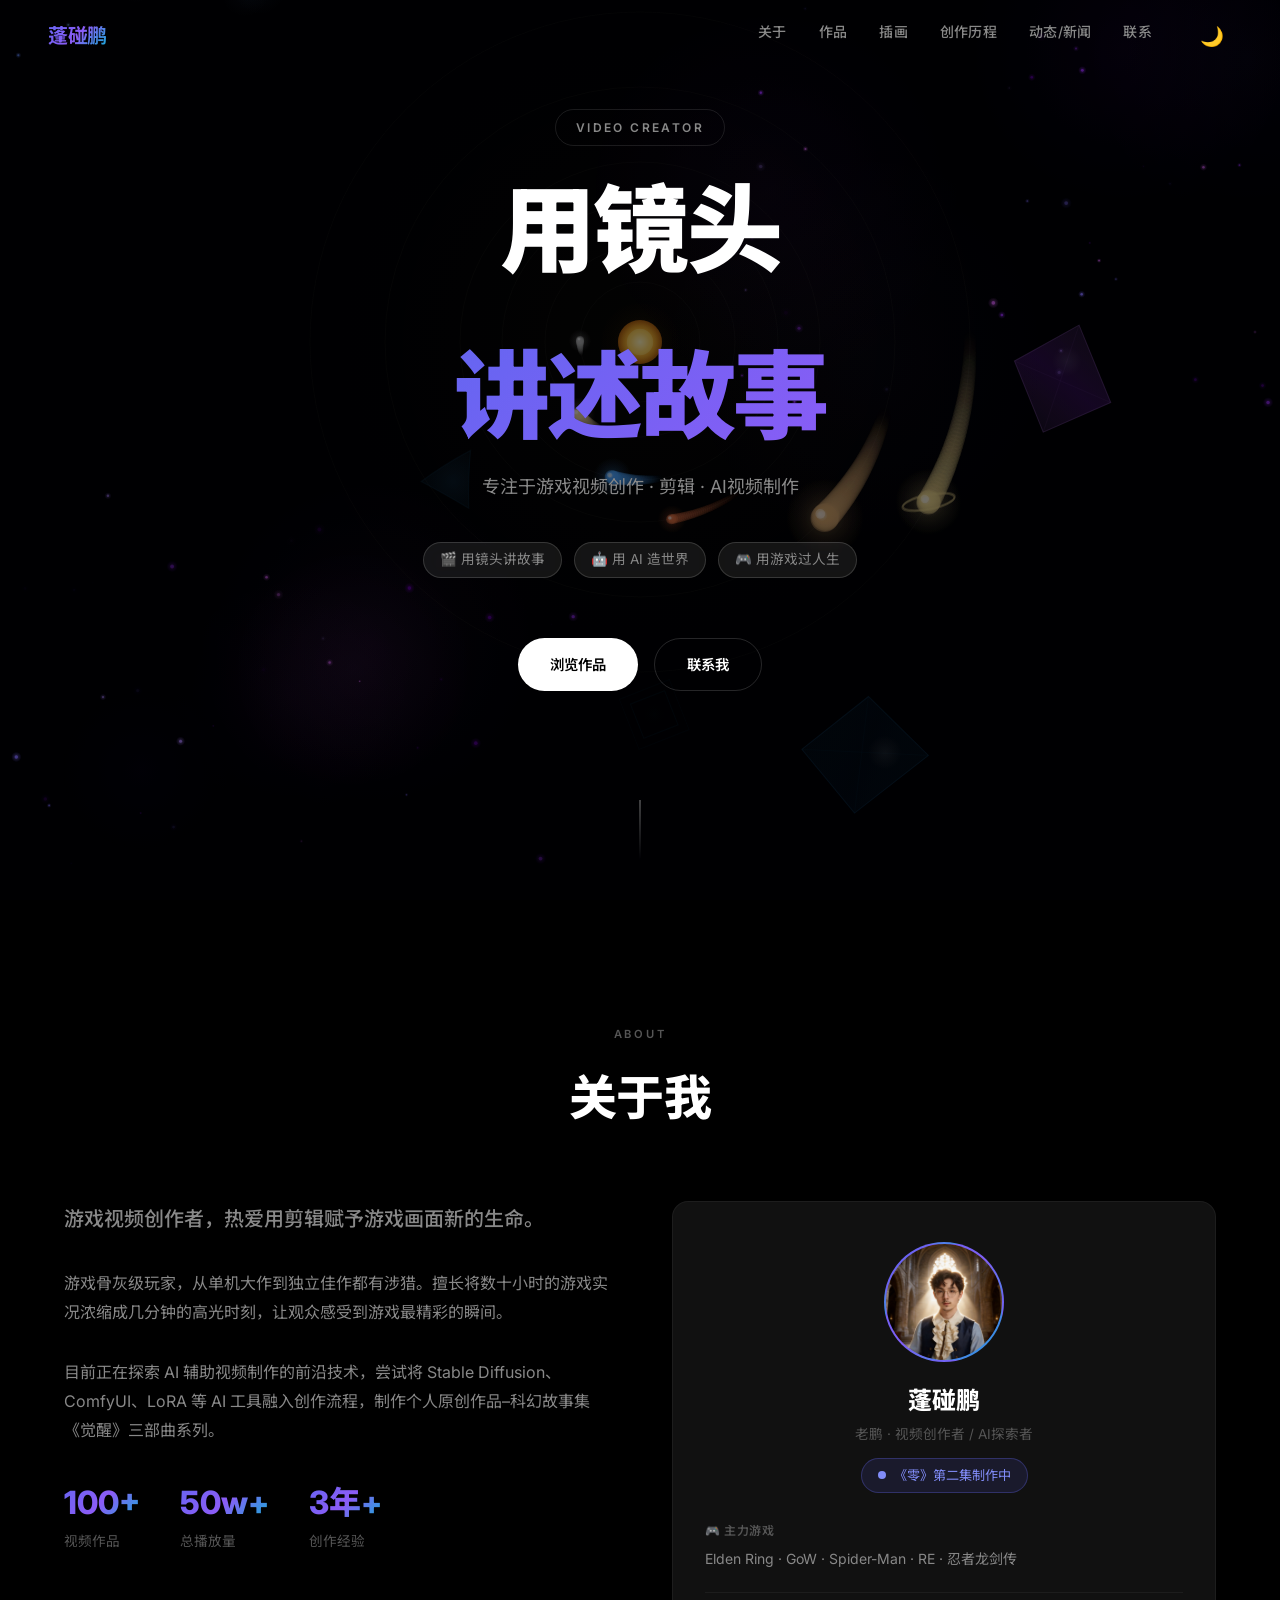
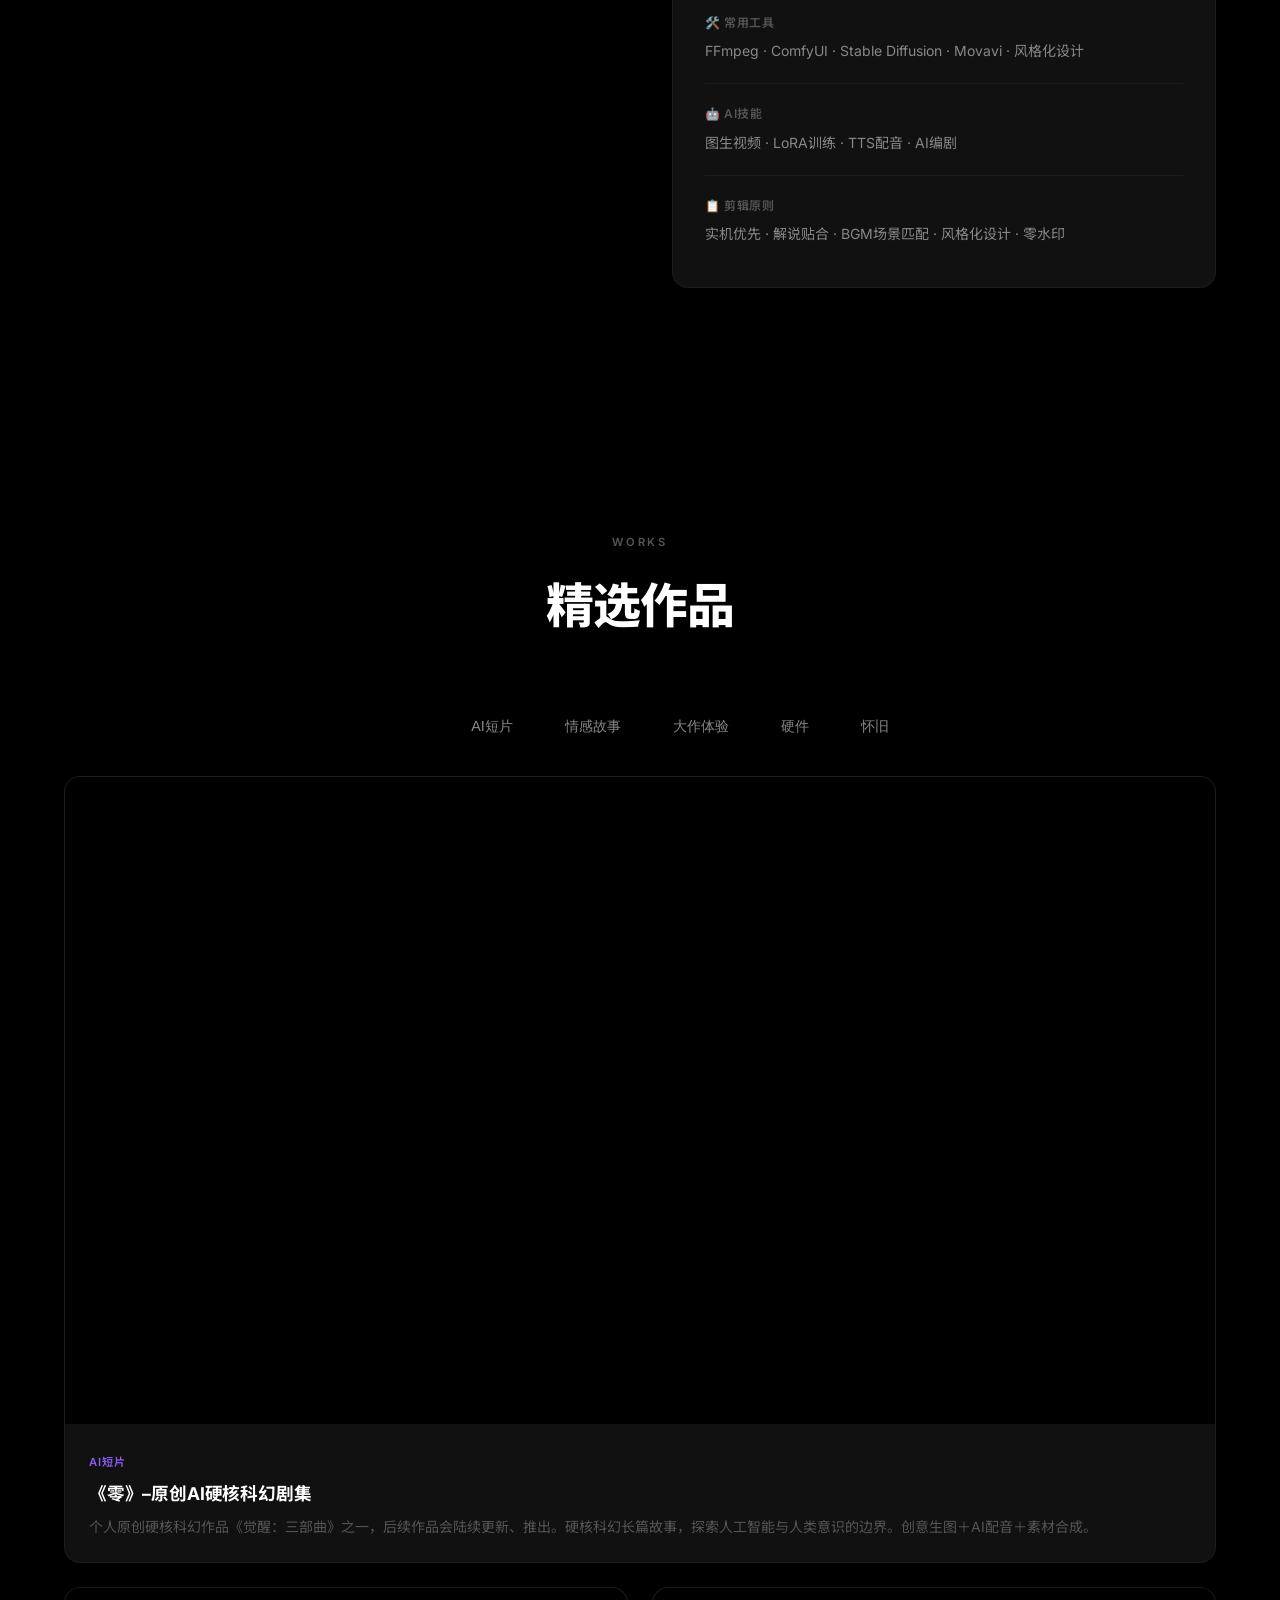
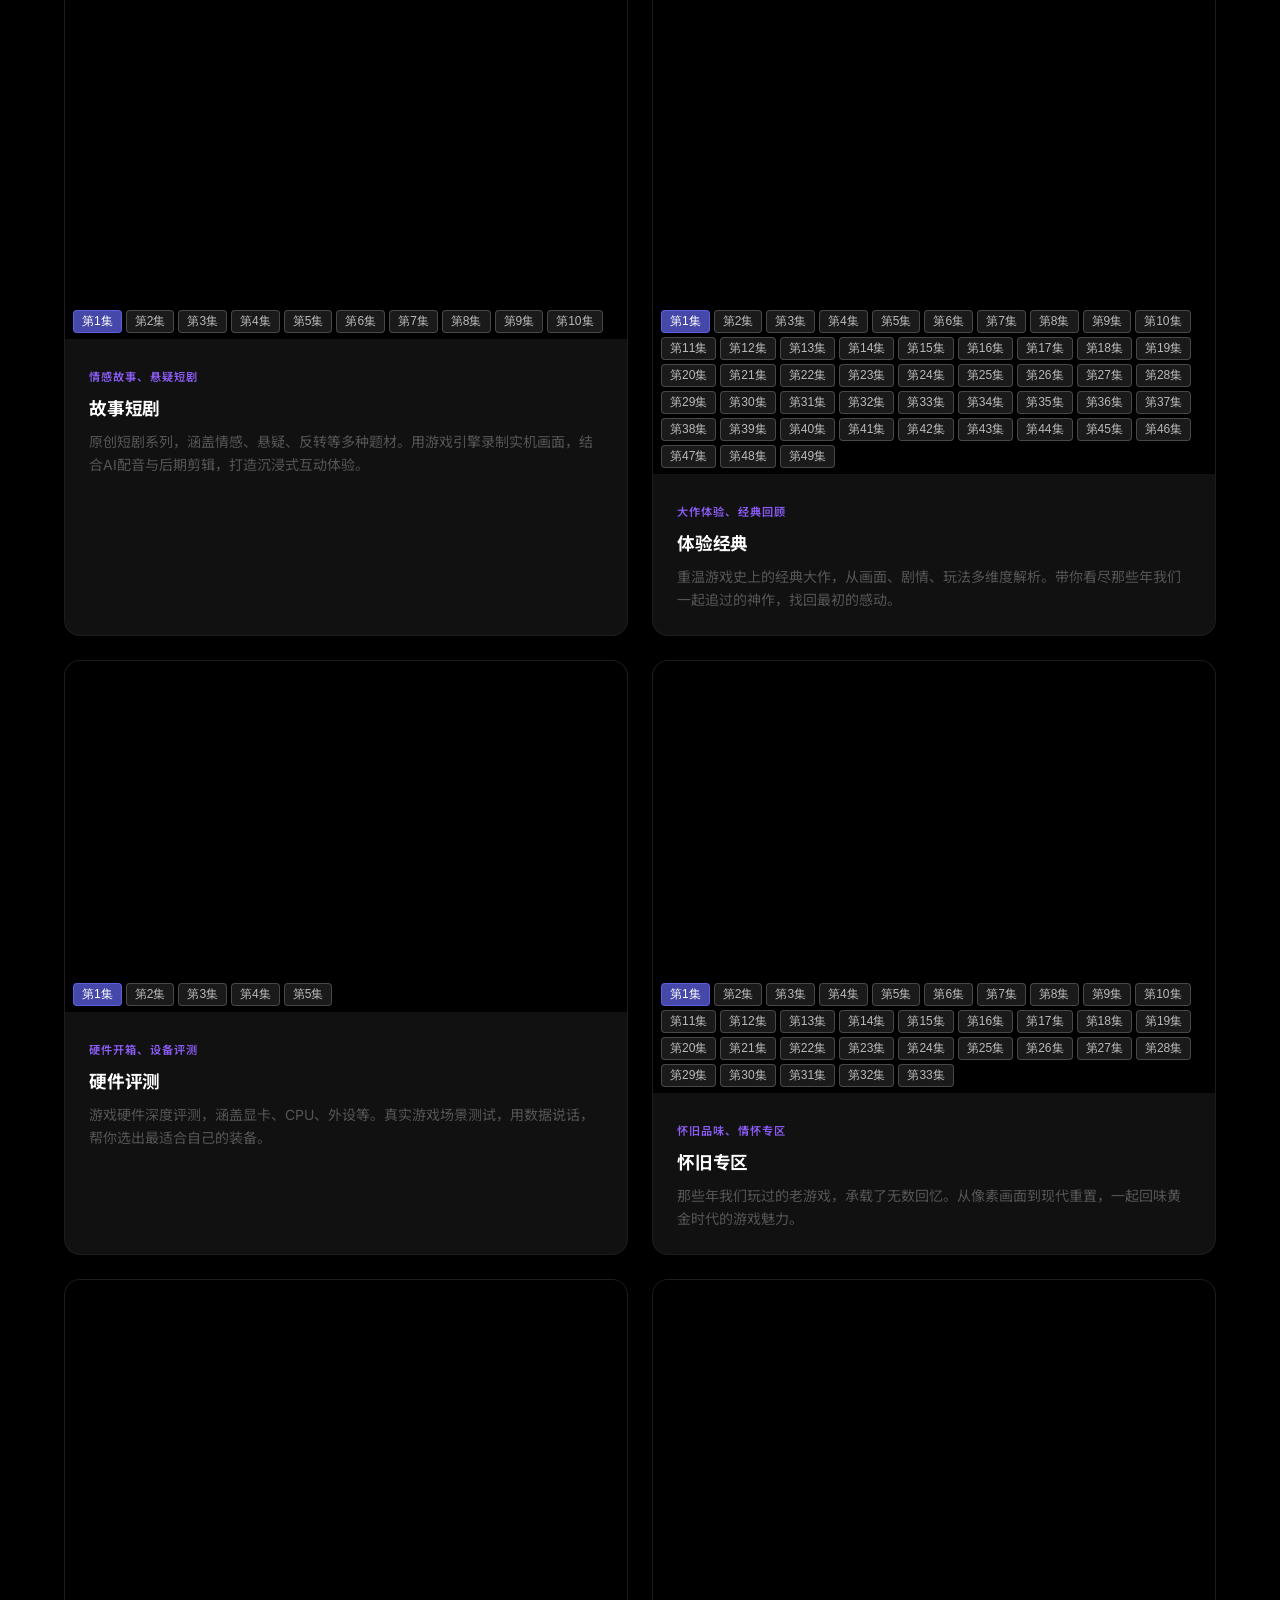
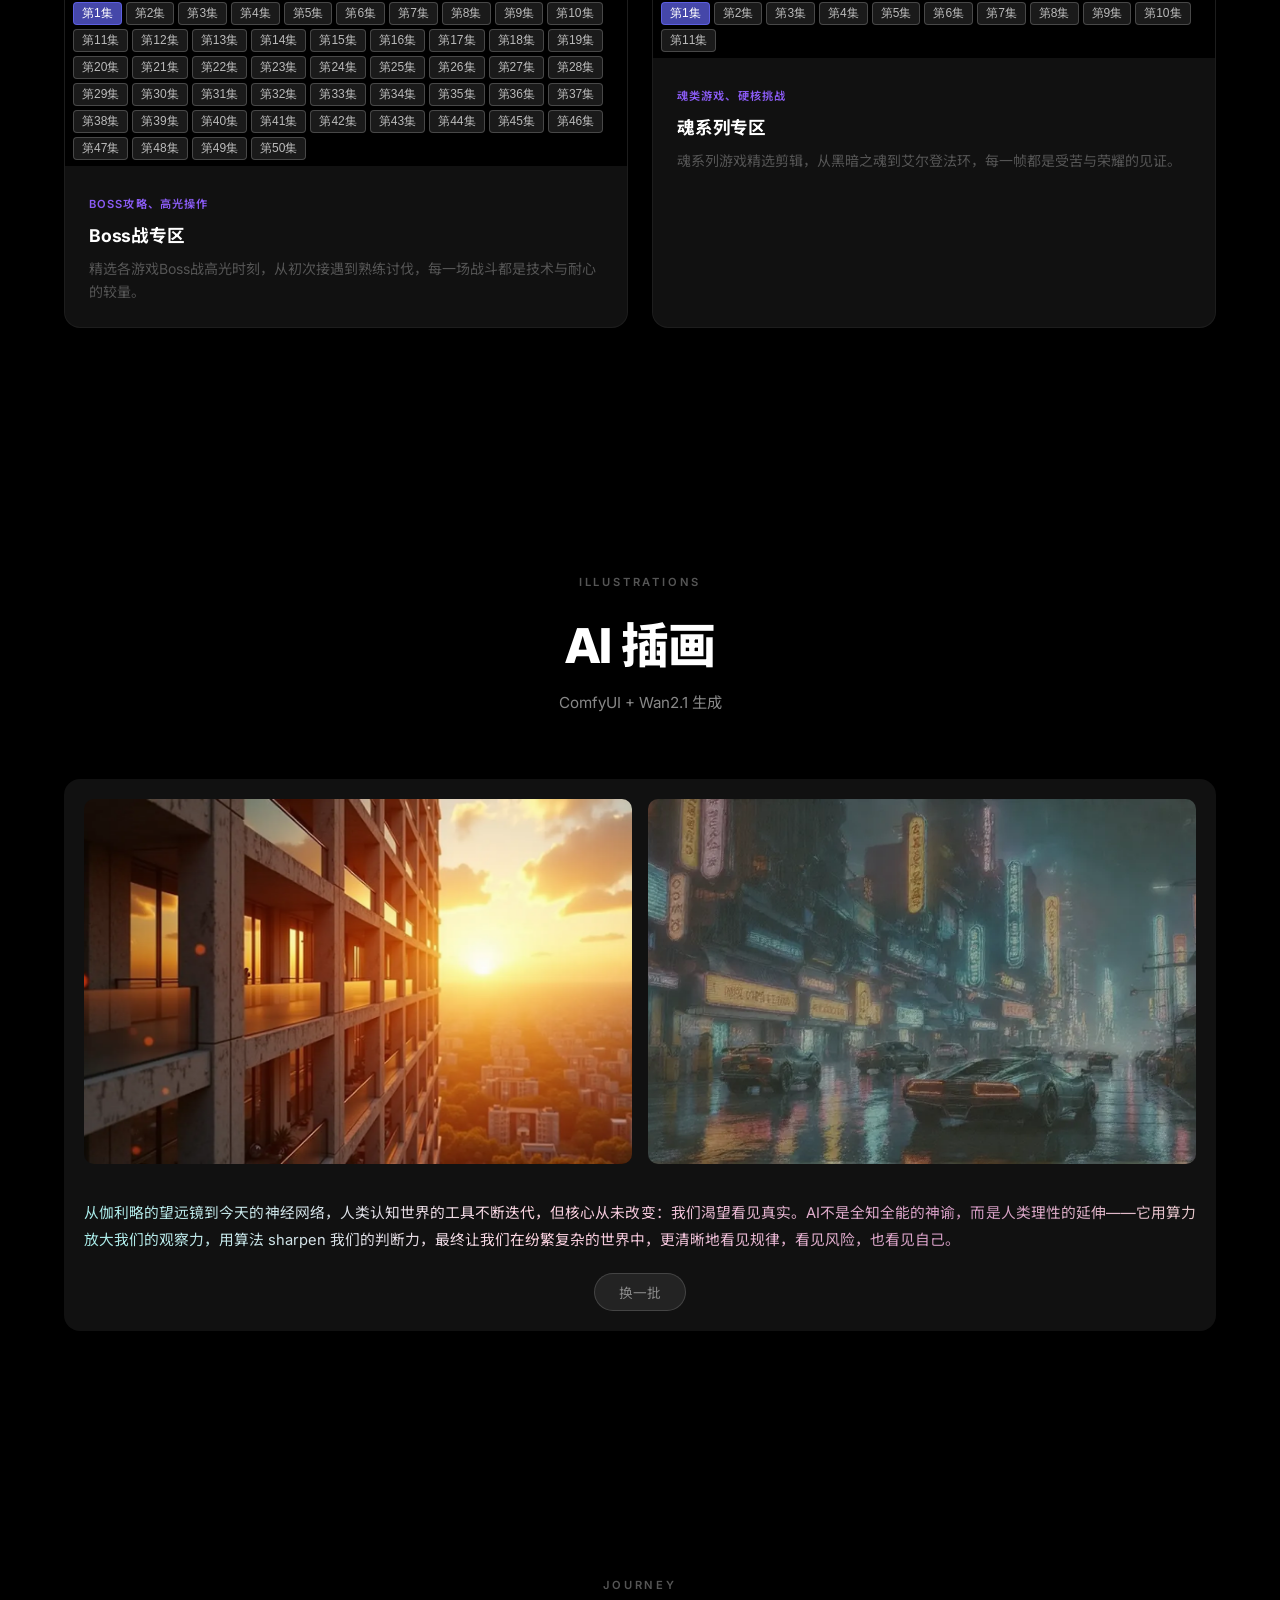
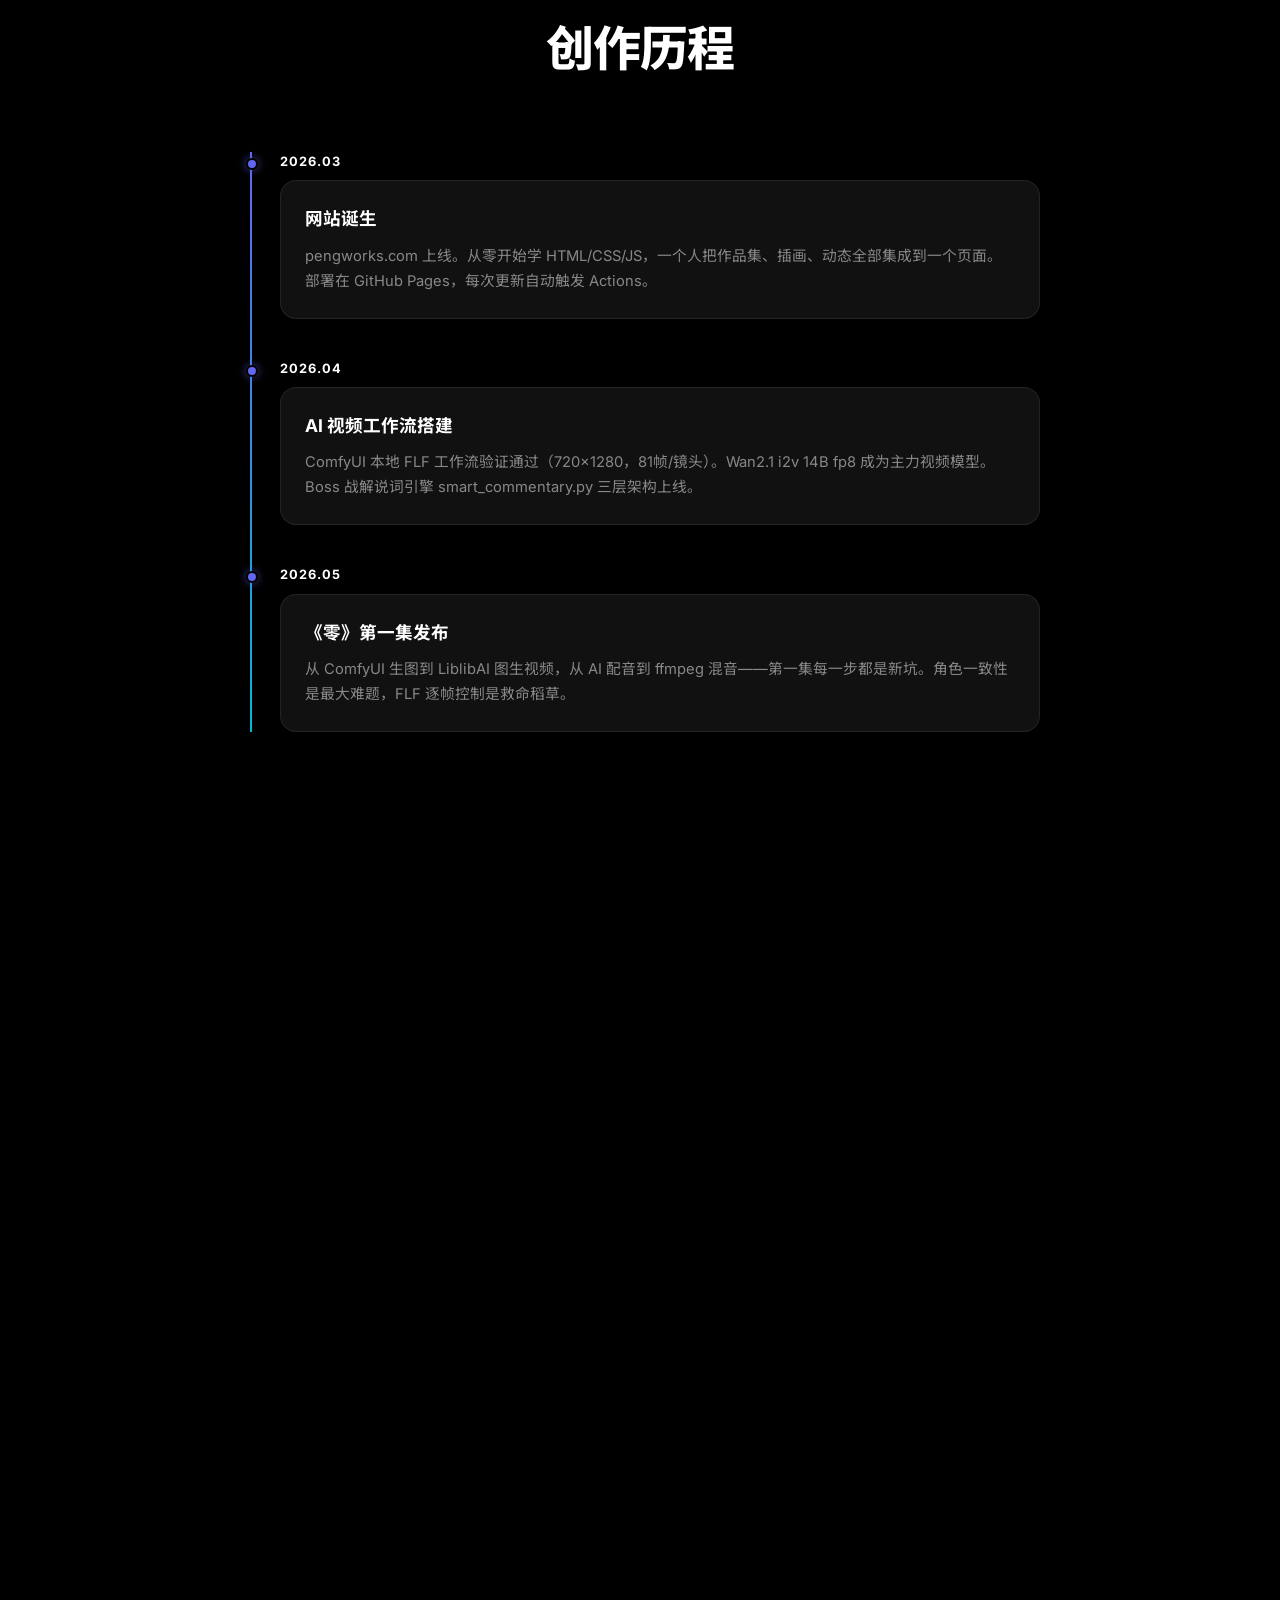
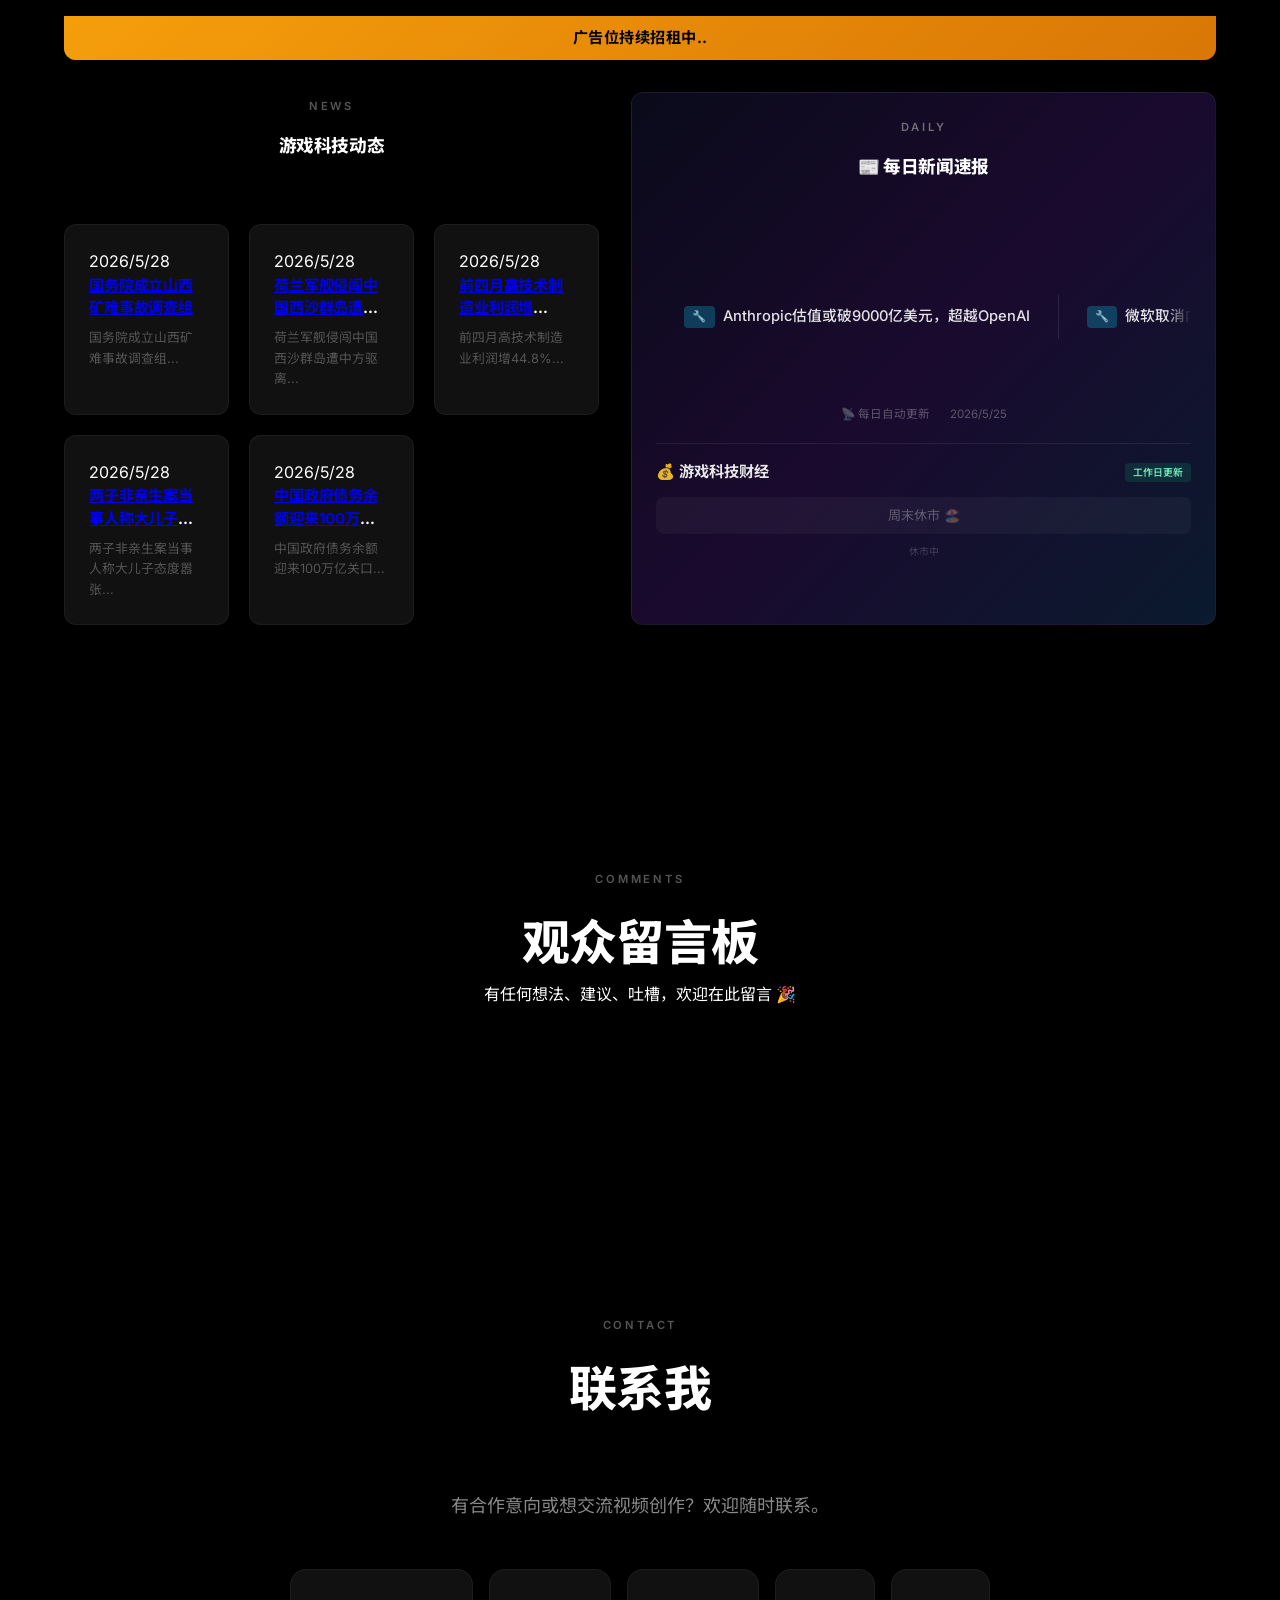
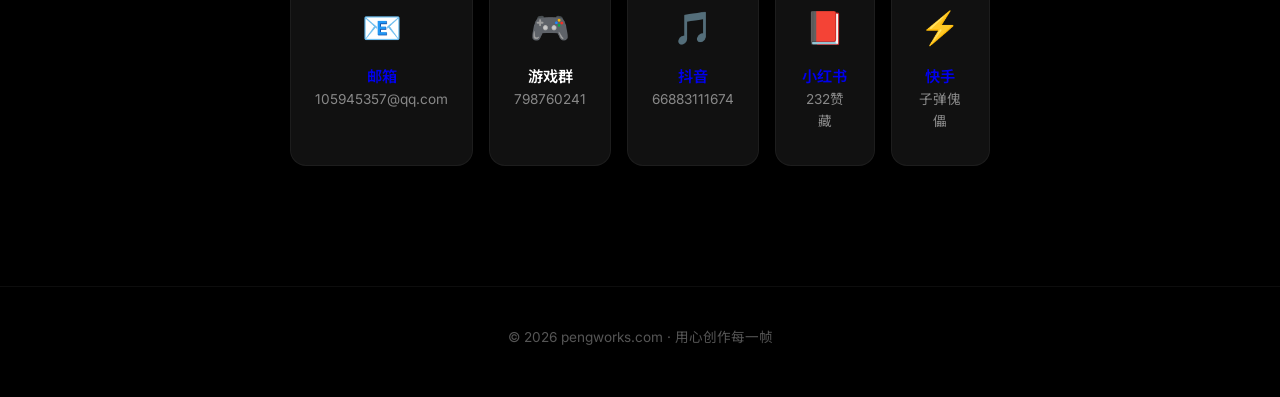
==== index.html @ ce7ceb3a "feat: 添加 Gitalk 观众留言板" ====
﻿<!DOCTYPE html>
<html lang="zh-CN">
<head>
    <meta charset="UTF-8">
    <meta name="viewport" content="width=device-width, initial-scale=1.0">
    <title>老鹏 | 视频创作者</title>
    <link rel="stylesheet" href="style.css">
    <link rel="icon" href="favicon.svg" type="image/svg+xml">
    <link rel="alternate icon" href="favicon.ico" type="image/x-icon">
    <link rel="preconnect" href="https://fonts.googleapis.com">
    <link rel="preconnect" href="https://fonts.gstatic.com" crossorigin>
    <link href="https://fonts.googleapis.com/css2?family=Inter:wght@300;400;500;600;700;800;900&family=Noto+Sans+SC:wght@300;400;500;700;900&display=swap" rel="stylesheet">
    
    <!-- ========== SEO Meta 标签 ========== -->
    <!-- 基础 SEO -->
    <meta name="description" content="蓬碰鹏（老鹏）- 游戏视频创作者，专注于游戏实况剪辑、AI视频制作。作品包括艾尔登法环、战神、漫威蜘蛛侠等游戏高光时刻。">
    <meta name="keywords" content="蓬碰鹏,老鹏,游戏视频,视频剪辑,AI视频,艾尔登法环,战神,漫威蜘蛛侠,ComfyUI,Stable Diffusion">
    <meta name="author" content="蓬碰鹏（老鹏）">
    <meta name="robots" content="index, follow">
    <link rel="canonical" href="https://pengworks.com/">
    
    <!-- Open Graph（社交分享优化） -->
    <meta property="og:title" content="老鹏 | 游戏视频创作者 / AI探索者">
    <meta property="og:description" content="专注于游戏视频创作与AI辅助制作，用镜头讲述游戏故事。查看艾尔登法环、战神等游戏高光剪辑。">
    <meta property="og:type" content="website">
    <meta property="og:url" content="https://pengworks.com/">
    <meta property="og:site_name" content="蓬碰鹏的个人网站">
    <meta property="og:locale" content="zh_CN">
    <meta property="og:image" content="https://pengworks.com/favicon.svg">
    <meta property="og:image:width" content="512">
    <meta property="og:image:height" content="512">
    
    <!-- Twitter Card -->
    <meta name="twitter:card" content="summary_large_image">
    <meta name="twitter:title" content="蓬碰鹏 | 游戏视频创作者">
    <meta name="twitter:description" content="游戏视频创作者，专注于游戏实况剪辑与AI视频制作。">
    <meta name="twitter:image" content="https://pengworks.com/favicon.svg">
    
    <!-- 百度SEO -->
    <meta name="baidu-site-verification" content=""> <!-- 后续在百度搜索资源平台获取 -->
    
    <!-- 结构化数据（JSON-LD） -->
    <script type="application/ld+json">
    {
        "@context": "https://schema.org",
        "@type": "Person",
        "name": "蓬碰鹏",
        "alternateName": "老鹏",
        "url": "https://pengworks.com/",
        "sameAs": [
            "https://space.bilibili.com/your-bilibili-id",
            "https://www.douyin.com/user/your-douyin-id"
        ],
        "jobTitle": "视频创作者",
        "description": "游戏视频创作者，专注于游戏实况剪辑、AI视频制作",
        "knowsAbout": ["视频剪辑", "AI视频生成", "游戏实况", "ComfyUI", "Stable Diffusion"]
    }
    </script>
</head>
<body>
    <!-- 导航栏 -->
    <nav class="navbar" id="navbar">
        <div class="nav-logo">蓬碰鹏</div>
        <div class="nav-links">
            <a href="#about">关于</a>
            <a href="#works">作品</a>
            <a href="#illustrations">插画</a>
            <a href="#journey">创作历程</a>
            <a href="#news">动态/新闻</a>
            <a href="#contact">联系</a>
            <button class="theme-toggle" id="themeToggle" title="切换主题">🌙</button>
        </div>
    </nav>

    <!-- Hero 区 -->
    <section class="hero" id="hero">
        <div class="hero-bg"></div>
        
        <!-- ✅ 银河系斜对角动画 + 太阳系 + 星光 -->
        <video class="hero-anim hero-anim-left" autoplay loop muted playsinline>
            <source type="video/mp4">
        </video>
        <video class="hero-anim hero-anim-right" autoplay loop muted playsinline>
            <source type="video/mp4">
        </video>
        
        <div class="hero-content">
            <div class="hero-tag">VIDEO CREATOR</div>
            <h1 class="hero-title">
                <span class="hero-line">用镜头</span>
                <span class="hero-line gradient-text">讲述故事</span>
            </h1>
            <p class="hero-desc" id="heroDesc">专注于游戏视频创作 · 剪辑 · AI视频制作</p>
            <div class="hero-tags">
                <span class="hero-tag-item">🎬 用镜头讲故事</span>
                <span class="hero-tag-item">🤖 用 AI 造世界</span>
                <span class="hero-tag-item">🎮 用游戏过人生</span>
            </div>
            <div class="hero-actions">
                <a href="#works" class="btn btn-primary">浏览作品</a>
                <a href="#contact" class="btn btn-secondary">联系我</a>
            </div>
        </div>
        <div class="scroll-indicator">
            <div class="scroll-line"></div>
        </div>
    </section>

    <!-- 关于我 -->
    <section class="section" id="about">
        <div class="container">
            <div class="section-header">
                <span class="section-tag">ABOUT</span>
                <h2 class="section-title">关于我</h2>
            </div>
            <div class="about-grid" id="aboutGrid">
                <!-- 骨架屏 -->
                <div class="profile-skeleton" id="aboutSkeleton">
                    <div class="profile-skeleton-line long"></div>
                    <div class="profile-skeleton-line medium"></div>
                    <div class="profile-skeleton-line short"></div>
                    <div class="profile-skeleton-line long"></div>
                    <div class="profile-skeleton-line medium"></div>
                </div>
                
                <div class="about-text">
                    <p class="about-lead" id="aboutLead"></p>
                    <p id="aboutBio1"></p>
                    <p id="aboutBio2"></p>
                    <div class="about-stats" id="aboutStats">
                        <!-- 统计数据由JS动态加载 -->
                    </div>
                </div>
                <div class="about-profile">
                    <div class="profile-card">
                        <img src="images/avatar.png" class="profile-avatar" alt="蓬碰鹏">
                        <h3 id="profileName">蓬碰鹏</h3>
                        <p class="profile-title" id="profileTitle">老鹏 · 视频创作者 / AI探索者</p>
                        <div class="profile-status" id="profileStatus"><span class="status-dot"></span>《零》第二集制作中</div>
                        <div class="profile-details">
                            <div class="profile-item">
                                <span class="profile-label">🎮 主力游戏</span>
                                <span id="profileGames"></span>
                            </div>
                            <div class="profile-item">
                                <span class="profile-label">🛠️ 常用工具</span>
                                <span id="profileTools"></span>
                            </div>
                            <div class="profile-item">
                                <span class="profile-label">🤖 AI技能</span>
                                <span id="profileAISkills"></span>
                            </div>
                            <div class="profile-item">
                                <span class="profile-label">📋 剪辑原则</span>
                                <span id="profilePrinciples"></span>
                            </div>
                        </div>
                    </div>
                </div>
            </div>
        </div>
    </section>

    <!-- 作品展示 -->
    <section class="section section-dark" id="works">
        <div class="container">
            <div class="section-header">
                <span class="section-tag">WORKS</span>
                <h2 class="section-title">精选作品</h2>
            </div>
            <div class="works-filter" id="worksFilter">
                <button class="filter-btn active" data-filter="all">全部</button>
                <button class="filter-btn" data-filter="AI短片">AI短片</button>
                <button class="filter-btn" data-filter="情感故事">情感故事</button>
                <button class="filter-btn" data-filter="大作体验">大作体验</button>
                <button class="filter-btn" data-filter="硬件">硬件</button>
                <button class="filter-btn" data-filter="怀旧">怀旧</button>
            </div>
            <div class="works-grid" id="worksGrid">
                <!-- 加载骨架屏 -->
                <div class="skeleton-container" id="worksSkeleton">
                    <div class="skeleton-card">
                        <div class="skeleton-thumb"></div>
                        <div class="skeleton-line" style="width:60%"></div>
                        <div class="skeleton-line" style="width:90%"></div>
                        <div class="skeleton-line" style="width:80%"></div>
                    </div>
                    <div class="skeleton-card">
                        <div class="skeleton-thumb"></div>
                        <div class="skeleton-line" style="width:70%"></div>
                        <div class="skeleton-line" style="width:85%"></div>
                    </div>
                    <div class="skeleton-card">
                        <div class="skeleton-thumb"></div>
                        <div class="skeleton-line" style="width:65%"></div>
                        <div class="skeleton-line" style="width:95%"></div>
                    </div>
                </div>
            </div>
        </div>
    </section>

    <!-- 插画展示 -->
    <section class="section" id="illustrations">
        <div class="container">
            <div class="section-header">
                <span class="section-tag">ILLUSTRATIONS</span>
                <h2 class="section-title">AI 插画</h2>
                <p class="section-desc">ComfyUI + Wan2.1 生成</p>
            </div>
            <div class="illust-card" id="illustCard">
                <div class="illust-imgs">
                    <div class="illust-img-wrap">
                        <img class="illust-img" id="illustLeft" src="" alt="AI插画作品">
                    </div>
                    <div class="illust-img-wrap">
                        <img class="illust-img" id="illustRight" src="" alt="AI插画作品">
                    </div>
                </div>
                <div class="illust-quote">
                    <p class="illust-quote-text">
                        从伽利略的望远镜到今天的神经网络，人类认知世界的工具不断迭代，但核心从未改变：我们渴望看见真实。AI不是全知全能的神谕，而是人类理性的延伸——它用算力放大我们的观察力，用算法 sharpen 我们的判断力，最终让我们在纷繁复杂的世界中，更清晰地看见规律，看见风险，也看见自己。
                    </p>
                </div>
            </div>
        </div>
    </section>

    <!-- 创作历程 -->
    <section class="section" id="journey">
        <div class="container">
            <div class="section-header">
                <span class="section-tag">JOURNEY</span>
                <h2 class="section-title">创作历程</h2>
            </div>
            <div class="journey-timeline">
                <div class="journey-item">
                    <div class="journey-date">2026.03</div>
                    <div class="journey-card">
                        <h3>网站诞生</h3>
                        <p>pengworks.com 上线。从零开始学 HTML/CSS/JS，一个人把作品集、插画、动态全部集成到一个页面。部署在 GitHub Pages，每次更新自动触发 Actions。</p>
                    </div>
                </div>
                <div class="journey-item">
                    <div class="journey-date">2026.04</div>
                    <div class="journey-card">
                        <h3>AI 视频工作流搭建</h3>
                        <p>ComfyUI 本地 FLF 工作流验证通过（720×1280，81帧/镜头）。Wan2.1 i2v 14B fp8 成为主力视频模型。Boss 战解说词引擎 smart_commentary.py 三层架构上线。</p>
                    </div>
                </div>
                <div class="journey-item">
                    <div class="journey-date">2026.05</div>
                    <div class="journey-card">
                        <h3>《零》第一集发布</h3>
                        <p>从 ComfyUI 生图到 LiblibAI 图生视频，从 AI 配音到 ffmpeg 混音——第一集每一步都是新坑。角色一致性是最大难题，FLF 逐帧控制是救命稻草。</p>
                    </div>
                </div>
            </div>
        </div>
    </section>

    <!-- 游戏科技动态 -->
    <section class="section" id="news">
        <div class="container">
            <!-- 视频全宽展示 -->
            <div class="news-video-full">
                <iframe id="newsVideo" src="//player.bilibili.com/player.html?bvid=BV1N6Gh68EJC&page=1" 
                scrolling="no" border="0" frameborder="no" framespacing="0" allowfullscreen="true">
                </iframe>
                <div class="video-ad-banner">广告位持续招租中..</div>
            </div>

            <!-- 视频下方：动态+新闻左右并排 -->
            <div class="news-bottom-row">
                <div class="news-bottom-left">
                    <div class="section-header">
                        <span class="section-tag">NEWS</span>
                        <h2 class="section-title">游戏科技动态</h2>
                    </div>
                    <div class="news-grid" id="newsGrid">
                        <div class="news-loading">
                            <div class="loading-spinner"></div>
                            <p>正在加载最新动态...</p>
                        </div>
                    </div>
                </div>
                <div class="news-bottom-right">
                    <div class="section-header">
                        <span class="section-tag">DAILY</span>
                        <h2 class="section-title">📰 每日新闻速报</h2>
                    </div>
                    <div class="news-ticker-wrapper">
                        <div class="news-ticker" id="newsTicker">
                        </div>
                    </div>
                    <div class="daily-news-footer">
                        <span>📡 每日自动更新</span>
                        <span id="newsLastUpdate">--</span>
                    </div>
                    <!-- 游戏科技财经 -->
                    <div class="finance-block">
                        <div class="finance-header">
                            <h3>💰 游戏科技财经</h3>
                            <span class="finance-badge">工作日更新</span>
                        </div>
                        <div class="finance-ticker" id="financeTicker">
                            <!-- 由JS动态加载 -->
                        </div>
                        <div class="finance-footer">
                            <span id="financeLastUpdate">--</span>
                        </div>
                    </div>
                </div>
            </div>
        </div>
    </section>

    <!-- 观众留言板 (Gitalk) -->
    <section class="section" id="comments">
        <div class="container">
            <div class="section-header">
                <span class="section-tag">COMMENTS</span>
                <h2 class="section-title">观众留言板</h2>
                <p class="section-desc">有任何想法、建议、吐槽，欢迎在此留言 🎉</p>
            </div>
            <div class="gitalk-container">
                <div id="gitalk-container"></div>
            </div>
        </div>
    </section>

    <!-- 联系我 -->
    <section class="section section-dark" id="contact">
        <div class="container">
            <div class="section-header">
                <span class="section-tag">CONTACT</span>
                <h2 class="section-title">联系我</h2>
            </div>
            <div class="contact-content">
                <p class="contact-desc">有合作意向或想交流视频创作？欢迎随时联系。</p>
                <div class="contact-links" id="contactLinks">
                    <!-- 联系方式由JS动态加载 -->
                </div>
            </div>
        </div>
    </section>

    <!-- 页脚 -->
    <footer class="footer">
        <div class="container">
            <p id="footerText">© 2026 pengworks.com · 用心创作每一帧</p>
            <p class="visitor-stats">
                <span id="busuanzi_container_site_pv" style="display:none">
                    访问量 <span id="busuanzi_value_site_pv">-</span> 次
                </span>
                <span id="busuanzi_container_site_uv" style="display:none">
                    · 访客 <span id="busuanzi_value_site_uv">-</span> 人
                </span>
            </p>
        </div>
    </footer>

    <!-- 回到顶部按钮 -->
    <button class="back-to-top" id="backToTop" title="回到顶部">↑</button>

    <!-- 不蒜子统计 -->
    <script async src="https://busuanzi.ufuxi.in/js2/busuanzi/2.3/busuanzi.pure.mini.js"></script>

    <script src="kaleidoscope.js?v=20260523"></script>
    <script src="solar-system.js?v=20260523"></script>
    <script src="milky-way.js?v=20260523"></script>
    <script src="nebula-decor.js?v=20260523"></script>
    <script src="starlight.js?v=20260523"></script>
    <script src="scroll-control.js?v=20260523"></script>
    <script src="script.js?v=20260528b"></script>
    <!-- ✅ 每日随机 Hero 动画 -->
    <script>
    (function() {
        // 28 个动画视频
        const videos = [];
        for (let i = 1; i <= 28; i++) {
            videos.push('videos/hero-anim-' + String(i).padStart(2, '0') + '.mp4');
        }
        // 基于日期的确定性选择（每天相同）
        const today = new Date();
        const seed = today.getFullYear() * 10000 + (today.getMonth() + 1) * 100 + today.getDate();
        function pick(offset) {
            const x = Math.sin(seed + offset * 9973) * 43758.5453;
            return Math.floor((x - Math.floor(x)) * 28);
        }
        let i1 = pick(0);
        let i2 = pick(1);
        if (i2 === i1) i2 = (i2 + 1) % 28;
        function setVideos() {
            const s1 = document.querySelector('.hero-anim-left source');
            const s2 = document.querySelector('.hero-anim-right source');
            if (s1) s1.src = videos[i1];
            if (s2) s2.src = videos[i2];
            const v1 = document.querySelector('.hero-anim-left');
            const v2 = document.querySelector('.hero-anim-right');
            if (v1) { v1.load(); v1.play().catch(()=>{}); }
            if (v2) { v2.load(); v2.play().catch(()=>{}); }
        }
        if (document.readyState === 'loading') {
            document.addEventListener('DOMContentLoaded', setVideos);
        } else {
            setVideos();
        }
    })();
    </script>
    <!-- ✅ 每日随机插画 -->
    <script>
    (function() {
        const images = [];
        for (let i = 1; i <= 60; i++) {
            images.push('images/illustrations-webp/illust-' + String(i).padStart(2, '0') + '.webp');
        }
        // 静默预加载所有插画到浏览器缓存（不阻塞页面）
        (function preload() {
            let i = 0;
            function next() {
                if (i >= images.length) return;
                var img = new Image();
                img.src = images[i++];
                setTimeout(next, 80);
            }
            if (window.requestIdleCallback) requestIdleCallback(next);
            else setTimeout(next, 1000);
        })();
        const today = new Date();
        const seed = today.getFullYear() * 10000 + (today.getMonth() + 1) * 100 + today.getDate();
        function pick(offset) {
            const x = Math.sin(seed + offset * 9973) * 43758.5453;
            return Math.floor((x - Math.floor(x)) * images.length);
        }
        let i1 = pick(2);
        let i2 = pick(3);
        if (i2 === i1) i2 = (i2 + 1) % images.length;
        function setIllustrations() {
            const img1 = document.getElementById('illustLeft');
            const img2 = document.getElementById('illustRight');
            if (img1) img1.src = images[i1];
            if (img2) img2.src = images[i2];
        }
        if (document.readyState === 'loading') {
            document.addEventListener('DOMContentLoaded', setIllustrations);
        } else {
            setIllustrations();
        }
    })();
    </script>
    <!-- ✅ 插画图画廊（Lightbox） -->
    <div class="gallery-modal" id="galleryModal">
        <div class="gallery-overlay"></div>
        <div class="gallery-content">
            <img class="gallery-img" id="galleryImg" src="" alt="AI插画作品">
            <button class="gallery-close" id="galleryClose">×</button>
            <button class="gallery-prev" id="galleryPrev">‹</button>
            <button class="gallery-next" id="galleryNext">›</button>
            <div class="gallery-counter" id="galleryCounter">1 / 60</div>
        </div>
    </div>
    <!-- ✅ 插画图画廊（Lightbox + 换一批） -->
    <script>
    (function() {
        const IMAGES = [];
        for (let i = 1; i <= 60; i++) {
            IMAGES.push('images/illustrations-webp/illust-' + String(i).padStart(2, '0') + '.webp');
        }
        // 静默预加载画廊所有图片
        (function preloadGallery() {
            let i = 0;
            function next() {
                if (i >= IMAGES.length) return;
                var img = new Image();
                img.src = IMAGES[i++];
                setTimeout(next, 80);
            }
            setTimeout(next, 2000);
        })();

        // 当前在卡片上显示的两张图索引（关键状态变量）
        let leftIdx  = -1;
        let rightIdx = -1;
        let galleryIdx = 0;

        // ---- 画廊 ----
        function openGallery(idx) {
            galleryIdx = idx;
            document.getElementById('galleryImg').src = IMAGES[galleryIdx];
            document.getElementById('galleryCounter').textContent = (galleryIdx + 1) + ' / ' + IMAGES.length;
            document.getElementById('galleryModal').classList.add('active');
            document.body.style.overflow = 'hidden';
        }
        function closeGallery() {
            document.getElementById('galleryModal').classList.remove('active');
            document.body.style.overflow = '';
        }
        function prevImage() { openGallery((galleryIdx - 1 + IMAGES.length) % IMAGES.length); }
        function nextImage() { openGallery((galleryIdx + 1) % IMAGES.length); }

        document.getElementById('galleryClose').addEventListener('click', closeGallery);
        document.getElementById('galleryPrev').addEventListener('click', prevImage);
        document.getElementById('galleryNext').addEventListener('click', nextImage);
        document.querySelector('.gallery-overlay').addEventListener('click', closeGallery);
        document.addEventListener('keydown', function(e) {
            const modal = document.getElementById('galleryModal');
            if (!modal.classList.contains('active')) return;
            if (e.key === 'Escape') closeGallery();
            if (e.key === 'ArrowLeft')  prevImage();
            if (e.key === 'ArrowRight') nextImage();
        });

        // ---- 卡片图片点击 → 打开画廊 ----
        function bindCardClicks() {
            const imgL = document.getElementById('illustLeft');
            const imgR = document.getElementById('illustRight');
            if (imgL) {
                imgL.style.cursor = 'pointer';
                // 用 onclick 覆盖，避免重复绑定
                imgL.onclick = function() { openGallery(leftIdx); };
            }
            if (imgR) {
                imgR.style.cursor = 'pointer';
                imgR.onclick = function() { openGallery(rightIdx); };
            }
        }

        // ---- 换一批 ----
        function shufflePair() {
            let a = Math.floor(Math.random() * IMAGES.length);
            let b = Math.floor(Math.random() * IMAGES.length);
            while (b === a) b = Math.floor(Math.random() * IMAGES.length);
            leftIdx  = a;
            rightIdx = b;
            document.getElementById('illustLeft').src  = IMAGES[a] + '?t=' + Date.now();
            document.getElementById('illustRight').src = IMAGES[b] + '?t=' + Date.now();
            bindCardClicks();
        }

        // 按钮直接 append 到 illustCard（不依赖 DOMContentLoaded）
        const btn = document.createElement('button');
        btn.className = 'btn-change-batch';
        btn.textContent = '换一批';
        btn.addEventListener('click', shufflePair);

        function attachBtn() {
            const card = document.getElementById('illustCard');
            if (card && !card.contains(btn)) card.appendChild(btn);
        }
        if (document.readyState === 'loading') {
            document.addEventListener('DOMContentLoaded', attachBtn);
        } else {
            attachBtn();
        }

        // ---- 初始化：用 daily seed 选两张 ----
        const seed = new Date().getFullYear()*10000 + (new Date().getMonth()+1)*100 + new Date().getDate();
        function pick(offset) {
            const x = Math.sin(seed + offset * 9973) * 43758.5453;
            return Math.floor((x - Math.floor(x)) * IMAGES.length);
        }
        leftIdx  = pick(2);
        rightIdx = pick(3);
        if (rightIdx === leftIdx) rightIdx = (rightIdx + 1) % IMAGES.length;
        document.getElementById('illustLeft').src  = IMAGES[leftIdx];
        document.getElementById('illustRight').src = IMAGES[rightIdx];
        bindCardClicks();
    })();
    </script>

    <!-- Gitalk 留言板 -->
    <link rel="stylesheet" href="https://cdn.jsdelivr.net/npm/gitalk@1/dist/gitalk.css">
    <script src="https://cdn.jsdelivr.net/npm/gitalk@1/dist/gitalk.min.js"></script>
    <script>
    (function() {
        const gitalk = new Gitalk({
            clientID: 'Ov23liBZ2OWD6JcusXtn',
            clientSecret: '0f07acb48e3d0d8fc9b8a807d16c4b320dfcbadc',
            repo: 'Pengpp0424.github.io',  // 仓库名
            owner: 'Pengpp0424',            // 你的 GitHub 用户名
            admin: ['Pengpp0424'],           // 管理员（能删评论）
            id: location.pathname,            // 页面唯一标识（用 URL 路径）
            distractionFreeMode: false         // 是否启用无干扰模式
        });
        gitalk.render('gitalk-container');
    })();
    </script>
</body>
</html>
---- style.css ----
/* ========== Reset & Base ========== */
*, *::before, *::after {
    margin: 0;
    padding: 0;
    box-sizing: border-box;
}

:root {
    --bg-primary: #000000;
    --bg-secondary: #0a0a0a;
    --bg-card: #111111;
    --bg-card-hover: #1a1a1a;
    --text-primary: #ffffff;
    --text-secondary: #888888;
    --text-tertiary: #555555;
    --gradient-1: linear-gradient(135deg, #6366f1 0%, #8b5cf6 50%, #06b6d4 100%);
    --gradient-2: linear-gradient(135deg, #8b5cf6 0%, #ec4899 100%);
    --gradient-glow: radial-gradient(ellipse at 50% 0%, rgba(99,102,241,0.15) 0%, transparent 60%);
    --radius: 16px;
    --radius-sm: 12px;
    --transition: 0.3s cubic-bezier(0.4, 0, 0.2, 1);
}

/* 浅色主题 */
[data-theme="light"] {
    --bg-primary: #f5f5f5;
    --bg-secondary: #ffffff;
    --bg-card: #ffffff;
    --bg-card-hover: #f0f0f0;
    --text-primary: #1a1a1a;
    --text-secondary: #666666;
    --text-tertiary: #999999;
    --gradient-glow: radial-gradient(ellipse at 50% 0%, rgba(99,102,241,0.1) 0%, transparent 60%);
}

html {
    scroll-behavior: smooth;
    font-size: 16px;
}

/* 导航链接点击时立即跳转（覆盖平滑滚动） */
.nav-links a {
    scroll-margin-top: 80px;
}

body {
    font-family: 'Inter', 'Noto Sans SC', -apple-system, sans-serif;
    background: var(--bg-primary);
    color: var(--text-primary);
    line-height: 1.6;
    overflow-x: hidden;
    -webkit-font-smoothing: antialiased;
}

.container {
    max-width: 1200px;
    margin: 0 auto;
    padding: 0 24px;
}

/* ========== Navbar ========== */
.navbar {
    position: fixed;
    top: 0;
    left: 0;
    right: 0;
    z-index: 1000;
    display: flex;
    align-items: center;
    justify-content: space-between;
    padding: 20px 48px;
    transition: var(--transition);
}

.navbar.scrolled {
    background: rgba(0, 0, 0, 0.8);
    backdrop-filter: blur(20px);
    -webkit-backdrop-filter: blur(20px);
    border-bottom: 1px solid rgba(255, 255, 255, 0.05);
    padding: 14px 48px;
}

.nav-logo {
    font-size: 1.25rem;
    font-weight: 700;
    letter-spacing: -0.02em;
    background: var(--gradient-1);
    -webkit-background-clip: text;
    -webkit-text-fill-color: transparent;
    background-clip: text;
}

.nav-links {
    display: flex;
    gap: 32px;
}

.nav-links a {
    color: var(--text-secondary);
    text-decoration: none;
    font-size: 0.875rem;
    font-weight: 500;
    transition: var(--transition);
    letter-spacing: 0.02em;
}

.nav-links a:hover {
    color: var(--text-primary);
}

/* 主题切换按钮 */
.theme-toggle {
    background: none;
    border: none;
    font-size: 1.2rem;
    cursor: pointer;
    padding: 4px 8px;
    border-radius: 8px;
    transition: var(--transition);
    margin-left: 8px;
}

.theme-toggle:hover {
    background: var(--bg-card);
}

/* ========== Hero ========== */
.hero {
    position: relative;
    min-height: 100vh;
    display: flex;
    align-items: center;
    justify-content: center;
    text-align: center;
    overflow: hidden;
}

.hero-bg {
    position: absolute;
    inset: 0;
    z-index: 0;
    background: #000000;
}



.hero-content {
    position: relative;
    z-index: 10;
    padding: 0 24px;
    animation: fadeInUp 1s ease-out;
    transform: translateY(-80px);
}

.hero-content .hero-line:nth-child(2),
.hero-content .hero-desc,
.hero-content .hero-actions {
    transform: translateY(60px);
}

@keyframes fadeInUp {
    from { opacity: 0; transform: translateY(30px); }
    to { opacity: 1; transform: translateY(0); }
}

.hero-tag {
    display: inline-block;
    font-size: 0.75rem;
    font-weight: 600;
    letter-spacing: 0.2em;
    color: var(--text-secondary);
    border: 1px solid rgba(255, 255, 255, 0.1);
    padding: 8px 20px;
    border-radius: 100px;
    margin-bottom: 32px;
}

.hero-title {
    font-size: clamp(3rem, 8vw, 6rem);
    font-weight: 900;
    line-height: 1.1;
    letter-spacing: -0.03em;
    margin-bottom: 24px;
}

.hero-line {
    display: block;
}

.gradient-text {
    background: var(--gradient-1);
    background-size: 200% 200%;
    -webkit-background-clip: text;
    -webkit-text-fill-color: transparent;
    background-clip: text;
    position: relative;
    animation: gradientShift 6s ease-in-out infinite alternate;
}

@keyframes gradientShift {
    0% { background-position: 0% 50%; }
    100% { background-position: 100% 50%; }
}

.hero-desc {
    font-size: 1.125rem;
    color: var(--text-secondary);
    max-width: 500px;
    margin: 0 auto 100px;
    font-weight: 400;
}

.hero-actions {
    display: flex;
    gap: 16px;
    justify-content: center;
    flex-wrap: wrap;
}

.hero-tags {
    display: flex;
    gap: 12px;
    justify-content: center;
    margin-top: 0;
    flex-wrap: wrap;
}

.hero-tag-item {
    background: rgba(255,255,255,0.08);
    border: 1px solid rgba(255,255,255,0.15);
    border-radius: 100px;
    padding: 6px 16px;
    font-size: 0.85rem;
    color: var(--text-secondary);
    backdrop-filter: blur(10px);
    transition: var(--transition);
}

.hero-tag-item:hover {
    background: rgba(255,255,255,0.15);
    color: var(--text-primary);
    border-color: rgba(255,255,255,0.3);
}

.btn {
    display: inline-flex;
    align-items: center;
    padding: 14px 32px;
    border-radius: 100px;
    font-size: 0.9rem;
    font-weight: 600;
    text-decoration: none;
    transition: var(--transition);
    cursor: pointer;
    border: none;
}

.btn-primary {
    background: var(--text-primary);
    color: var(--bg-primary);
}

.btn-primary:hover {
    transform: translateY(-2px);
    box-shadow: 0 8px 30px rgba(255, 255, 255, 0.15);
}

.btn-secondary {
    background: transparent;
    color: var(--text-primary);
    border: 1px solid rgba(255, 255, 255, 0.15);
}

.btn-secondary:hover {
    background: rgba(255, 255, 255, 0.05);
    border-color: rgba(255, 255, 255, 0.3);
}

/* Scroll Indicator */
.scroll-indicator {
    position: absolute;
    bottom: 40px;
    left: 50%;
    transform: translateX(-50%);
}

.scroll-line {
    width: 1px;
    height: 60px;
    background: linear-gradient(to bottom, var(--text-secondary), transparent);
    animation: scrollDown 2s ease-in-out infinite;
}

@keyframes scrollDown {
    0%, 100% { opacity: 0; transform: scaleY(0); transform-origin: top; }
    50% { opacity: 1; transform: scaleY(1); transform-origin: top; }
}

/* ========== Sections ========== */
.section {
    padding: 120px 0;
    position: relative;
    overflow: hidden;
}

.section > .container {
    position: relative;
    z-index: 1;
}

.section > .container {
    position: relative;
    z-index: 3;
}

.section-dark {
    background: transparent;
    overflow: hidden;
}

.section-dark > .container {
    position: relative;
    z-index: 3;
}

.section-header {
    text-align: center;
    margin-bottom: 64px;
}

.section-tag {
    display: inline-block;
    font-size: 0.7rem;
    font-weight: 600;
    letter-spacing: 0.25em;
    color: var(--text-tertiary);
    margin-bottom: 16px;
}

.section-title {
    font-size: clamp(2rem, 4vw, 3rem);
    font-weight: 800;
    letter-spacing: -0.02em;
}

/* ========== About ========== */
.about-grid {
    display: grid;
    grid-template-columns: 1fr 1fr;
    gap: 64px;
    align-items: start;
}

.about-lead {
    font-size: 1.25rem;
    font-weight: 500;
    line-height: 1.8;
    margin-bottom: 16px;
}

.about-text p {
    color: var(--text-secondary);
    line-height: 1.8;
    margin-bottom: 32px;
}

.about-stats {
    display: flex;
    gap: 40px;
}

.stat-number {
    display: block;
    font-size: 2rem;
    font-weight: 800;
    background: var(--gradient-1);
    -webkit-background-clip: text;
    -webkit-text-fill-color: transparent;
    background-clip: text;
}

.stat-label {
    font-size: 0.85rem;
    color: var(--text-tertiary);
}

.about-profile {
    position: sticky;
    top: 120px;
}

.profile-card {
    background: var(--bg-card);
    border-radius: var(--radius);
    border: 1px solid rgba(255, 255, 255, 0.05);
    padding: 40px 32px;
    text-align: center;
}

.profile-avatar {
    width: 80px;
    height: 80px;
    background: var(--gradient-1);
    border-radius: 50%;
    margin: 0 auto 16px;
    display: flex;
    align-items: center;
    justify-content: center;
    font-size: 2.5rem;
}

.profile-card h3 {
    font-size: 1.5rem;
    font-weight: 800;
    margin-bottom: 4px;
}

.profile-title {
    font-size: 0.85rem;
    color: var(--text-tertiary);
    margin-bottom: 12px;
}

.profile-status {
    display: inline-flex;
    align-items: center;
    gap: 8px;
    background: rgba(99,102,241,0.12);
    border: 1px solid rgba(99,102,241,0.3);
    border-radius: 100px;
    padding: 6px 16px;
    font-size: 0.82rem;
    color: #818cf8;
    margin-bottom: 28px;
    width: fit-content;
}

.status-dot {
    width: 8px;
    height: 8px;
    border-radius: 50%;
    background: #818cf8;
    animation: pulse 2s ease-in-out infinite;
}

@keyframes pulse {
    0%, 100% { opacity: 1; }
    50% { opacity: 0.4; }
}

.profile-details {
    text-align: left;
    display: flex;
    flex-direction: column;
    gap: 20px;
}

.profile-item {
    padding-bottom: 20px;
    border-bottom: 1px solid rgba(255, 255, 255, 0.05);
}

.profile-item:last-child {
    padding-bottom: 0;
    border-bottom: none;
}

.profile-label {
    display: block;
    font-size: 0.75rem;
    font-weight: 600;
    color: var(--text-tertiary);
    text-transform: uppercase;
    letter-spacing: 0.05em;
    margin-bottom: 6px;
}

.profile-item span:last-child {
    font-size: 0.875rem;
    color: var(--text-secondary);
    line-height: 1.6;
}

/* ========== Works ========== */
.works-grid {
    display: grid;
    grid-template-columns: repeat(2, 1fr);
    gap: 24px;
}

.work-card {
    background: var(--bg-card);
    border-radius: var(--radius);
    overflow: hidden;
    border: 1px solid rgba(255, 255, 255, 0.05);
    transition: var(--transition);
    cursor: pointer;
}

.work-card:hover {
    border-color: rgba(99, 102, 241, 0.3);
    transform: translateY(-4px);
    box-shadow: 0 20px 60px rgba(0, 0, 0, 0.4);
}

.work-card-large {
    grid-column: span 2;
}

.work-thumb {
    position: relative;
    height: 240px;
    display: flex;
    align-items: center;
    justify-content: center;
    overflow: hidden;
}

.work-card-large .work-thumb {
    height: 300px;
}

.work-thumb-icon {
    font-size: 3rem;
    font-weight: 900;
    color: rgba(255, 255, 255, 0.1);
    letter-spacing: 0.05em;
}

.work-play {
    position: absolute;
    width: 60px;
    height: 60px;
    background: rgba(255, 255, 255, 0.15);
    backdrop-filter: blur(10px);
    border-radius: 50%;
    display: flex;
    align-items: center;
    justify-content: center;
    font-size: 1.2rem;
    opacity: 0;
    transform: scale(0.8);
    transition: var(--transition);
}

.work-card:hover .work-play {
    opacity: 1;
    transform: scale(1);
}

.work-info {
    padding: 24px;
}

.work-tag {
    display: inline-block;
    font-size: 0.7rem;
    font-weight: 600;
    letter-spacing: 0.1em;
    color: #8b5cf6;
    text-transform: uppercase;
    margin-bottom: 8px;
}

.work-info h3 {
    font-size: 1.1rem;
    font-weight: 700;
    margin-bottom: 8px;
    letter-spacing: -0.01em;
}

.work-info p {
    font-size: 0.875rem;
    color: var(--text-tertiary);
    line-height: 1.6;
}

/* ========== Contact ========== */
.contact-content {
    text-align: center;
    max-width: 700px;
    margin: 0 auto;
}

.contact-desc {
    font-size: 1.125rem;
    color: var(--text-secondary);
    margin-bottom: 48px;
}

.contact-links {
    display: grid;
    grid-template-columns: repeat(5, 1fr);
    gap: 16px;
}

.contact-card {
    display: flex;
    flex-direction: column;
    align-items: center;
    gap: 12px;
    padding: 32px 24px;
    background: var(--bg-card);
    border-radius: var(--radius);
    border: 1px solid rgba(255, 255, 255, 0.05);
    text-decoration: none;
    transition: var(--transition);
}

.contact-card:hover {
    background: var(--bg-card-hover);
    border-color: rgba(99, 102, 241, 0.3);
    transform: translateY(-4px);
}

.contact-icon {
    font-size: 2rem;
}

.contact-card h3 {
    font-size: 0.95rem;
    font-weight: 600;
}

.contact-card p {
    font-size: 0.85rem;
    color: var(--text-secondary);
}

/* ========== Footer ========== */
.footer {
    padding: 40px 0;
    border-top: 1px solid rgba(255, 255, 255, 0.05);
    text-align: center;
}

/* ========== News ========== */
.news-grid {
    display: grid;
    grid-template-columns: repeat(3, 1fr);
    gap: 20px;
}

.news-card {
    background: var(--bg-card);
    border-radius: var(--radius-sm);
    border: 1px solid rgba(255, 255, 255, 0.05);
    padding: 24px;
    transition: var(--transition);
    display: flex;
    flex-direction: column;
    cursor: pointer;
    text-decoration: none;
    color: inherit;
}

.news-card:hover {
    background: var(--bg-card-hover);
    border-color: rgba(99, 102, 241, 0.2);
    transform: translateY(-3px);
}

.news-category {
    display: inline-block;
    font-size: 0.65rem;
    font-weight: 700;
    letter-spacing: 0.1em;
    text-transform: uppercase;
    padding: 4px 10px;
    border-radius: 100px;
    margin-bottom: 12px;
    width: fit-content;
}

.news-category.cat-game {
    background: rgba(99, 102, 241, 0.15);
    color: #818cf8;
}

.news-category.cat-tech {
    background: rgba(6, 182, 212, 0.15);
    color: #22d3ee;
}

.news-category.cat-ai {
    background: rgba(139, 92, 246, 0.15);
    color: #a78bfa;
}

.news-card h3 {
    font-size: 0.95rem;
    font-weight: 700;
    line-height: 1.5;
    margin-bottom: 8px;
    letter-spacing: -0.01em;
    display: -webkit-box;
    -webkit-line-clamp: 2;
    -webkit-box-orient: vertical;
    overflow: hidden;
}

.news-card p {
    font-size: 0.8rem;
    color: var(--text-tertiary);
    line-height: 1.6;
    flex-grow: 1;
    display: -webkit-box;
    -webkit-line-clamp: 3;
    -webkit-box-orient: vertical;
    overflow: hidden;
}

.news-meta {
    display: flex;
    align-items: center;
    justify-content: space-between;
    margin-top: 16px;
    padding-top: 12px;
    border-top: 1px solid rgba(255, 255, 255, 0.05);
    font-size: 0.7rem;
    color: var(--text-tertiary);
}

.news-source {
    color: var(--text-secondary);
    font-weight: 500;
}

.news-loading {
    grid-column: span 3;
    text-align: center;
    padding: 60px 0;
    color: var(--text-tertiary);
}

.loading-spinner {
    width: 32px;
    height: 32px;
    border: 2px solid rgba(255, 255, 255, 0.1);
    border-top-color: #8b5cf6;
    border-radius: 50%;
    animation: spin 0.8s linear infinite;
    margin: 0 auto 16px;
}

@keyframes spin {
    to { transform: rotate(360deg); }
}

.news-error {
    grid-column: span 3;
    text-align: center;
    padding: 40px 0;
    color: var(--text-tertiary);
    font-size: 0.9rem;
}

@media (max-width: 768px) {
    .news-grid {
        grid-template-columns: 1fr;
    }
    .news-card, .news-loading, .news-error {
        grid-column: span 1;
    }
}

.footer p {
    font-size: 0.85rem;
    color: var(--text-tertiary);
}

.visitor-stats {
    margin-top: 8px;
    font-size: 0.8rem;
}

/* ========== 作品筛选器 ========== */
.works-filter {
    display: flex;
    flex-wrap: wrap;
    gap: 12px;
    margin-bottom: 32px;
    justify-content: center;
}

.filter-btn {
    padding: 8px 20px;
    border: 1px solid var(--border);
    border-radius: 100px;
    background: transparent;
    color: var(--text-secondary);
    font-size: 0.9rem;
    cursor: pointer;
    transition: background 0.15s ease, border-color 0.15s ease, color 0.15s ease;
}

.filter-btn:hover {
    border-color: var(--accent);
    color: var(--accent);
}

.filter-btn.active {
    background: var(--accent);
    border-color: var(--accent);
    color: var(--bg-primary);
}

/* ========== Animations (scroll reveal) ========== */
.reveal {
    opacity: 0;
    transform: translateY(30px);
    transition: opacity 0.8s ease, transform 0.8s ease;
}

.reveal.active {
    opacity: 1;
    transform: translateY(0);
}

/* ========== Responsive ========== */
@media (max-width: 768px) {
    .navbar {
        padding: 16px 24px;
    }

    .navbar.scrolled {
        padding: 12px 24px;
    }

    .nav-links {
        gap: 20px;
    }

    .hero-title {
        font-size: clamp(2.5rem, 10vw, 4rem);
    }

    .about-grid {
        grid-template-columns: 1fr;
        gap: 48px;
    }

    .about-stats {
        gap: 24px;
    }

    .about-skills {
        grid-template-columns: 1fr;
    }

    .works-grid {
        grid-template-columns: 1fr;
    }

    .work-card-large {
        grid-column: span 1;
    }

    .work-thumb {
        height: 180px;
    }

    .work-card-large .work-thumb {
        height: 220px;
    }

    .contact-links {
        grid-template-columns: repeat(2, 1fr);
    }

    .section {
        padding: 80px 0;
    }
}

/* ========== 作品嵌入播放器自适应 ========== */
.work-embed {
    position: relative;
    width: 100%;
    padding-top: 56.25%; /* 16:9 比例 */
    overflow: hidden;
    background: #000;
}

.work-embed iframe {
    position: absolute;
    top: 0;
    left: 0;
    width: 100%;
    height: 100%;
    border: none;
}

/* 大卡片的播放器 */
.work-card-large .work-embed {
    padding-top: 56.25%;
}

/* 手机端优化 */
@media (max-width: 768px) {
    .work-thumb {
        height: 180px !important;
    }
    
    .work-card-large .work-thumb {
        height: 220px !important;
    }
    
    .work-embed {
        padding-top: 56.25%;
    }
}

/* ========== 播放列表 Tab ========== */
.pl-tabs {
    display: flex;
    flex-wrap: wrap;
    gap: 4px;
    padding: 6px 8px;
    background: rgba(0,0,0,0.6);
}

.pl-tab {
    background: rgba(255,255,255,0.1);
    border: 1px solid rgba(255,255,255,0.2);
    color: rgba(255,255,255,0.7);
    border-radius: 4px;
    padding: 2px 8px;
    font-size: 12px;
    cursor: pointer;
    transition: all 0.2s;
    min-width: 28px;
}

.pl-tab:hover {
    background: rgba(255,255,255,0.2);
    color: #fff;
}

.pl-tab.active {
    background: rgba(99,102,241,0.7);
    border-color: rgba(99,102,241,0.8);
    color: #fff;
}

/* 播放列表 iframe 高度调小 */
.work-embed[data-workid] iframe {
    height: 220px;
}

/* ========== Profile Avatar ========== */
.profile-avatar {
    width: 120px;
    height: 120px;
    border-radius: 50%;
    object-fit: cover;
    margin: 0 auto 20px;
    display: block;
    border: 2px solid rgba(99,102,241,0.3);
    transition: var(--transition);
}

.profile-avatar:hover {
    border-color: rgba(99,102,241,0.6);
    box-shadow: 0 0 20px rgba(99,102,241,0.2);
}

/* ========== Hero Animations (赛博科幻动画) ========== */
.hero-anim {
    position: absolute;
    width: 300px;
    height: 300px;
    z-index: 5;
    opacity: 0.6;
    pointer-events: none;
    object-fit: cover;
}

.hero-anim-left {
    left: 5%;
    bottom: 10%;
}

.hero-anim-right {
    right: 5%;
    top: 10%;
}

/* 作品外部链接缩略图 */
.work-thumb-link {
    display: flex;
    flex-direction: column;
    align-items: center;
    justify-content: center;
    min-height: 200px;
    border-radius: var(--radius);
    text-decoration: none;
    position: relative;
    overflow: hidden;
    cursor: pointer;
    transition: transform 0.3s ease, box-shadow 0.3s ease;
}

.work-thumb-link:hover {
    transform: translateY(-4px);
    box-shadow: 0 8px 30px rgba(100, 100, 255, 0.2);
}

.work-thumb-link .work-thumb-icon {
    font-size: 2.5rem;
    margin-bottom: 0.5rem;
}

.work-thumb-link .work-play {
    position: absolute;
    bottom: 10px;
    right: 10px;
    width: 36px;
    height: 36px;
    background: rgba(255,255,255,0.15);
    border-radius: 50%;
    display: flex;
    align-items: center;
    justify-content: center;
    font-size: 14px;
    color: rgba(255,255,255,0.8);
    backdrop-filter: blur(4px);
}

/* ========== 游戏科技动态 - 全宽视频 + 底部并排 ========== */
.news-video-full {
    width: 100%;
    aspect-ratio: 16 / 9;
    border-radius: 12px;
    overflow: hidden;
    box-shadow: 0 4px 20px rgba(0, 0, 0, 0.3);
    display: flex;
    flex-direction: column;
    margin-bottom: 2rem;
}

.news-video-full iframe {
    flex: 1;
    width: 100%;
}

.video-ad-banner {
    background: linear-gradient(135deg, #f59e0b, #d97706, #f59e0b);
    background-size: 200% 200%;
    animation: ad-gradient-shift 3s ease-in-out infinite, ad-pulse 2s ease-in-out infinite;
    color: #000;
    text-align: center;
    font-weight: 700;
    font-size: 0.95rem;
    padding: 10px 16px;
    letter-spacing: 0.5px;
    position: relative;
    overflow: hidden;
    flex-shrink: 0;
}

@keyframes ad-gradient-shift {
    0% { background-position: 0% 50%; }
    50% { background-position: 100% 50%; }
    100% { background-position: 0% 50%; }
}

.video-ad-banner::before {
    content: '';
    position: absolute;
    top: -2px; left: -2px; right: -2px; bottom: -2px;
    background: linear-gradient(45deg, #f59e0b, #6366f1, #f59e0b, #6366f1);
    background-size: 400% 400%;
    z-index: -1;
    border-radius: 12px;
    animation: ad-border-glow 3s ease-in-out infinite;
    opacity: 0.6;
}

@keyframes ad-border-glow {
    0%, 100% { background-position: 0% 50%; opacity: 0.6; }
    50% { background-position: 100% 50%; opacity: 1; }
}

@keyframes ad-pulse {
    0%, 100% { opacity: 1; transform: scale(1); }
    50% { opacity: 0.9; transform: scale(1.02); }
}

/* 视频下方左右并排 */
.news-bottom-row {
    display: flex;
    gap: 2rem;
    align-items: stretch;
}

.news-bottom-left {
    flex: 1;
    min-width: 0;
}

.news-bottom-right {
    flex: 1;
    min-width: 0;
    background: linear-gradient(135deg, #0a0a1a, #1a0a2e, #0a1a2e);
    border-radius: 12px;
    padding: 20px 24px;
    border: 1px solid rgba(255,255,255,0.06);
    display: flex;
    flex-direction: column;
}

/* ========== 插画展示 ========== */
#illustrations {
    background: var(--bg-primary);
}

#illustrations .section-desc {
    color: var(--text-secondary);
    font-size: 0.95rem;
    margin-top: 6px;
    margin-bottom: 0;
}

.illust-card {
    background: var(--bg-card);
    border-radius: 16px;
    overflow: hidden;
    border: 1px solid var(--border-color);
    padding: 20px;
    transition: transform 0.3s ease, box-shadow 0.3s ease;
}

.illust-card:hover {
    transform: translateY(-3px);
    box-shadow: 0 12px 40px rgba(0,0,0,0.25);
}

.illust-imgs {
    display: flex;
    gap: 16px;
    justify-content: center;
}

.illust-img-wrap {
    flex: 1;
    max-width: 50%;
    aspect-ratio: 3 / 2;
    border-radius: 10px;
    overflow: hidden;
    background: var(--bg-secondary);
}

.illust-img {
    width: 100%;
    height: 100%;
    object-fit: cover;
    display: block;
}

@media (max-width: 768px) {
    .illust-imgs {
        flex-direction: column;
    }
    .illust-img-wrap {
        max-width: 100%;
    }
}

.illust-quote {
    margin-top: 20px;
    padding-top: 16px;
    border-top: 1px solid var(--border-color);
}

.illust-quote-text {
    margin: 0;
    font-size: 0.92rem;
    line-height: 1.8;
    text-align: justify;
    background: linear-gradient(
        90deg,
        #a8edea 0%,
        #fed6e3 20%,
        #d299c2 40%,
        #fef9d7 60%,
        #d4fc79 80%,
        #96e6a1 100%
    );
    background-size: 200% 100%;
    -webkit-background-clip: text;
    background-clip: text;
    -webkit-text-fill-color: transparent;
    animation: gradientFlow 6s ease infinite;
}

@keyframes gradientFlow {
    0% { background-position: 0% 50%; }
    50% { background-position: 100% 50%; }
    100% { background-position: 0% 50%; }
}

.news-bottom-left .section-title {
    font-size: 1.1rem;
}

.news-bottom-right .section-title {
    color: #fff;
    font-size: 1.1rem;
}

.news-bottom-right .section-tag {
    color: rgba(255,255,255,0.4);
    border-color: rgba(255,255,255,0.1);
}

@media (max-width: 768px) {
    .news-bottom-row {
        flex-direction: column;
    }
    .news-video-full {
        aspect-ratio: 16 / 9;
    }
}
/* 每日新闻滚动条样式（嵌入news板块右侧） */
.news-ticker-wrapper {
    overflow: hidden;
    mask-image: linear-gradient(90deg, transparent, #000 5%, #000 95%, transparent);
    -webkit-mask-image: linear-gradient(90deg, transparent, #000 5%, #000 95%, transparent);
    flex: 1;
    min-height: 80px;
    display: flex;
    align-items: center;
}

.news-ticker {
    display: flex;
    gap: 0;
    animation: ticker-scroll 40s linear infinite;
    width: max-content;
}

.news-ticker:hover {
    animation-play-state: paused;
}

.ticker-item {
    display: inline-flex;
    align-items: center;
    gap: 8px;
    padding: 10px 28px;
    white-space: nowrap;
    font-size: 0.92rem;
    font-weight: 500;
    color: rgba(255, 255, 255, 0.88);
    border-right: 1px solid rgba(255, 255, 255, 0.1);
}

.ticker-item:last-child {
    border-right: none;
}

.ticker-tag {
    display: inline-block;
    padding: 2px 8px;
    border-radius: 4px;
    font-size: 0.7rem;
    font-weight: 700;
    letter-spacing: 0.05em;
    text-transform: uppercase;
}

.ticker-tag.tag-game { background: rgba(139, 92, 246, 0.3); color: #c4b5fd; }
.ticker-tag.tag-tech { background: rgba(6, 182, 212, 0.3); color: #67e8f9; }
.ticker-tag.tag-ai   { background: rgba(236, 72, 153, 0.3); color: #f9a8d4; }

.ticker-text a {
    color: inherit;
    text-decoration: none;
}
.ticker-text a:hover {
    color: #8b5cf6;
}

@keyframes ticker-scroll {
    0% { transform: translateX(0); }
    100% { transform: translateX(-50%); }
}

.daily-news-footer {
    display: flex;
    justify-content: center;
    align-items: center;
    gap: 20px;
    margin-top: 16px;
    font-size: 0.72rem;
    color: rgba(255, 255, 255, 0.3);
}

/* 游戏科技财经 */
.finance-block {
    margin-top: 20px;
    padding-top: 16px;
    border-top: 1px solid rgba(255, 255, 255, 0.08);
    flex: 1;
}

.finance-header {
    display: flex;
    align-items: center;
    justify-content: space-between;
    margin-bottom: 12px;
}

.finance-header h3 {
    font-size: 0.95rem;
    font-weight: 700;
    color: rgba(255, 255, 255, 0.9);
}

.finance-badge {
    font-size: 0.62rem;
    padding: 2px 8px;
    border-radius: 4px;
    background: rgba(16, 185, 129, 0.15);
    color: #6ee7b7;
    font-weight: 600;
}

.finance-ticker {
    display: flex;
    flex-direction: column;
    gap: 8px;
    max-height: 180px;
    overflow-y: auto;
    flex: 1;
}

.finance-item {
    display: flex;
    align-items: center;
    gap: 10px;
    padding: 8px 12px;
    border-radius: 8px;
    background: rgba(255, 255, 255, 0.04);
    font-size: 0.82rem;
    color: rgba(255, 255, 255, 0.75);
    transition: background 0.2s;
}

.finance-item:hover {
    background: rgba(255, 255, 255, 0.08);
}

.finance-symbol {
    font-weight: 700;
    font-size: 0.75rem;
    color: rgba(16, 185, 129, 0.9);
    min-width: 56px;
}

.finance-symbol.down {
    color: #f87171;
}

.finance-name {
    flex: 1;
    min-width: 0;
    white-space: nowrap;
    overflow: hidden;
    text-overflow: ellipsis;
}

.finance-change {
    font-weight: 600;
    font-size: 0.75rem;
    min-width: 52px;
    text-align: right;
}

.finance-change.up { color: #6ee7b7; }
.finance-change.down { color: #f87171; }

.finance-footer {
    text-align: center;
    margin-top: 10px;
    font-size: 0.62rem;
    color: rgba(255, 255, 255, 0.2);
}

/* ========== 骨架屏加载动画 ========== */
.skeleton-container {
    display: grid;
    grid-template-columns: repeat(auto-fill, minmax(320px, 1fr));
    gap: 24px;
    width: 100%;
}

.skeleton-card {
    background: #1a1a1a;
    border-radius: 16px;
    padding: 20px;
    animation: skeleton-pulse 1.5s ease-in-out infinite;
}

.skeleton-thumb {
    width: 100%;
    height: 200px;
    background: linear-gradient(90deg, #222 25%, #2a2a2a 50%, #222 75%);
    background-size: 200% 100%;
    animation: shimmer 1.5s infinite;
    border-radius: 12px;
    margin-bottom: 16px;
}

.skeleton-line {
    height: 14px;
    background: linear-gradient(90deg, #222 25%, #2a2a2a 50%, #222 75%);
    background-size: 200% 100%;
    animation: shimmer 1.5s infinite;
    border-radius: 7px;
    margin-bottom: 10px;
}

@keyframes shimmer {
    0% { background-position: 200% 0; }
    100% { background-position: -200% 0; }
}

@keyframes skeleton-pulse {
    0%, 100% { opacity: 0.6; }
    50% { opacity: 1; }
}

/* 新闻加载动画 */
.news-loading {
    display: flex;
    flex-direction: column;
    align-items: center;
    justify-content: center;
    padding: 60px 20px;
    color: #888;
}

.loading-spinner {
    width: 40px;
    height: 40px;
    border: 3px solid #333;
    border-top: 3px solid #6366f1;
    border-radius: 50%;
    animation: spin 0.8s linear infinite;
    margin-bottom: 16px;
}

@keyframes spin {
    to { transform: rotate(360deg); }
}

/* 个人简介骨架屏 */
.profile-skeleton {
    display: flex;
    flex-direction: column;
    gap: 16px;
    padding: 20px;
}

.profile-skeleton-line {
    height: 16px;
    background: linear-gradient(90deg, #222 25%, #2a2a2a 50%, #222 75%);
    background-size: 200% 100%;
    animation: shimmer 1.5s infinite;
    border-radius: 8px;
}

.profile-skeleton-line.short { width: 40%; }
.profile-skeleton-line.medium { width: 70%; }
.profile-skeleton-line.long { width: 100%; }
/* ========== 回到顶部按钮 ========== */
.back-to-top {
    position: fixed;
    bottom: 40px;
    right: 40px;
    width: 50px;
    height: 50px;
    border-radius: 50%;
    background: linear-gradient(135deg, #6366f1, #8b5cf6);
    color: #fff;
    font-size: 24px;
    font-weight: bold;
    border: none;
    box-shadow: 0 4px 20px rgba(99, 102, 241, 0.4);
    cursor: pointer;
    opacity: 0;
    visibility: hidden;
    transform: translateY(20px);
    transition: all 0.3s ease;
    z-index: 1000;
    display: flex;
    align-items: center;
    justify-content: center;
}

.back-to-top.visible {
    opacity: 1;
    visibility: visible;
    transform: translateY(0);
}

.back-to-top:hover {
    transform: translateY(-3px);
    box-shadow: 0 6px 25px rgba(99, 102, 241, 0.6);
    background: linear-gradient(135deg, #818cf8, #a78bfa);
}

@media (max-width: 768px) {
    .back-to-top {
        bottom: 20px;
        right: 20px;
        width: 44px;
        height: 44px;
        font-size: 20px;
    }
}
/* ========== 作品卡片悬停效果（优化响应速度） ========== */
.work-card {
    transition: transform 0.15s ease, 
                box-shadow 0.15s ease;
}

.work-card:hover {
    transform: translateY(-4px);
    box-shadow: 0 20px 60px rgba(0, 0, 0, 0.4);
}

.work-card .work-info {
    transition: background 0.3s ease;
}

.work-card:hover .work-info {
    background: linear-gradient(180deg, transparent 0%, rgba(99, 102, 241, 0.1) 100%);
}

/* 作品缩略图悬停效果 */
.work-thumb, .work-thumb-link {
    transition: transform 0.4s cubic-bezier(0.4, 0, 0.2, 1);
    overflow: hidden;
}

.work-card:hover .work-thumb,
.work-card:hover .work-thumb-link {
    transform: scale(1.05);
}

/* 作品标签悬停效果 */
.work-tag {
    transition: background 0.3s ease, color 0.3s ease;
}

.work-card:hover .work-tag {
    background: #6366f1;
    color: #fff;
}

/* ========== 插画图廊灯箱 ========== */
.gallery-modal {
    position: fixed;
    top: 0; left: 0;
    width: 100%; height: 100%;
    z-index: 99999;
    display: none;
    align-items: center;
    justify-content: center;
}
.gallery-modal.active { display: flex; }
.gallery-overlay {
    position: absolute;
    top: 0; left: 0;
    width: 100%; height: 100%;
    background: rgba(0,0,0,0.92);
    backdrop-filter: blur(20px);
}
.gallery-content {
    position: relative;
    z-index: 1;
    max-width: 90vw; max-height: 90vh;
    display: flex; align-items: center; justify-content: center;
}
.gallery-img {
    max-width: 90vw; max-height: 85vh;
    border-radius: 12px;
    box-shadow: 0 20px 60px rgba(0,0,0,0.5);
}
.gallery-close {
    position: absolute; top: -40px; right: -10px;
    background: none; border: none;
    color: white; font-size: 2.5rem;
    cursor: pointer; transition: transform 0.2s; line-height: 1;
}
.gallery-close:hover { transform: scale(1.2); }
.gallery-prev, .gallery-next {
    position: absolute; top: 50%; transform: translateY(-50%);
    background: rgba(255,255,255,0.1);
    border: 1px solid rgba(255,255,255,0.2);
    color: white; font-size: 2.5rem;
    width: 50px; height: 50px; border-radius: 50%;
    cursor: pointer; transition: var(--transition);
    display: flex; align-items: center; justify-content: center;
    line-height: 1;
}
.gallery-prev { left: -70px; }
.gallery-next { right: -70px; }
.gallery-prev:hover, .gallery-next:hover { background: rgba(255,255,255,0.25); }
.gallery-counter {
    position: absolute; bottom: -35px; left: 50%; transform: translateX(-50%);
    color: rgba(255,255,255,0.6); font-size: 0.85rem;
}
.btn-change-batch {
    display: block; margin: 20px auto 0;
    padding: 8px 24px;
    background: rgba(255,255,255,0.08);
    border: 1px solid rgba(255,255,255,0.15);
    border-radius: 100px; color: var(--text-secondary);
    font-size: 0.85rem; cursor: pointer;
    transition: var(--transition); font-family: inherit;
}
.btn-change-batch:hover {
    background: rgba(255,255,255,0.15);
    color: var(--text-primary);
    border-color: rgba(255,255,255,0.3);
}


/* ===== 创作历程 ===== */
.journey-timeline {
    position: relative;
    max-width: 800px;
    margin: 40px auto 0;
    padding-left: 40px;
}
.journey-timeline::before {
    content: '';
    position: absolute;
    left: 10px;
    top: 0;
    bottom: 0;
    width: 2px;
    background: linear-gradient(180deg, #6366f1, #06b6d4);
}
.journey-item {
    position: relative;
    margin-bottom: 40px;
}
.journey-item::before {
    content: '';
    position: absolute;
    left: -34px;
    top: 6px;
    width: 12px;
    height: 12px;
    border-radius: 50%;
    background: #6366f1;
    border: 2px solid var(--bg-primary);
    box-shadow: 0 0 8px rgba(99,102,241,0.6);
}
.journey-date {
    font-size: 0.8rem;
    color: var(--accent);
    font-weight: 700;
    letter-spacing: 1px;
    margin-bottom: 8px;
}
.journey-card {
    background: var(--bg-card);
    border: 1px solid rgba(255,255,255,0.08);
    border-radius: var(--radius);
    padding: 24px;
    transition: all 0.3s;
}
.journey-card:hover {
    border-color: rgba(99,102,241,0.3);
    box-shadow: 0 0 20px rgba(99,102,241,0.1);
}
.journey-card h3 {
    font-size: 1.1rem;
    color: var(--text-primary);
    margin-bottom: 10px;
}
.journey-card p {
    font-size: 0.92rem;
    color: var(--text-secondary);
    line-height: 1.7;
}
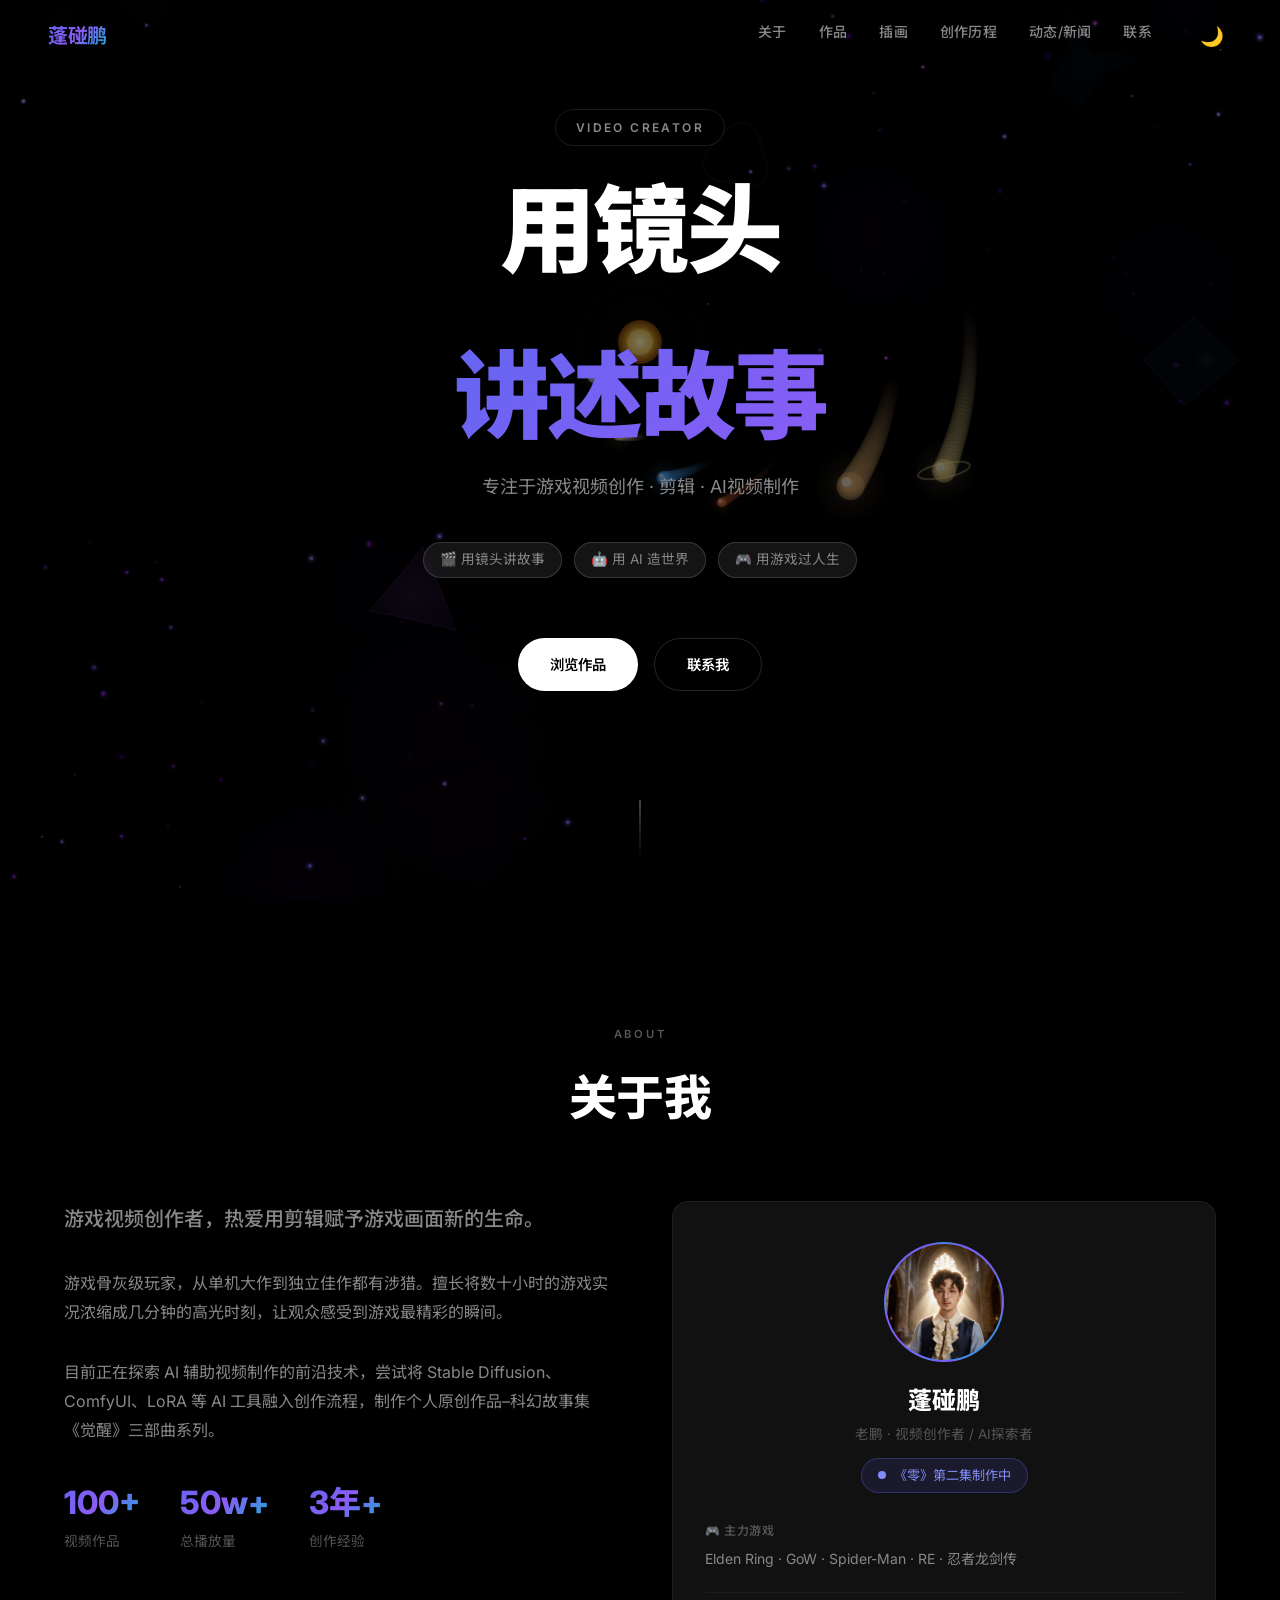
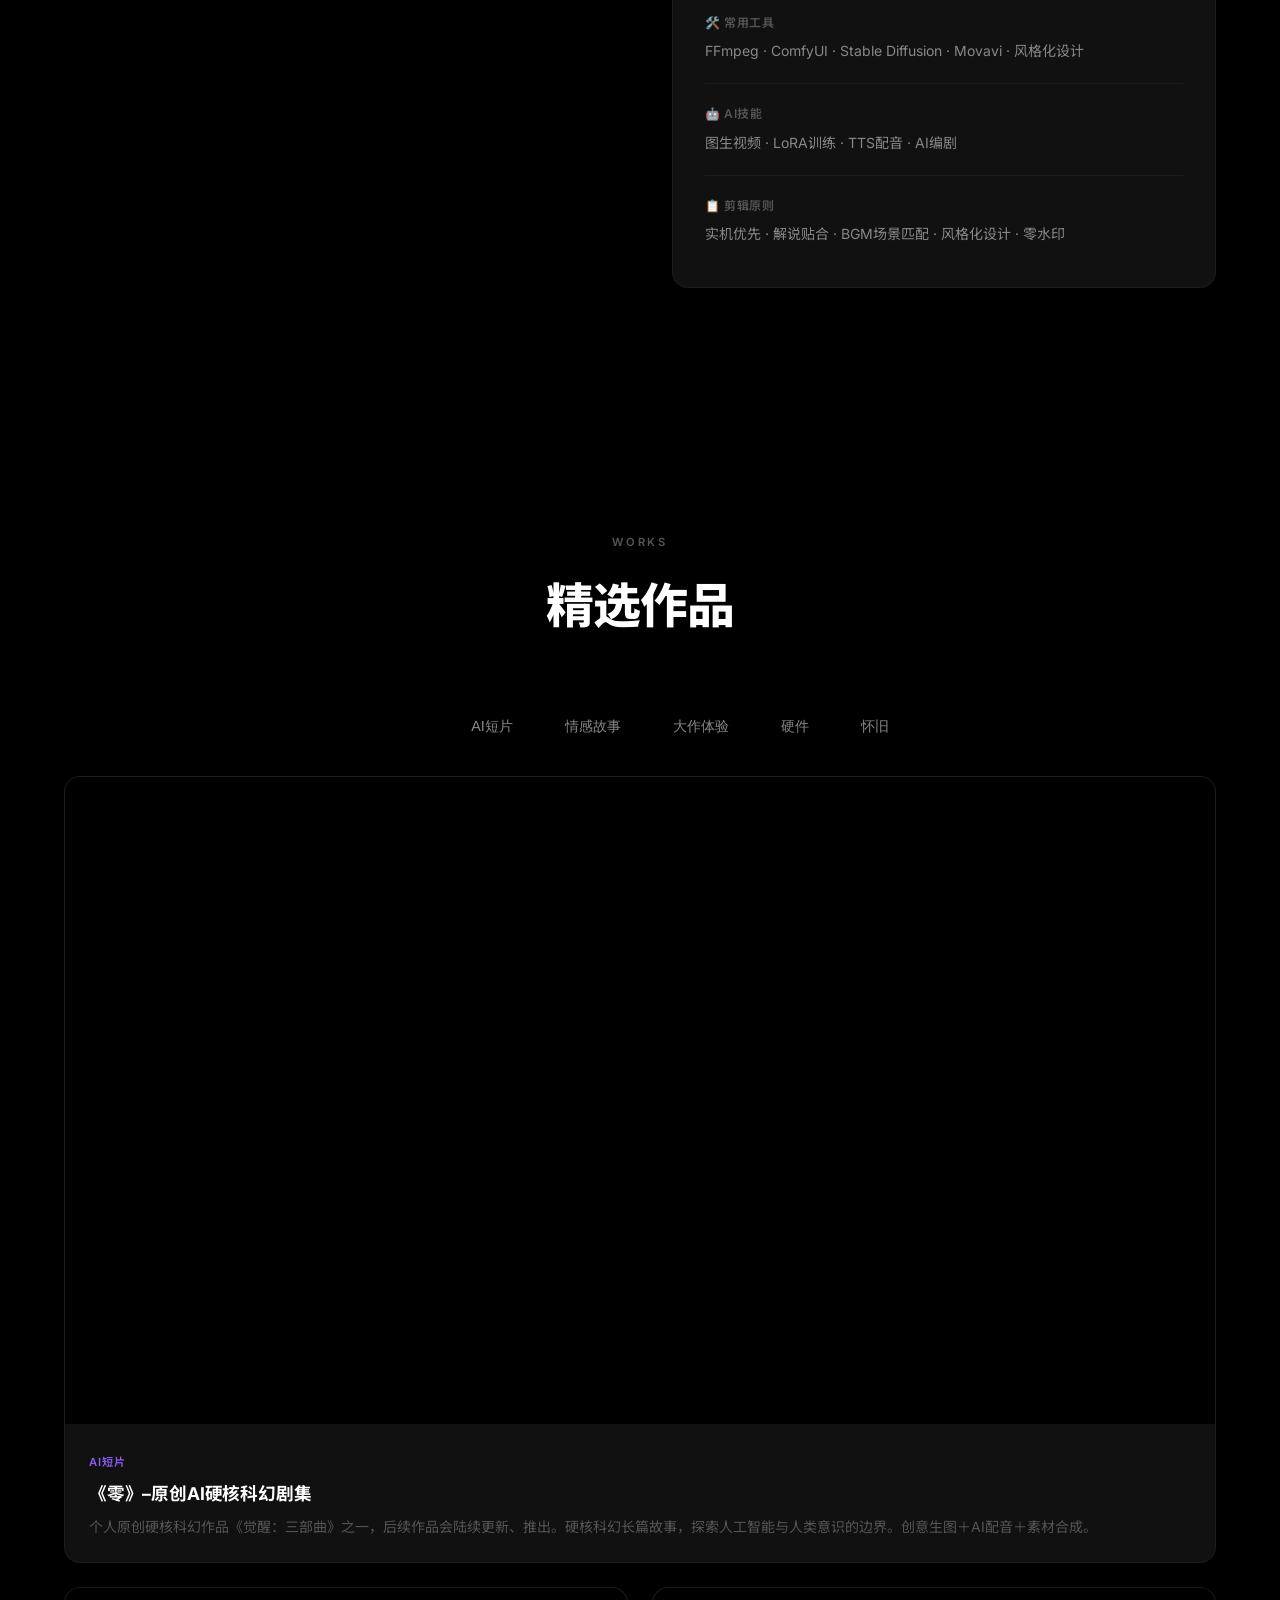
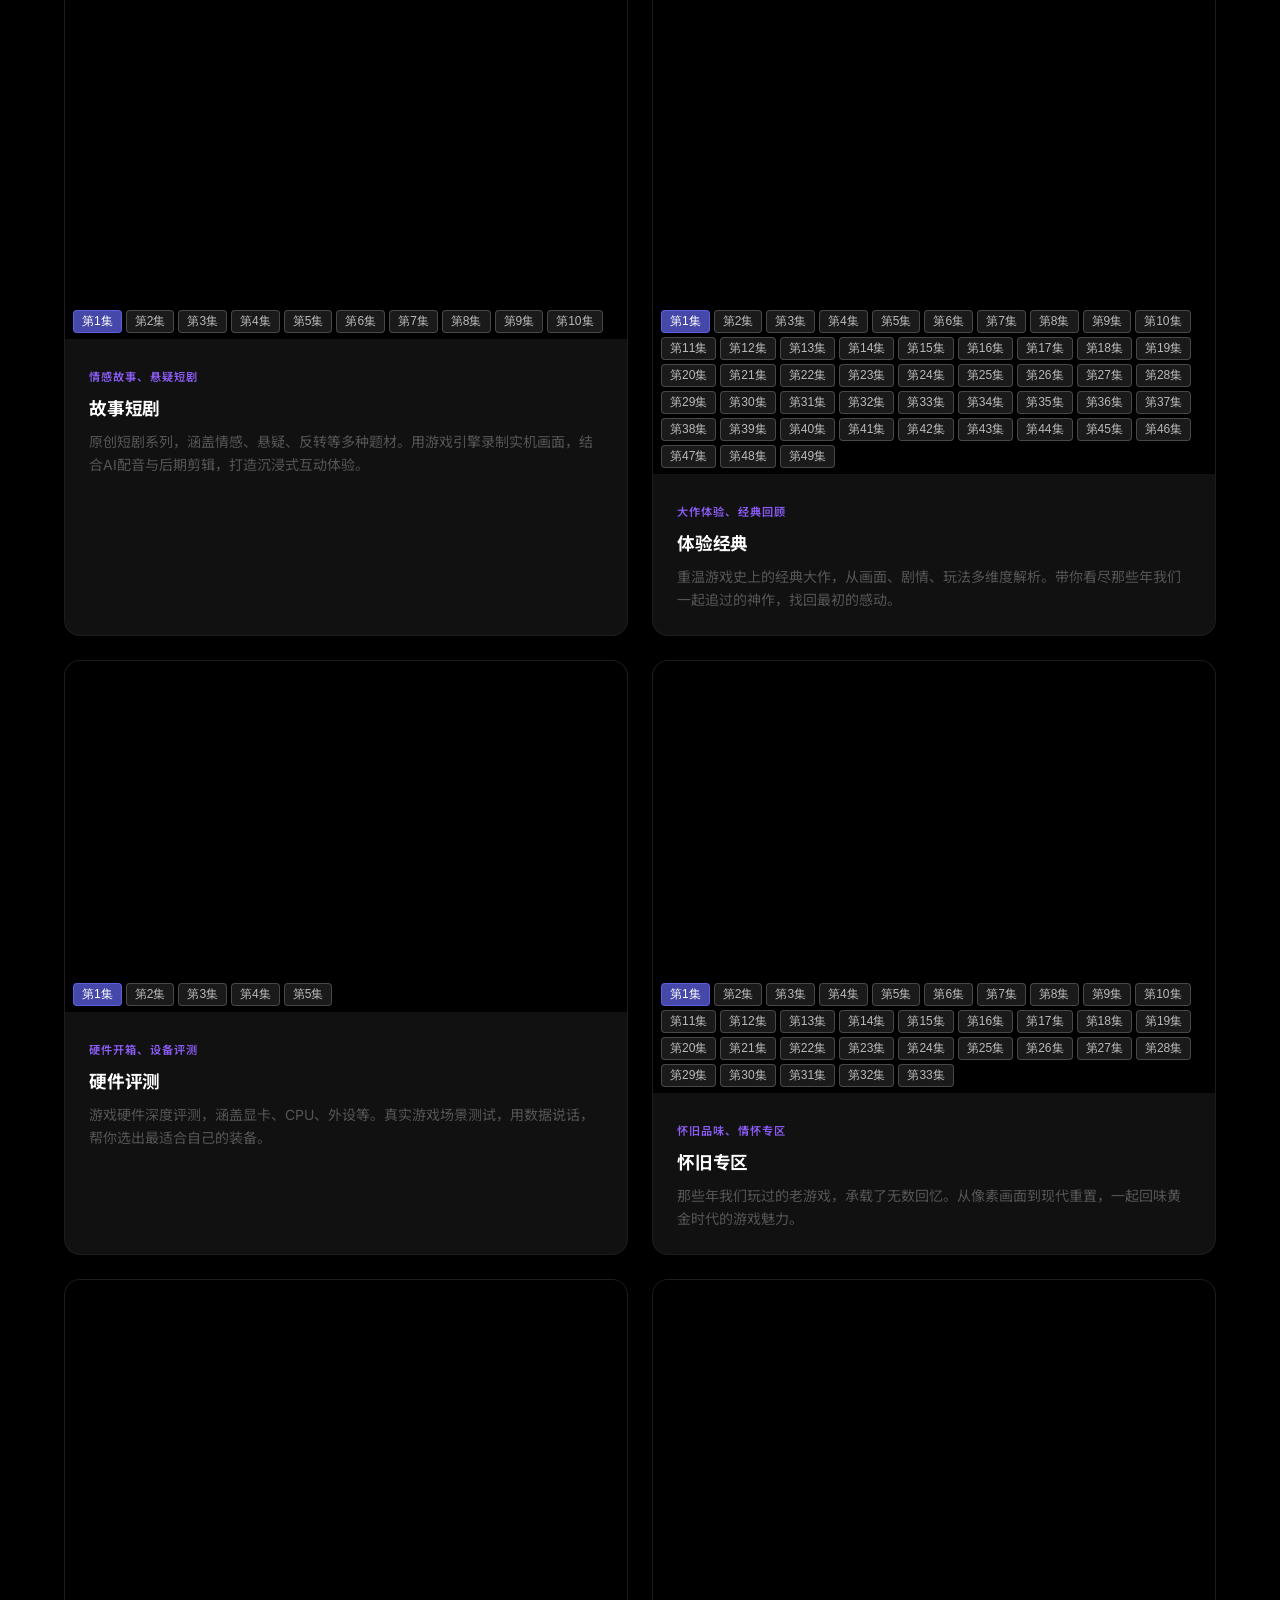
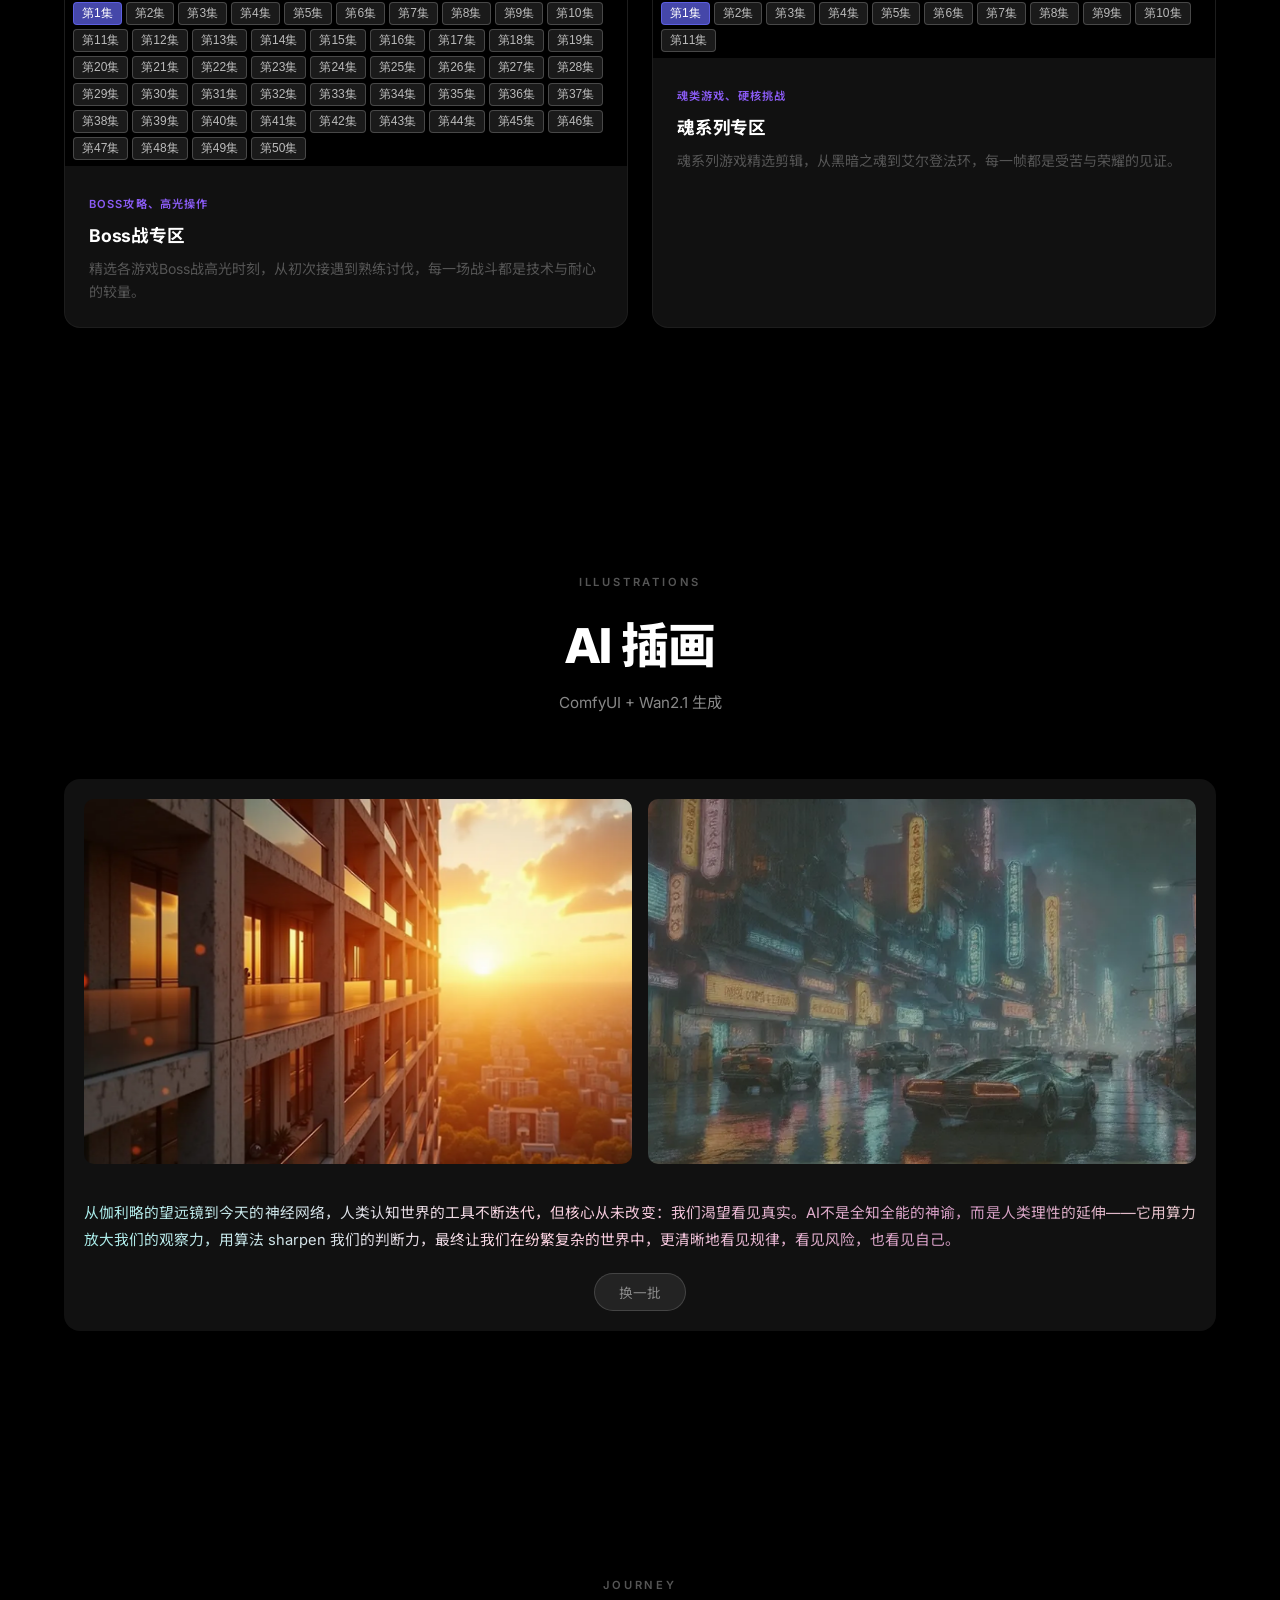
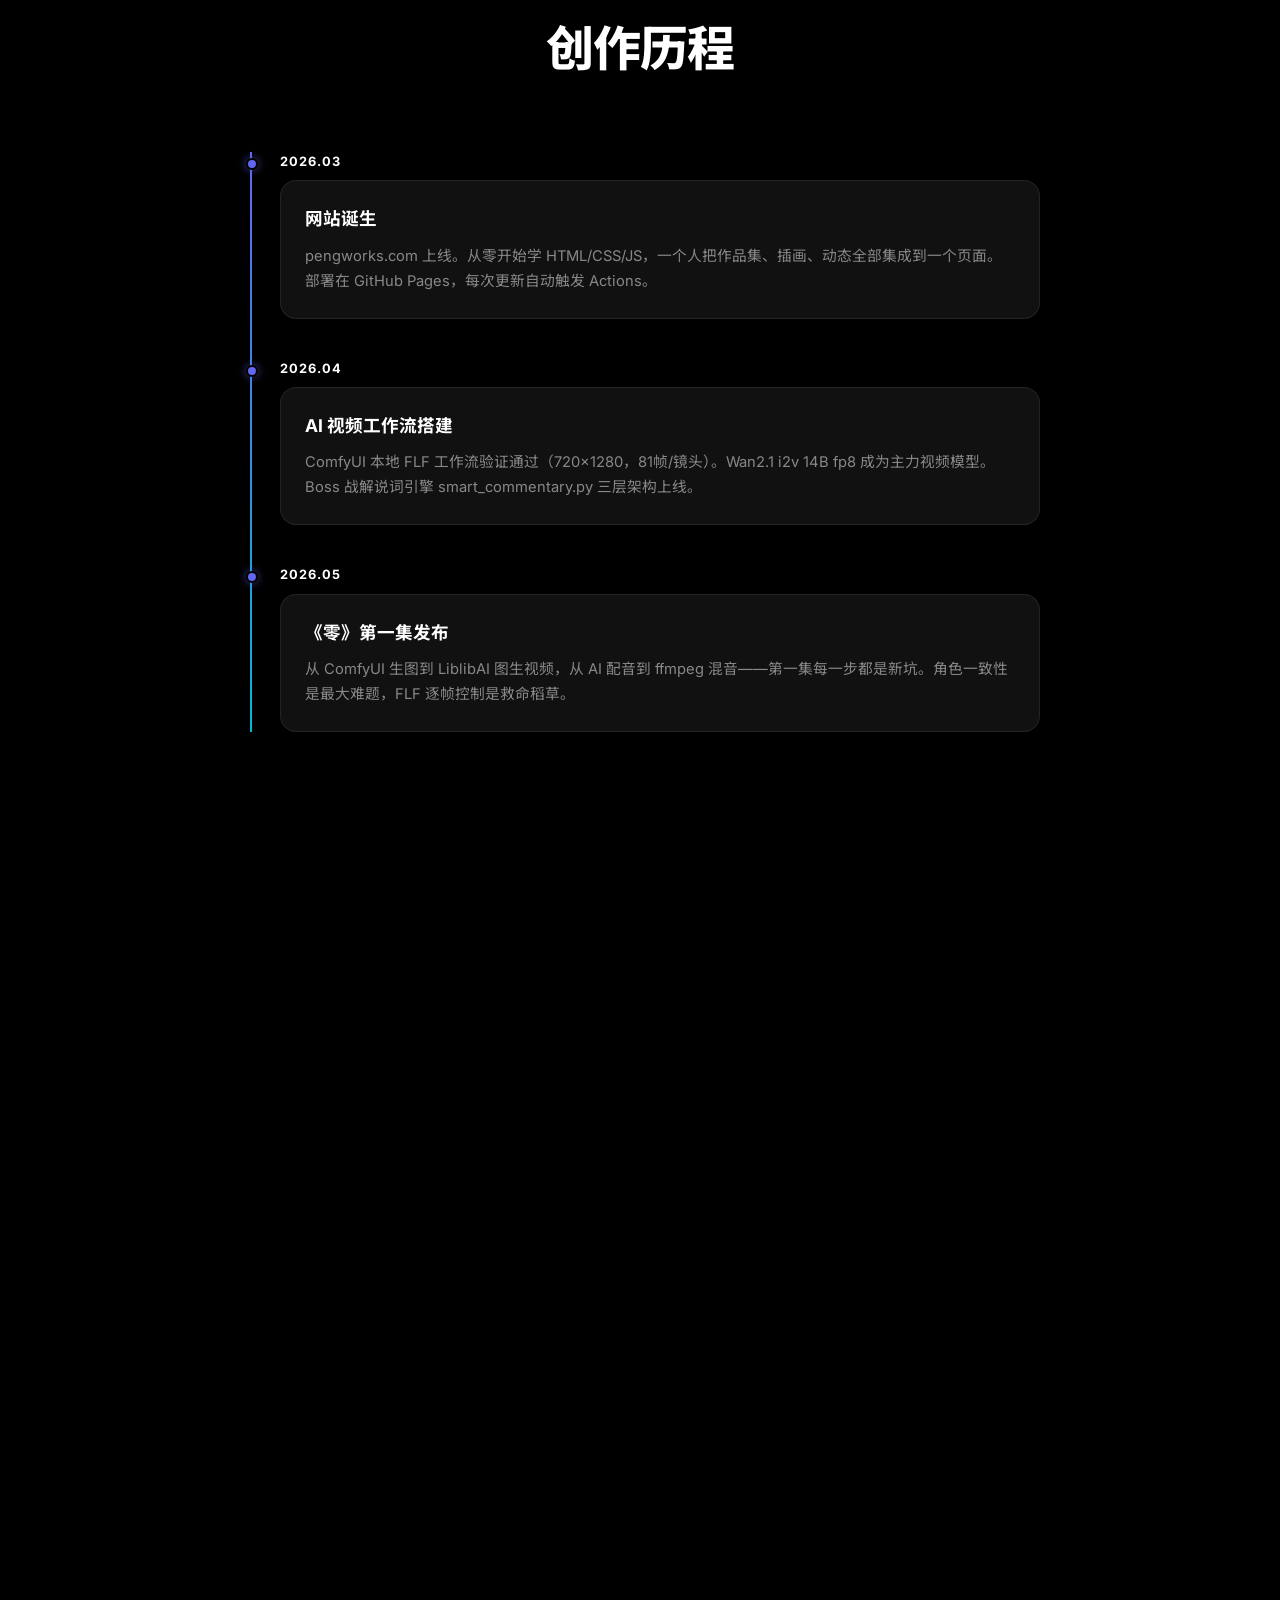
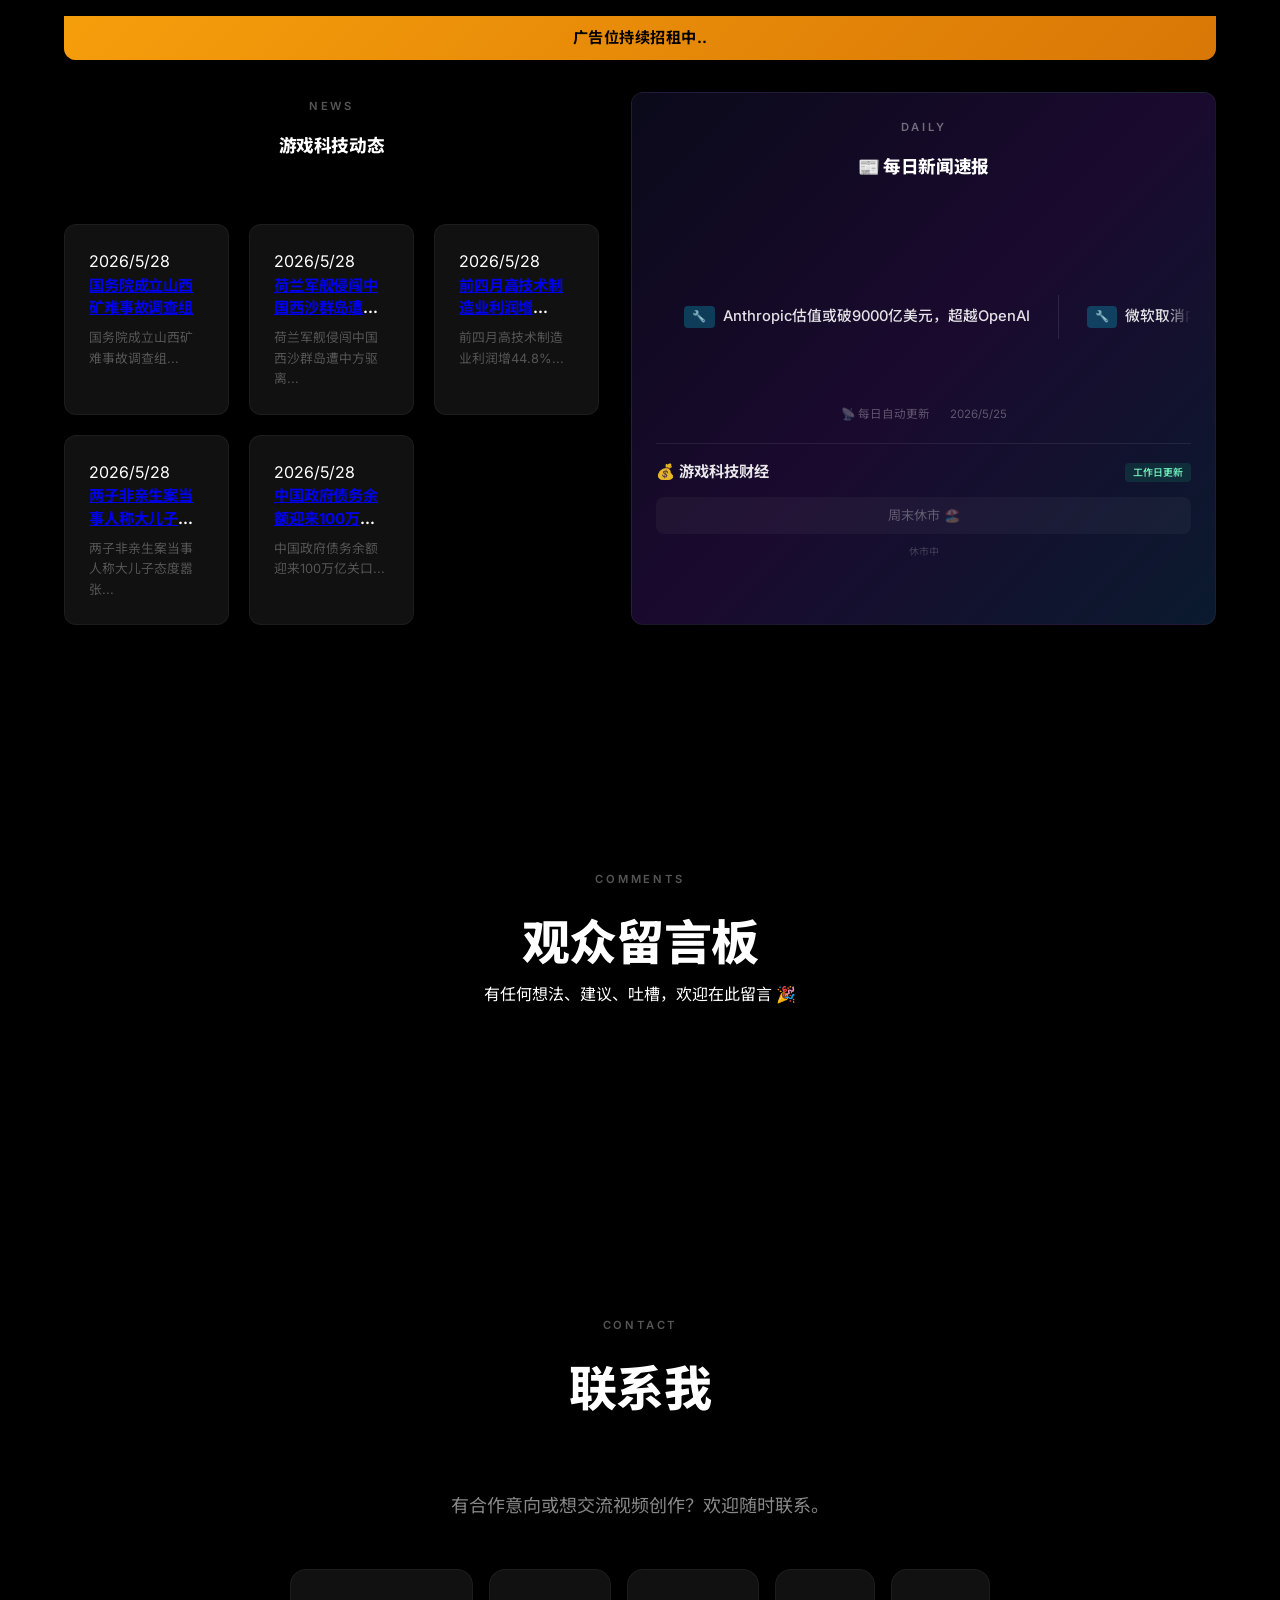
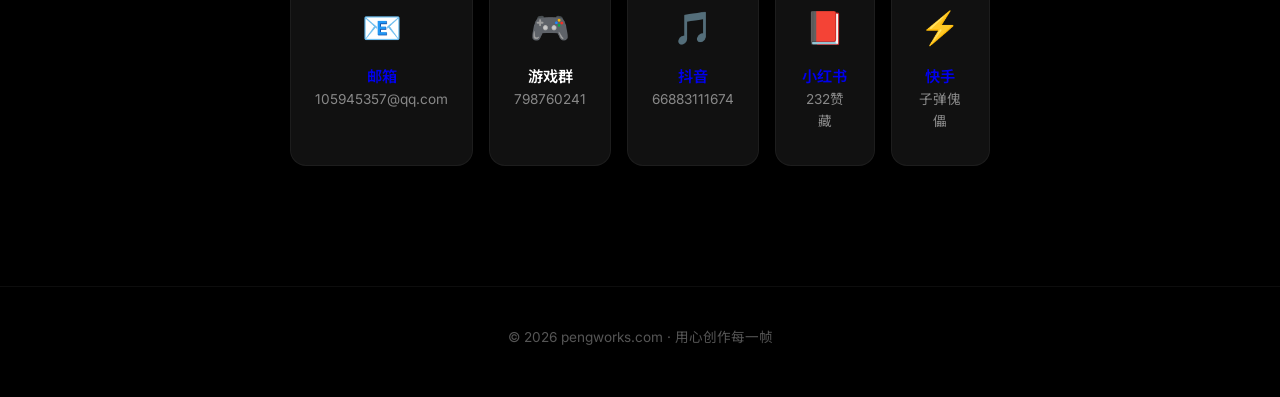
==== commit 47eef526: "feat: 将 Gitalk 替换为 Giscus 留言板（国内访问更稳定）" ====
--- a/index.html
+++ b/index.html
@@ -315,7 +315,7 @@
         </div>
     </section>
 
-    <!-- 观众留言板 (Gitalk) -->
+    <!-- 观众留言板 (Giscus) -->
     <section class="section" id="comments">
         <div class="container">
             <div class="section-header">
@@ -323,8 +323,8 @@
                 <h2 class="section-title">观众留言板</h2>
                 <p class="section-desc">有任何想法、建议、吐槽，欢迎在此留言 🎉</p>
             </div>
-            <div class="gitalk-container">
-                <div id="gitalk-container"></div>
+            <div class="giscus-container">
+                <div class="giscus"></div>
             </div>
         </div>
     </section>
@@ -569,22 +569,20 @@
     })();
     </script>
 
-    <!-- Gitalk 留言板 -->
-    <link rel="stylesheet" href="https://cdn.jsdelivr.net/npm/gitalk@1/dist/gitalk.css">
-    <script src="https://cdn.jsdelivr.net/npm/gitalk@1/dist/gitalk.min.js"></script>
-    <script>
-    (function() {
-        const gitalk = new Gitalk({
-            clientID: 'Ov23liBZ2OWD6JcusXtn',
-            clientSecret: '0f07acb48e3d0d8fc9b8a807d16c4b320dfcbadc',
-            repo: 'Pengpp0424.github.io',  // 仓库名
-            owner: 'Pengpp0424',            // 你的 GitHub 用户名
-            admin: ['Pengpp0424'],           // 管理员（能删评论）
-            id: location.pathname,            // 页面唯一标识（用 URL 路径）
-            distractionFreeMode: false         // 是否启用无干扰模式
-        });
-        gitalk.render('gitalk-container');
-    })();
+    <!-- Giscus 留言板 -->
+    <script src="https://giscus.app/client.js"
+        data-repo="Pengpp0424/Pengpp0424.github.io"
+        data-repo-id="R_kgDOSlFGEQ"
+        data-category-id="DIC_kwDOSlFGEc4C99_G"
+        data-mapping="pathname"
+        data-strict="0"
+        data-reactions-enabled="1"
+        data-emit-metadata="0"
+        data-input-position="bottom"
+        data-theme="preferred_color_scheme"
+        data-lang="zh-CN"
+        crossorigin="anonymous"
+        async>
     </script>
 </body>
 </html>
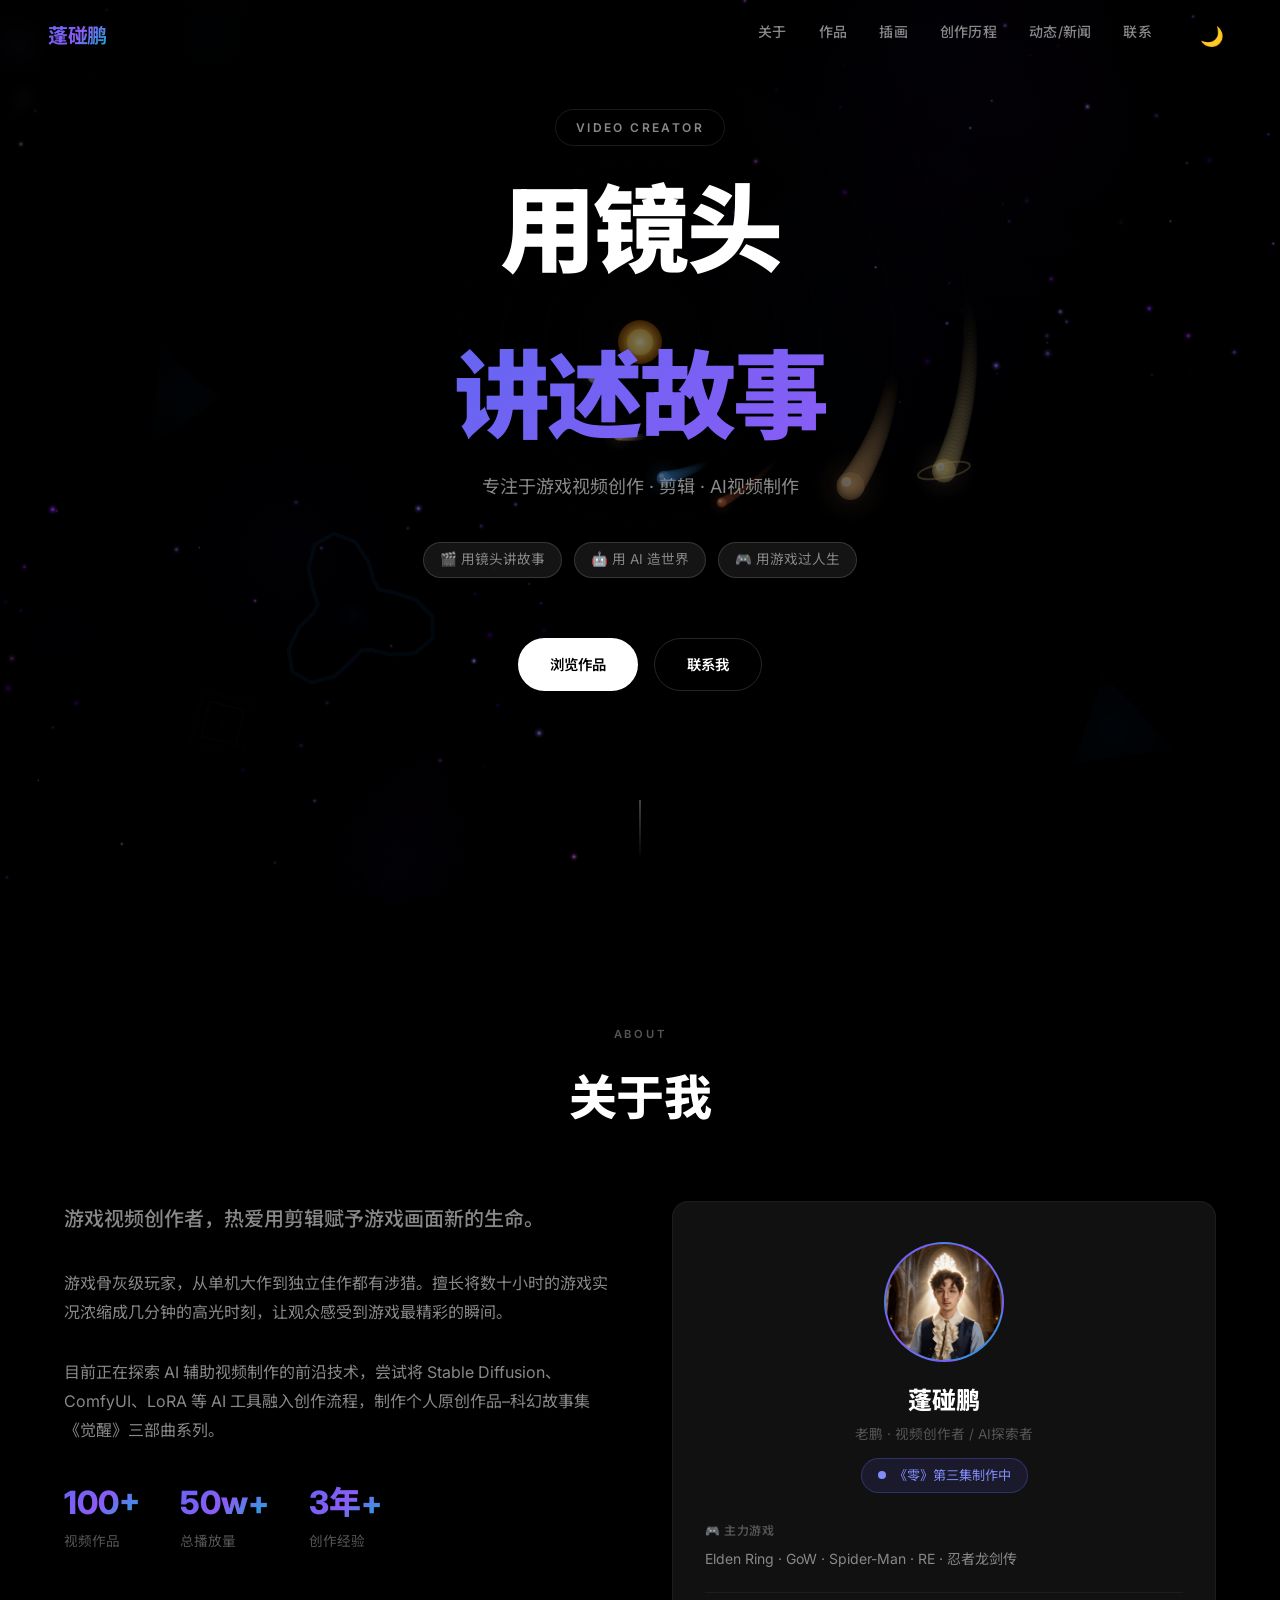
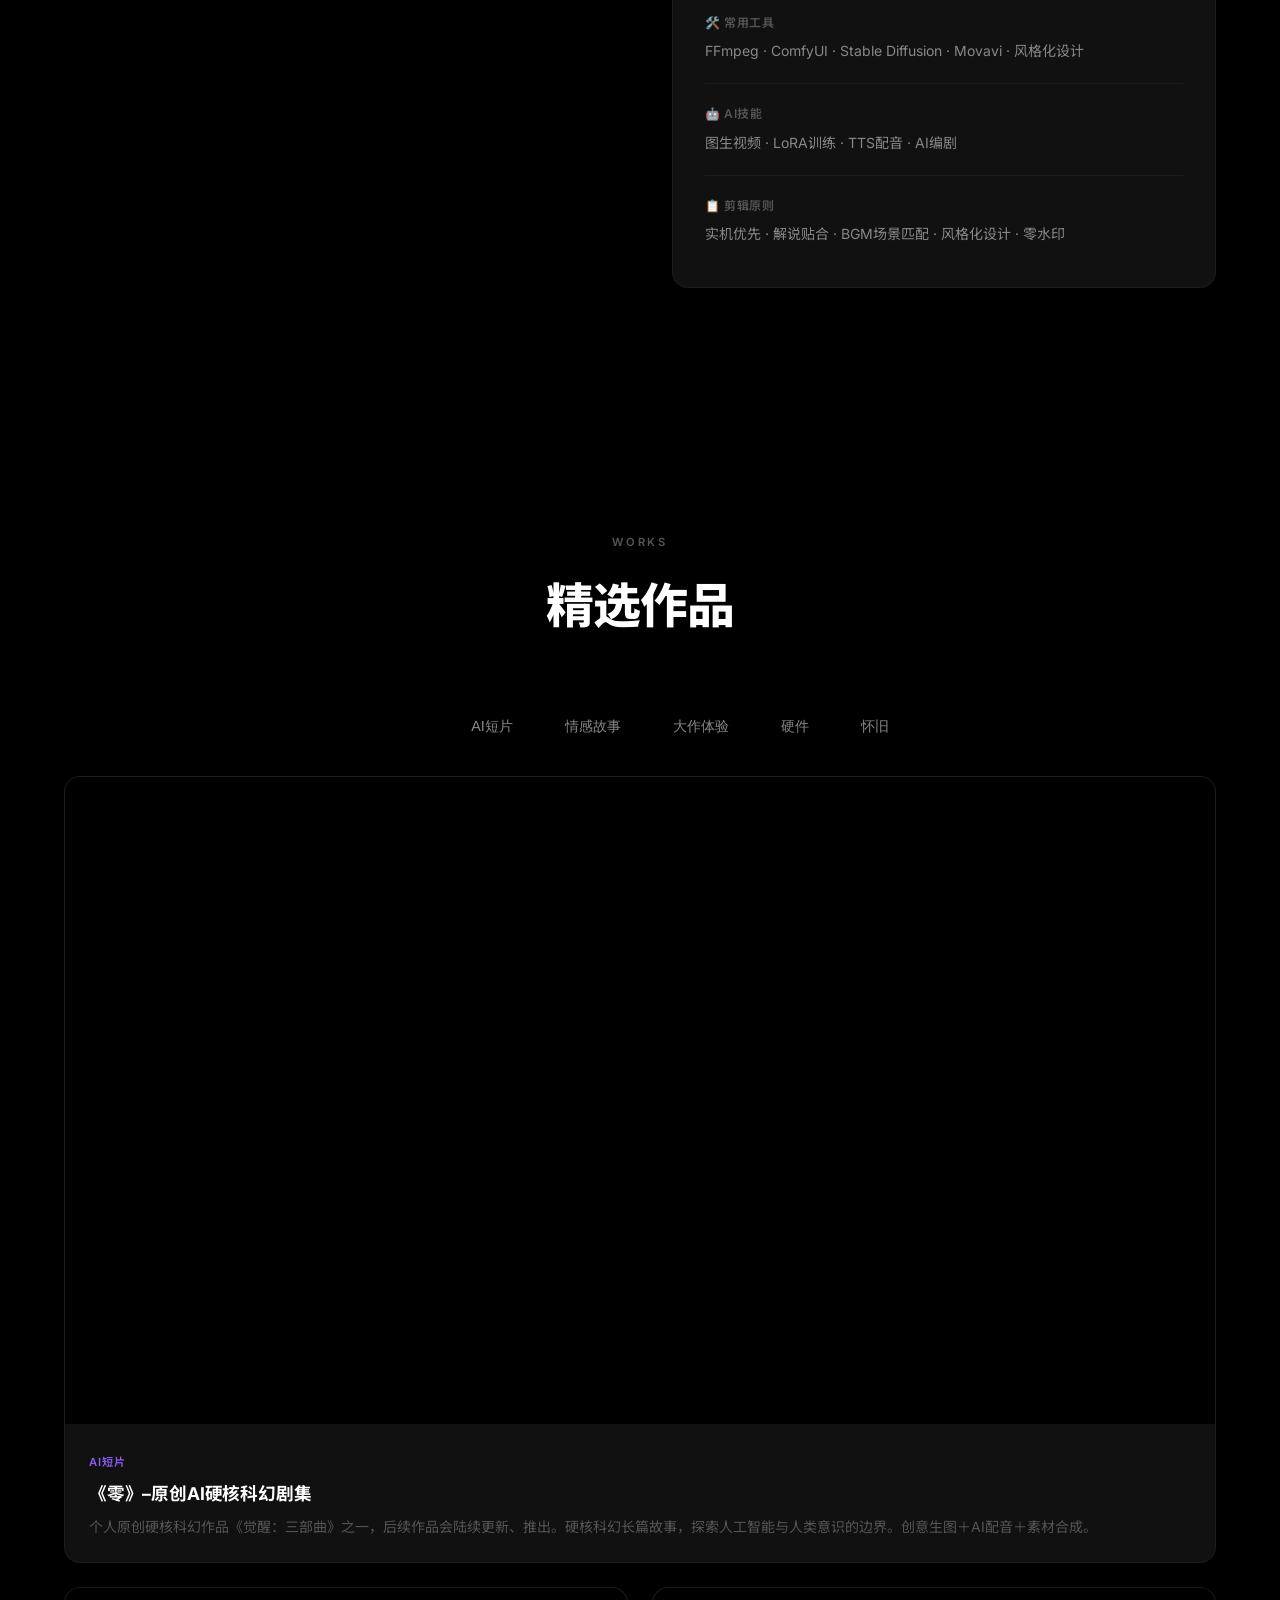
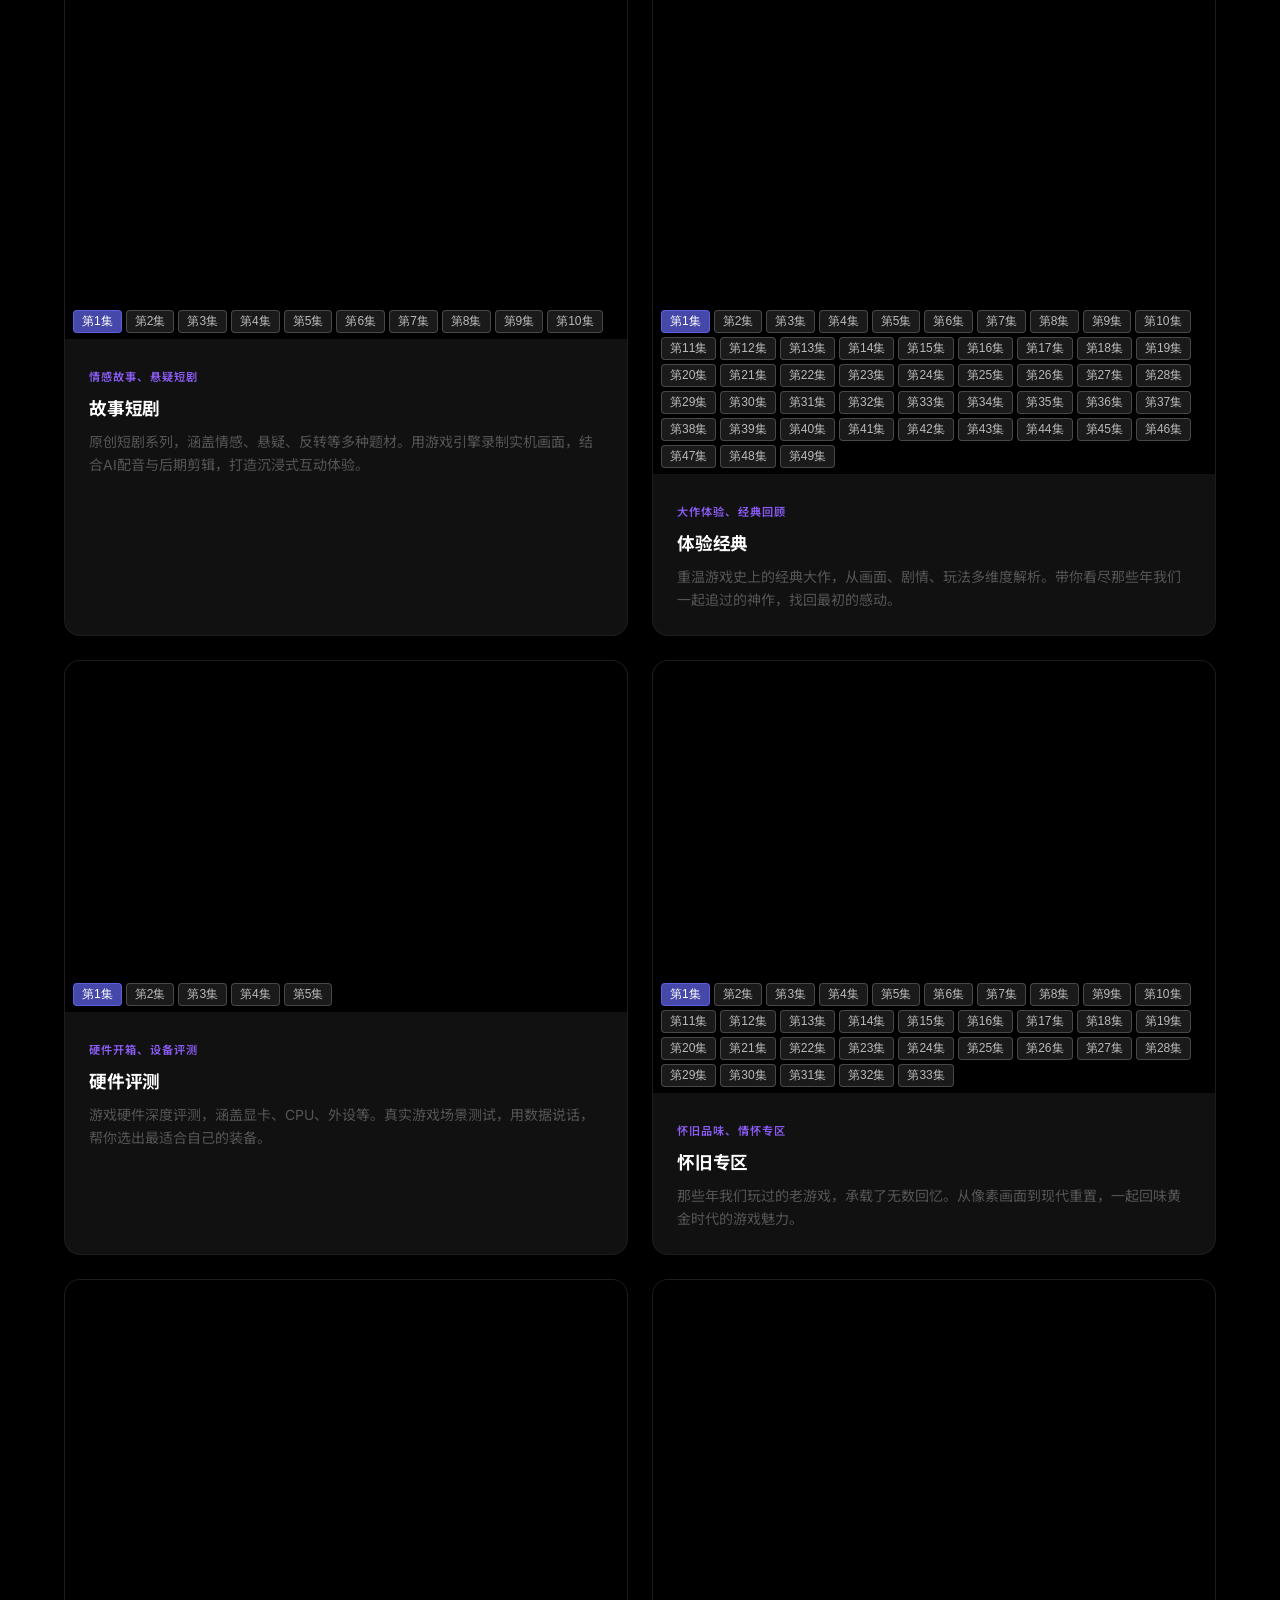
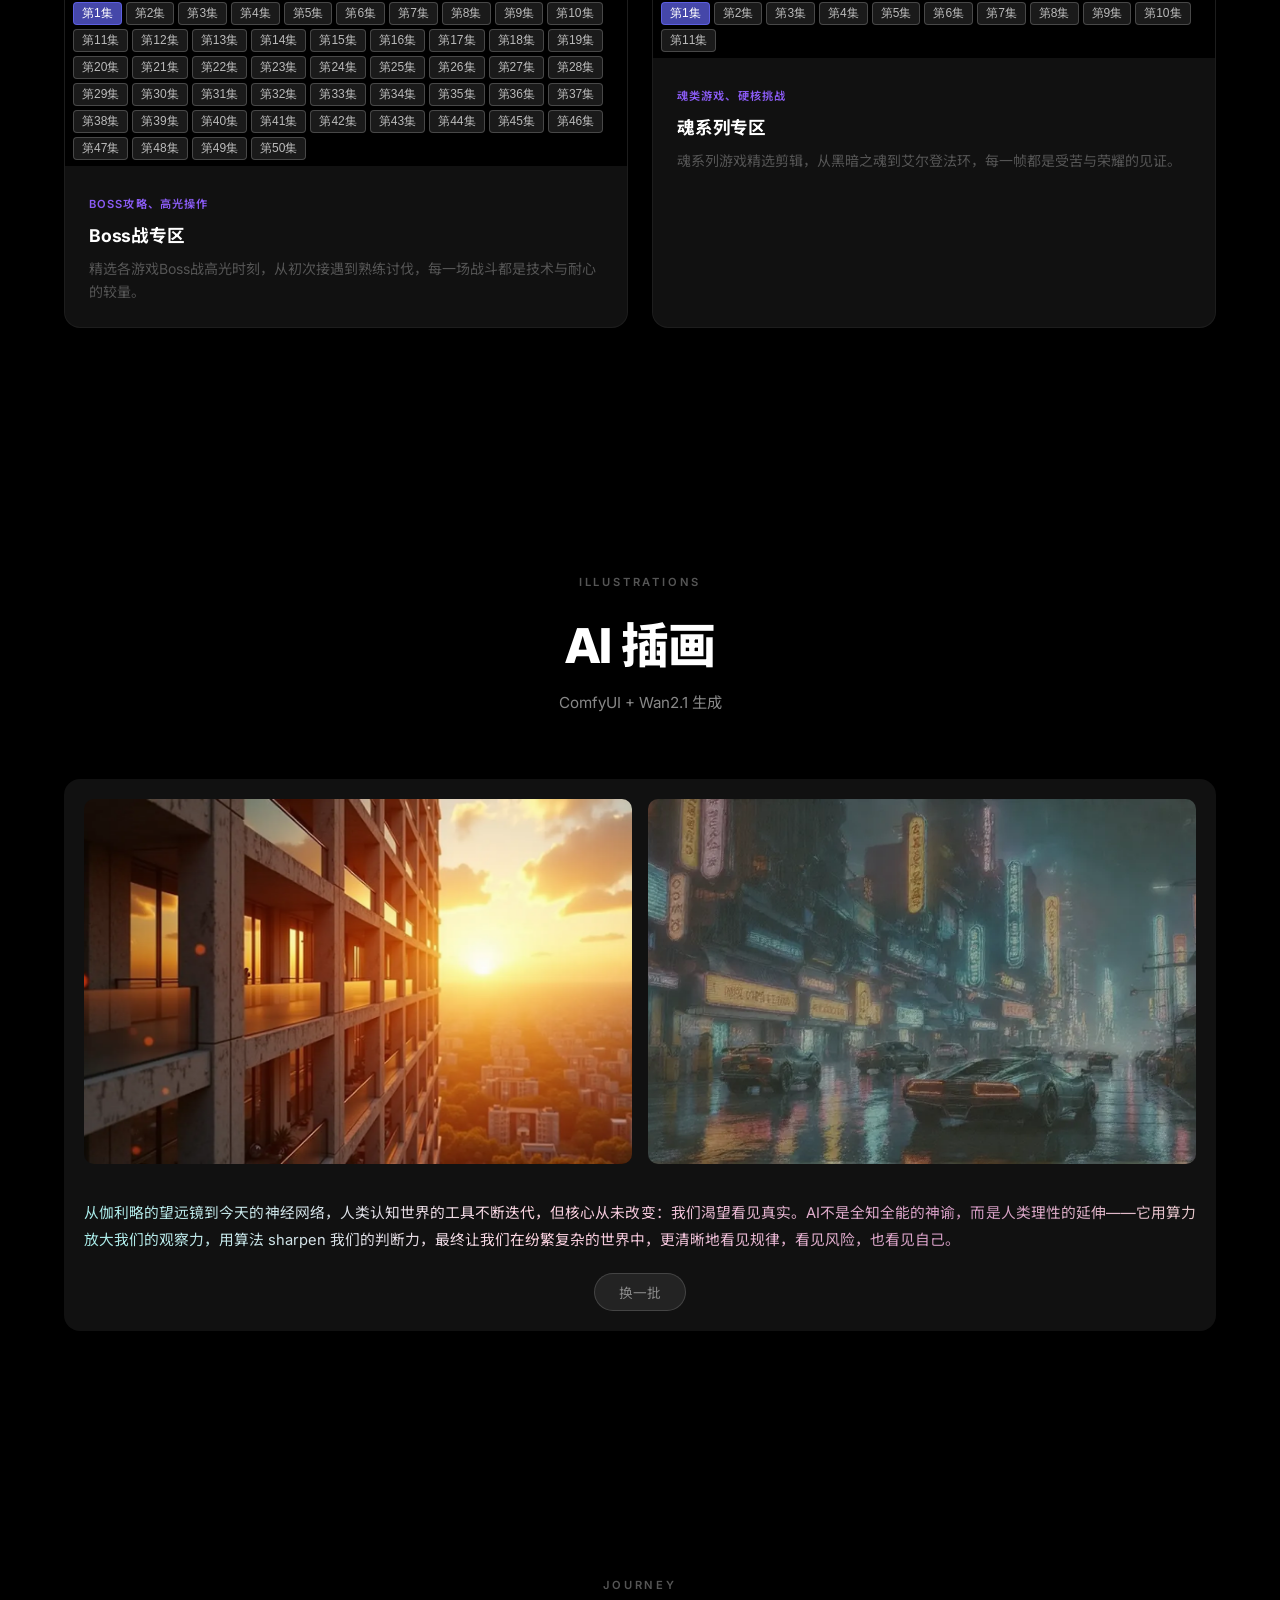
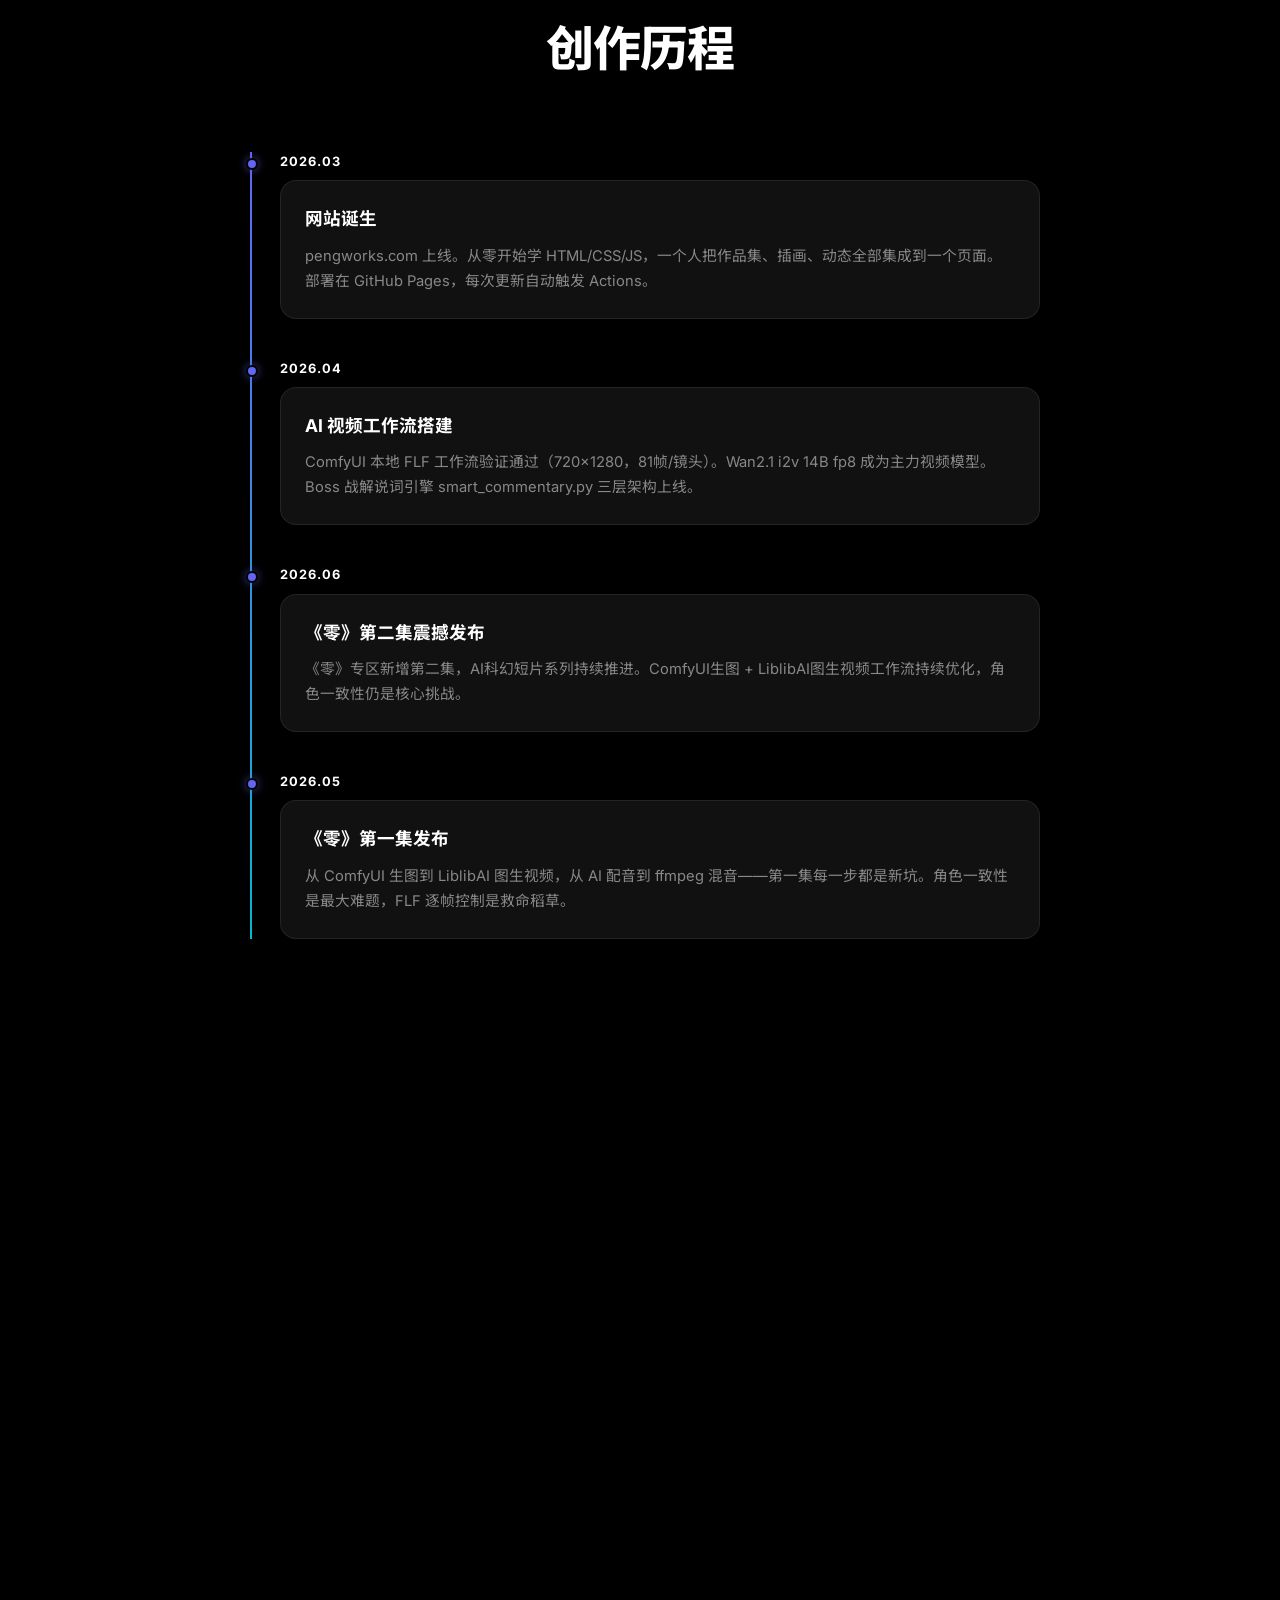
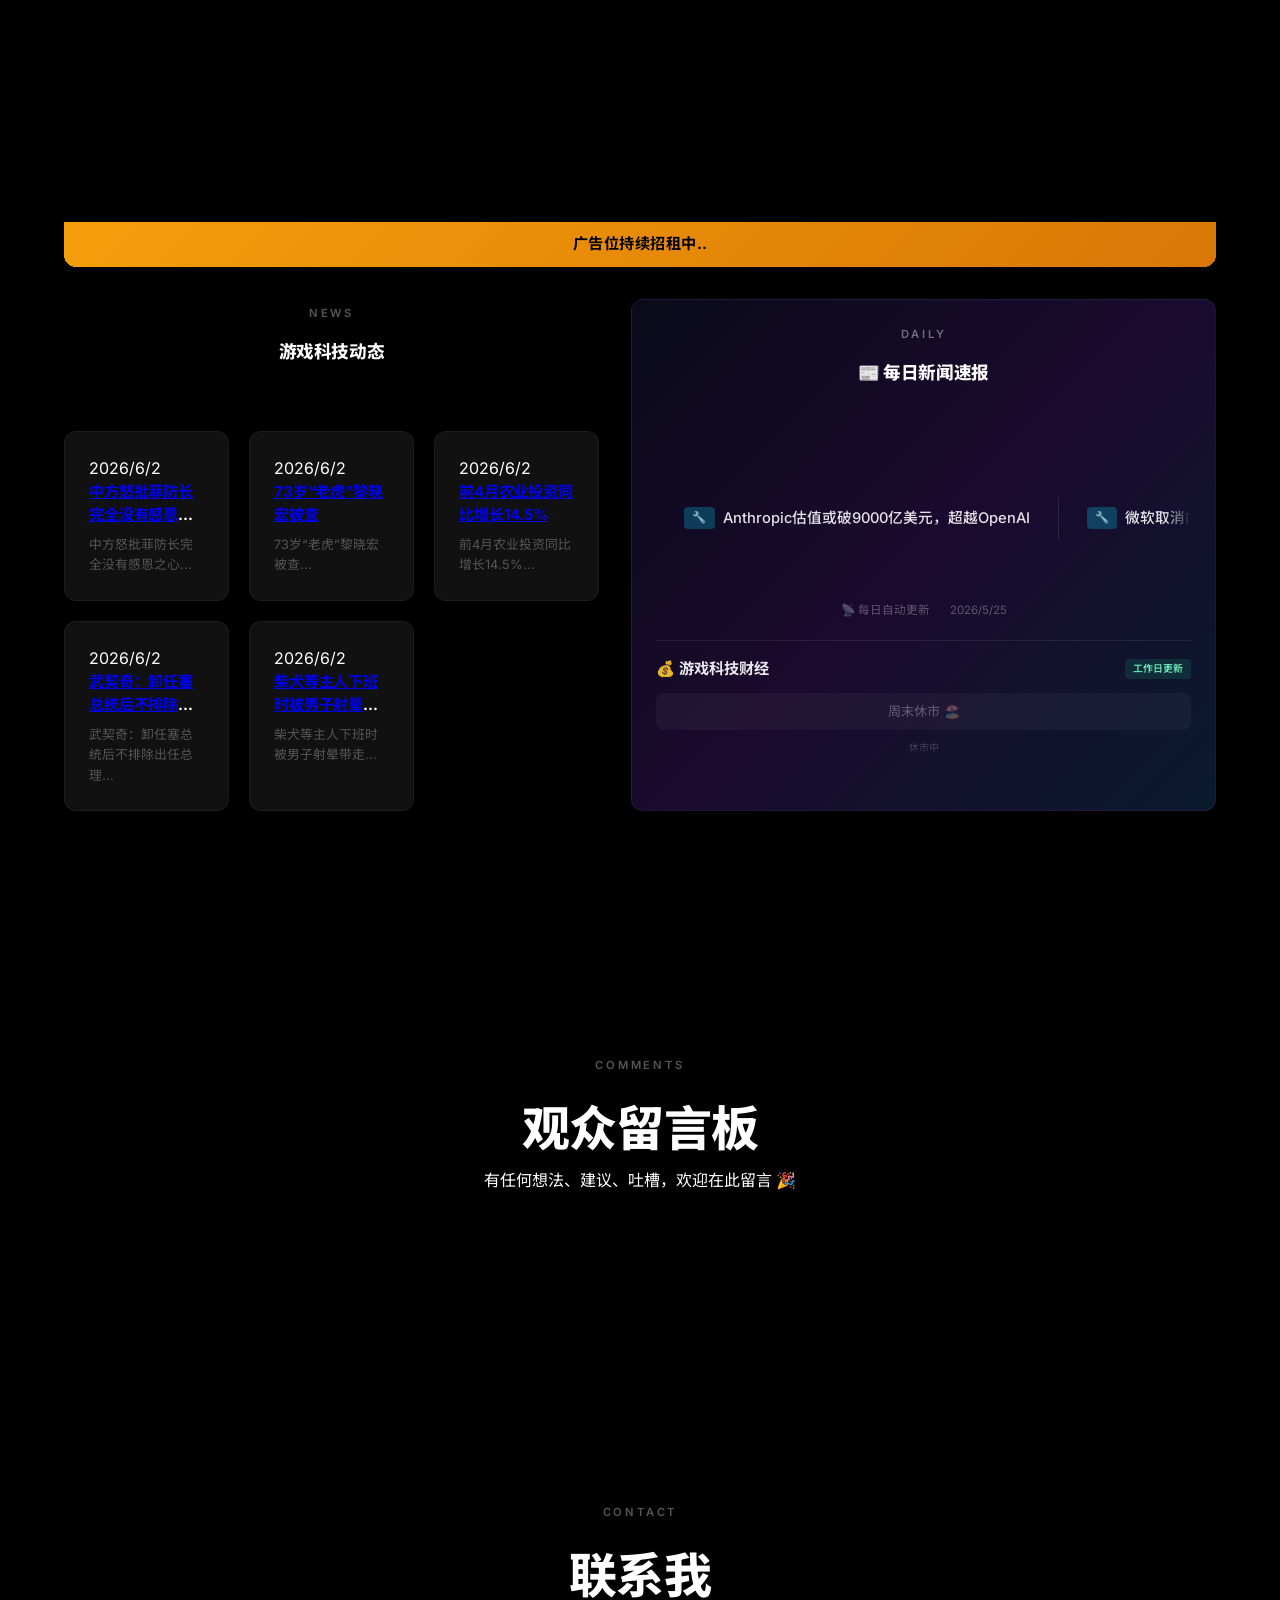
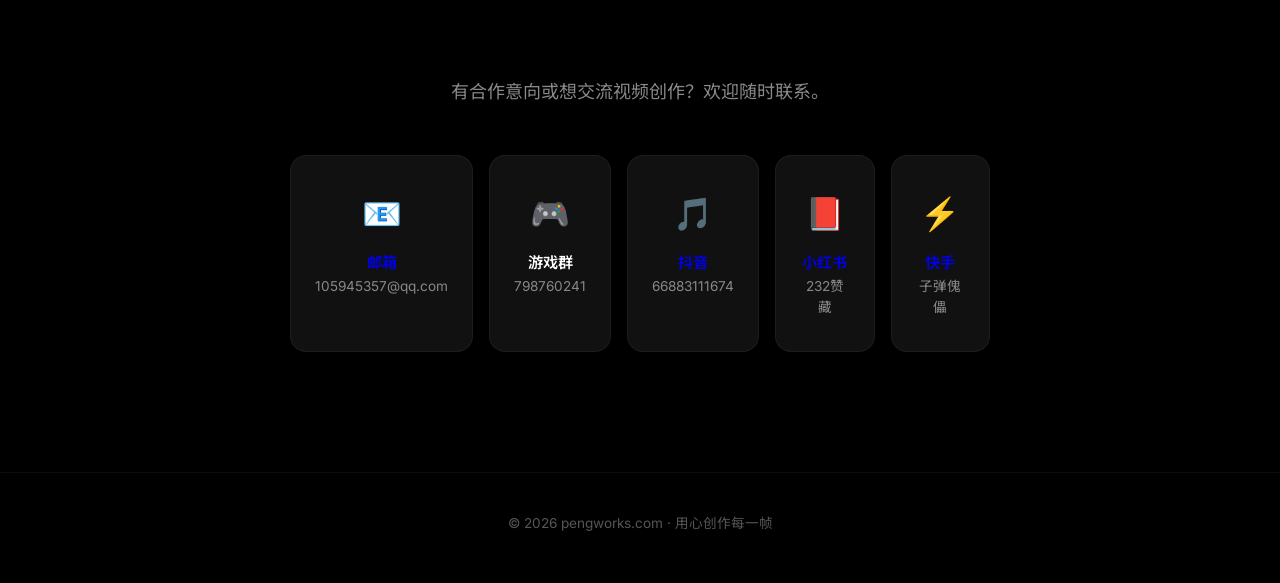
==== commit fc9ceeab: "feat: 更新《零》进度为第三集制作中，创作历程新增2026.06" ====
--- a/index.html
+++ b/index.html
@@ -136,7 +136,7 @@
                         <img src="images/avatar.png" class="profile-avatar" alt="蓬碰鹏">
                         <h3 id="profileName">蓬碰鹏</h3>
                         <p class="profile-title" id="profileTitle">老鹏 · 视频创作者 / AI探索者</p>
-                        <div class="profile-status" id="profileStatus"><span class="status-dot"></span>《零》第二集制作中</div>
+                        <div class="profile-status" id="profileStatus"><span class="status-dot"></span>《零》第三集制作中</div>
                         <div class="profile-details">
                             <div class="profile-item">
                                 <span class="profile-label">🎮 主力游戏</span>
@@ -249,6 +249,13 @@
                     </div>
                 </div>
                 <div class="journey-item">
+                    <div class="journey-date">2026.06</div>
+                    <div class="journey-card">
+                        <h3>《零》第二集震撼发布</h3>
+                        <p>《零》专区新增第二集，AI科幻短片系列持续推进。ComfyUI生图 + LiblibAI图生视频工作流持续优化，角色一致性仍是核心挑战。</p>
+                    </div>
+                </div>
+                <div class="journey-item">
                     <div class="journey-date">2026.05</div>
                     <div class="journey-card">
                         <h3>《零》第一集发布</h3>
--- a/style.css
+++ b/style.css
@@ -897,17 +897,61 @@
 }
 
 /* 手机端优化 */
+/* 手机端精选作品：播放框+集数完整显示 */
 @media (max-width: 768px) {
+    /* 取消 work-thumb 固定高度限制，让内容自然展开 */
     .work-thumb {
-        height: 180px !important;
+        height: auto !important;
+        min-height: 200px;
+        display: flex;
+        flex-direction: column;
     }
     
+    /* work-embed 改为弹性布局，确保 iframe + tabs 都能显示 */
+    .work-embed {
+        display: flex;
+        flex-direction: column;
+        padding-top: 0;
+        height: auto;
+    }
+    
+    /* iframe 高度自适应（16:9） */
+    .work-embed iframe {
+        width: 100%;
+        height: 56.25vw; /* 16:9 aspect ratio */
+        max-height: 220px;
+    }
+    
+    /* 集数选项卡强制显示在播放框下方，有足够间距 */
+    .pl-tabs {
+        display: flex !important;
+        flex-wrap: wrap;
+        gap: 6px;
+        padding: 12px 8px !important;
+        background: rgba(0,0,0,0.75) !important;
+        position: relative;
+        width: 100%;
+        border-radius: 0 0 16px 16px;
+        min-height: 44px;
+        align-items: center;
+        flex-shrink: 0;
+    }
+    
+    .pl-tab {
+        font-size: 12px !important;
+        padding: 4px 10px !important;
+        min-width: 40px !important;
+        height: auto !important;
+        border-radius: 6px !important;
+    }
+    
+    /* 大卡片适配 */
     .work-card-large .work-thumb {
-        height: 220px !important;
+        min-height: 240px;
     }
     
-    .work-embed {
-        padding-top: 56.25%;
+    .work-card-large .work-embed iframe {
+        max-height: 260px;
     }
 }
 
@@ -1108,6 +1152,64 @@
     border: 1px solid rgba(255,255,255,0.06);
     display: flex;
     flex-direction: column;
+}
+
+/* 手机端精选作品：播放框+集数完整显示 */
+@media (max-width: 768px) {
+    /* 取消 work-thumb 固定高度限制，让内容自然展开 */
+    .work-thumb {
+        height: auto !important;
+        min-height: 200px;
+        display: flex;
+        flex-direction: column;
+    }
+    
+    /* work-embed 改为弹性布局，确保 iframe + tabs 都能显示 */
+    .work-embed {
+        display: flex;
+        flex-direction: column;
+        padding-top: 0;
+        height: auto;
+    }
+    
+    /* iframe 高度自适应（16:9） */
+    .work-embed iframe {
+        width: 100%;
+        height: 56.25vw; /* 16:9 aspect ratio */
+        max-height: 220px;
+    }
+    
+    /* 集数选项卡强制显示在播放框下方，有足够间距 */
+    .pl-tabs {
+        display: flex !important;
+        flex-wrap: wrap;
+        gap: 6px;
+        padding: 12px 8px !important;
+        background: rgba(0,0,0,0.75) !important;
+        position: relative;
+        width: 100%;
+        border-radius: 0 0 16px 16px; /* 圆角与卡片底部呼应 */
+        min-height: 44px;
+        align-items: center;
+        flex-shrink: 0;
+    }
+    
+    .pl-tab {
+        font-size: 12px !important;
+        padding: 4px 10px !important;
+        min-width: 40px !important;
+        height: auto !important;
+        border-radius: 6px !important;
+    }
+    
+    /* 大卡片适配 */
+    .work-card-large .work-thumb {
+        min-height: 240px;
+    }
+    
+    .work-card-large .work-embed iframe {
+        max-height: 260px;
+    }
 }
 
 /* ========== 插画展示 ========== */
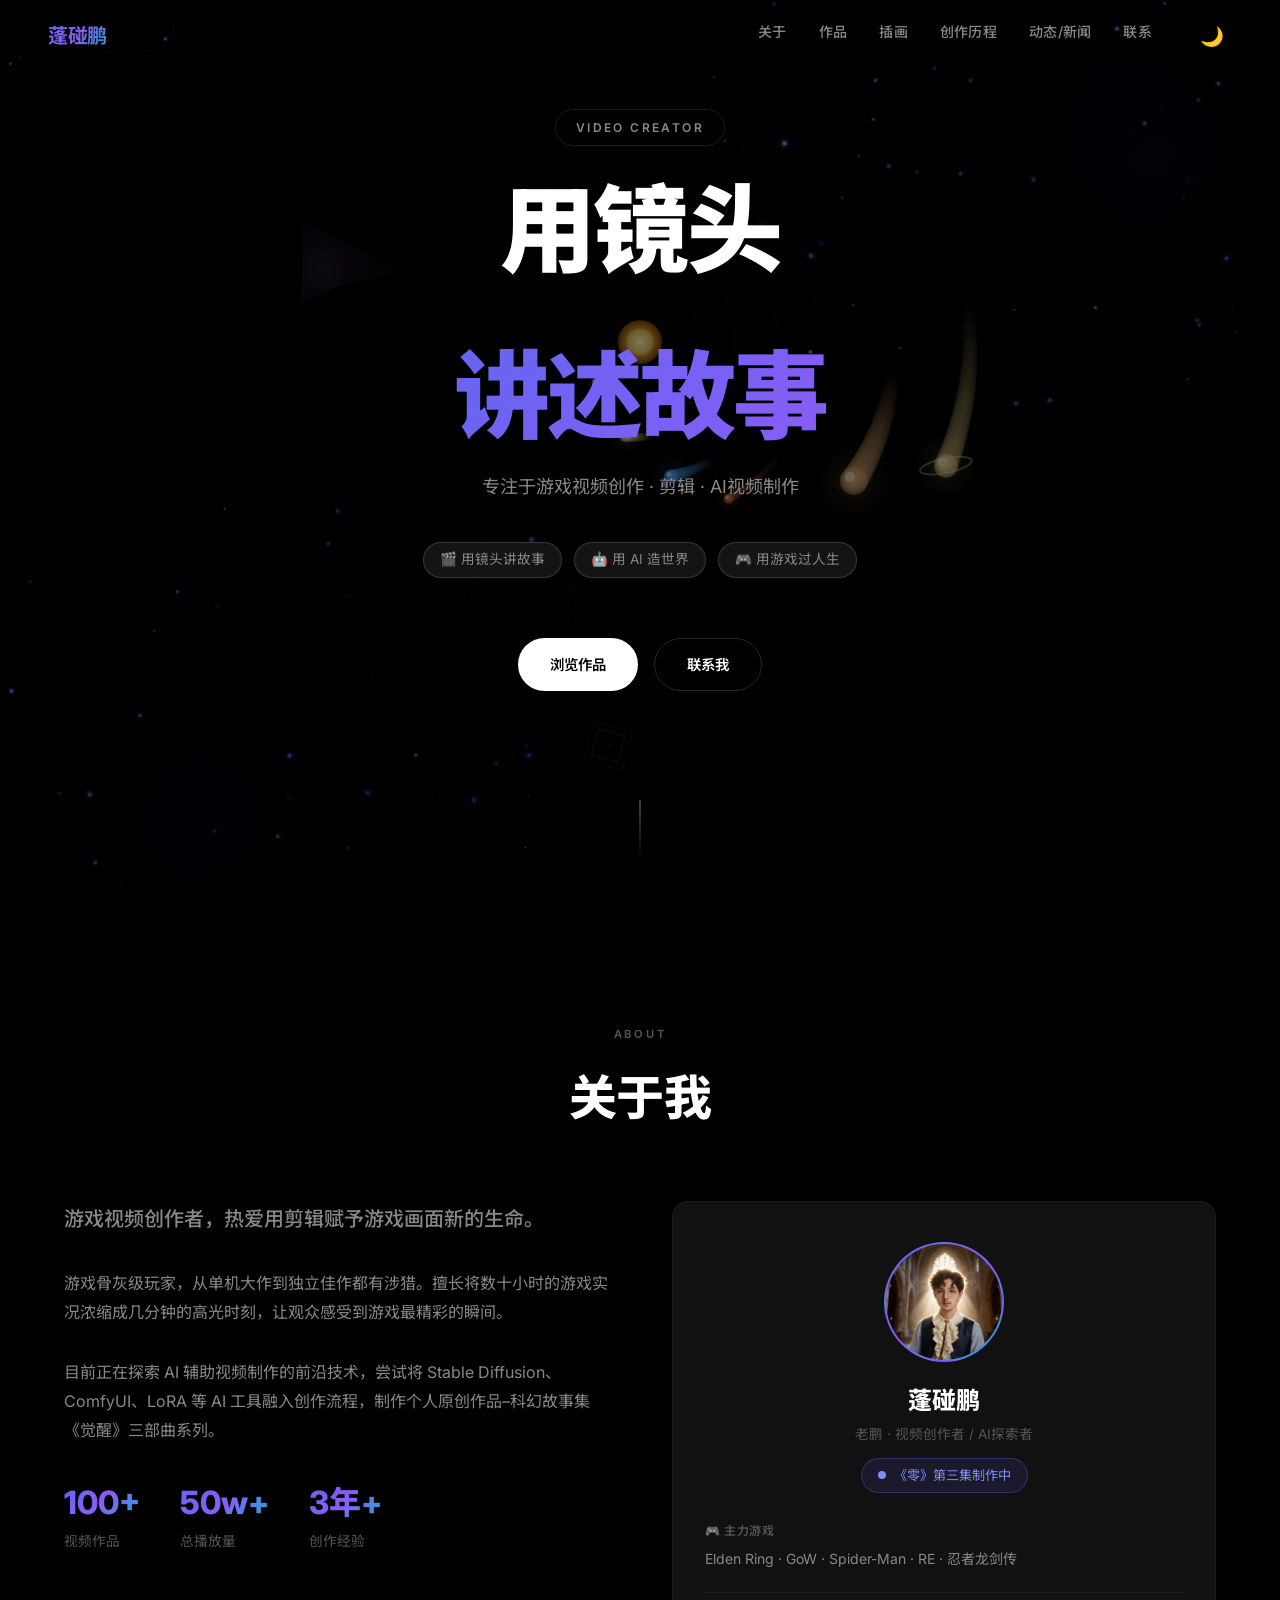
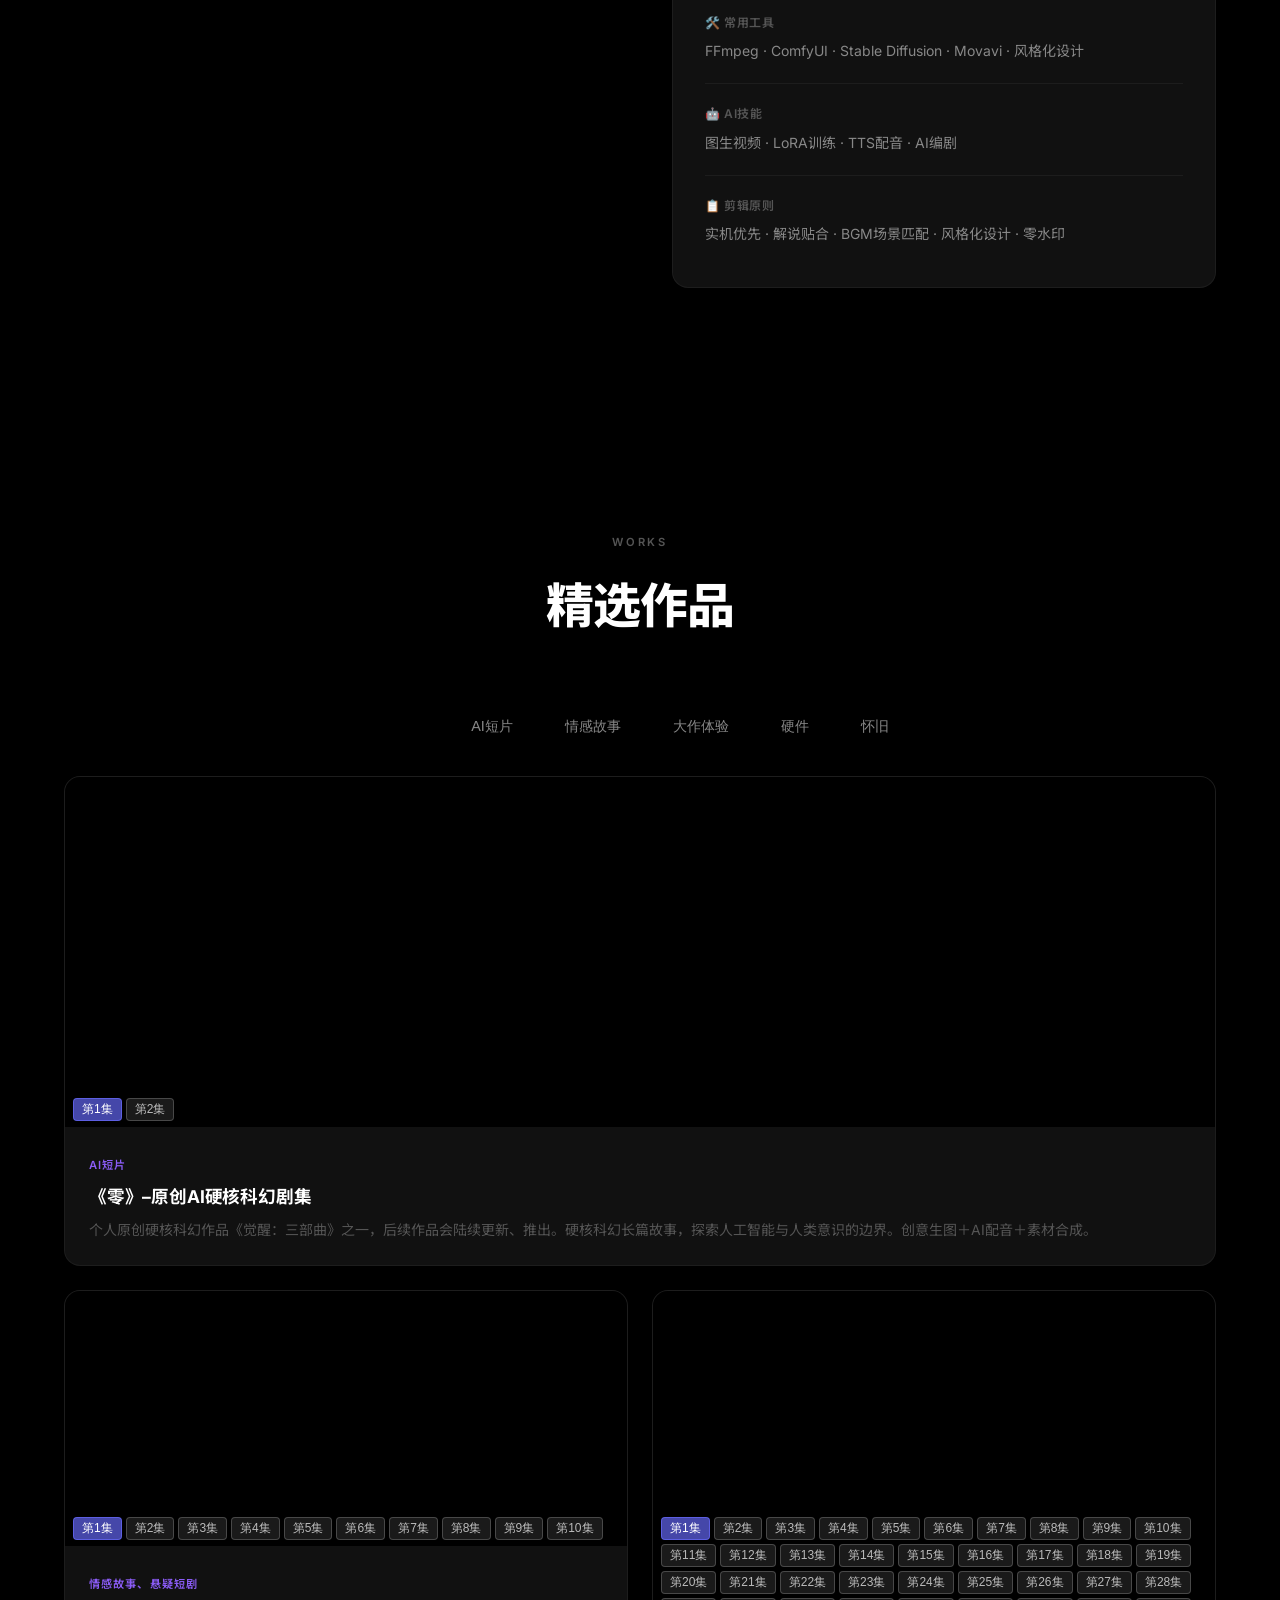
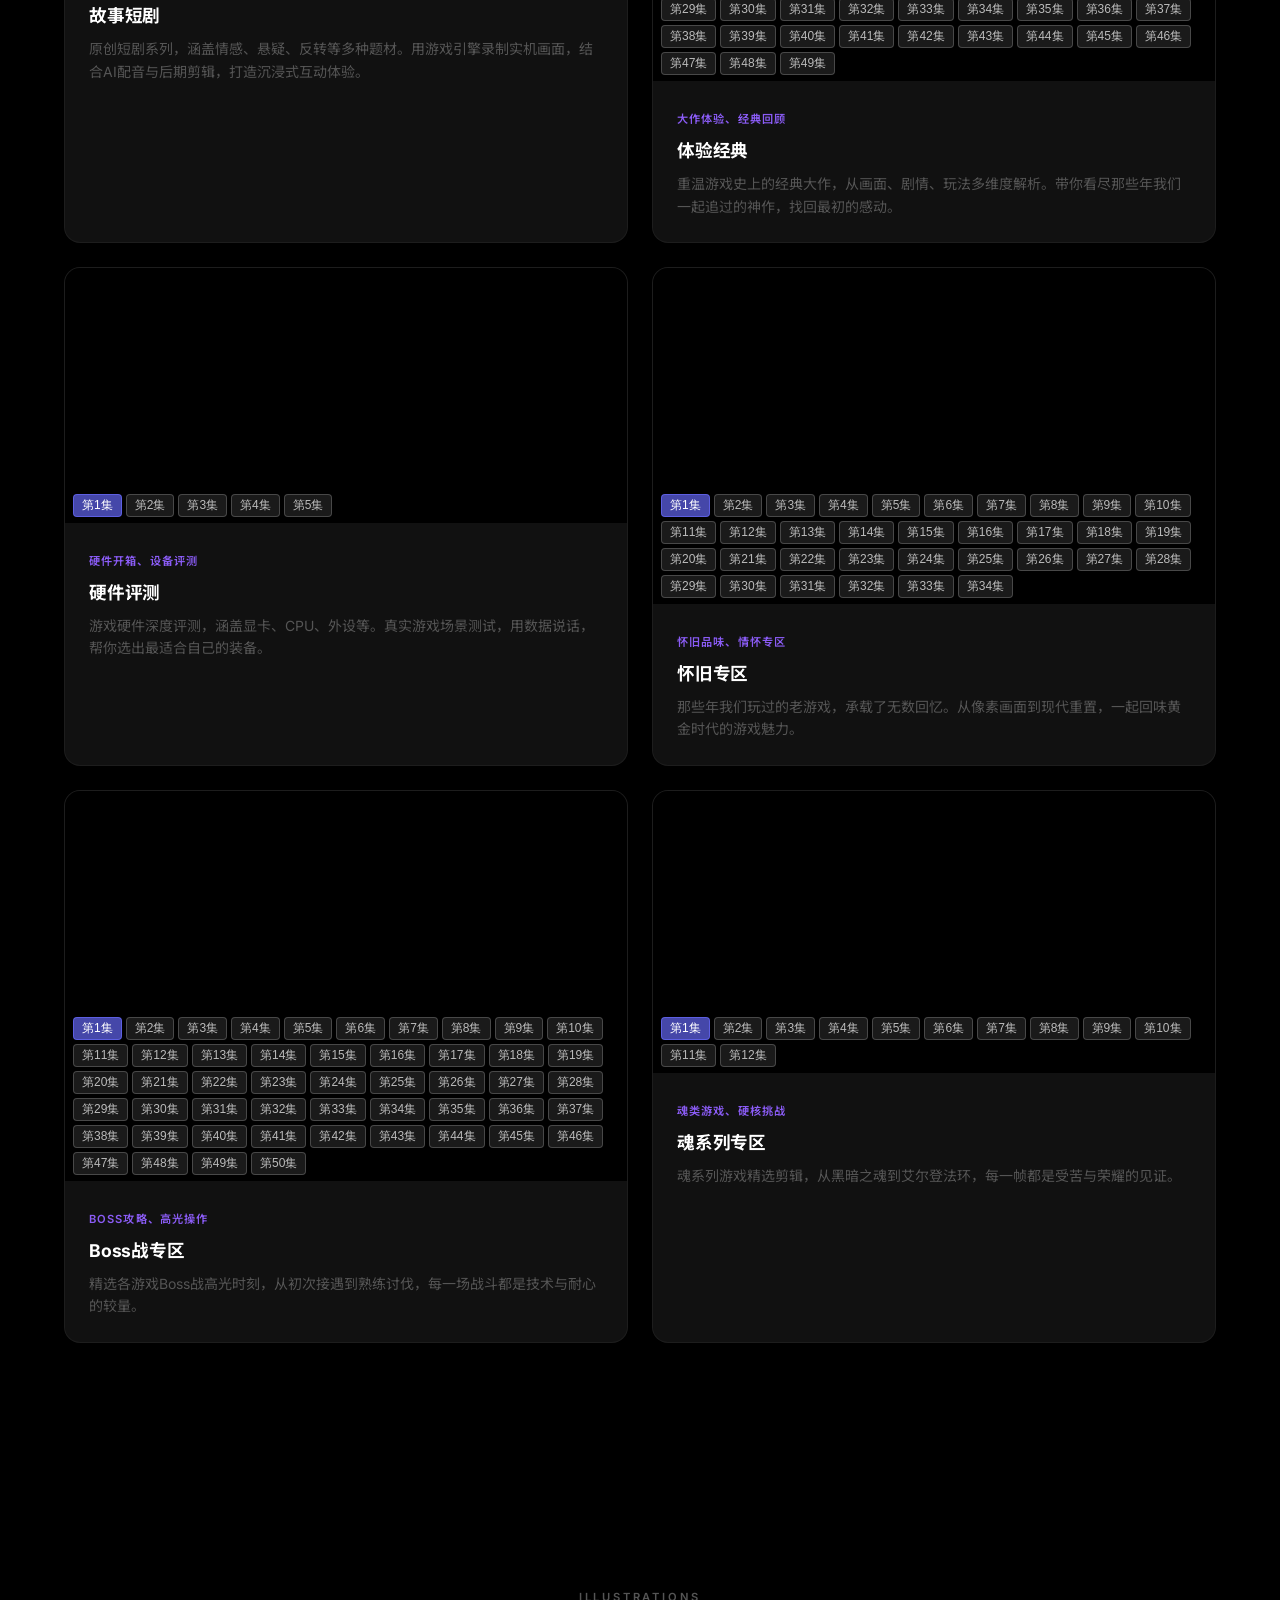
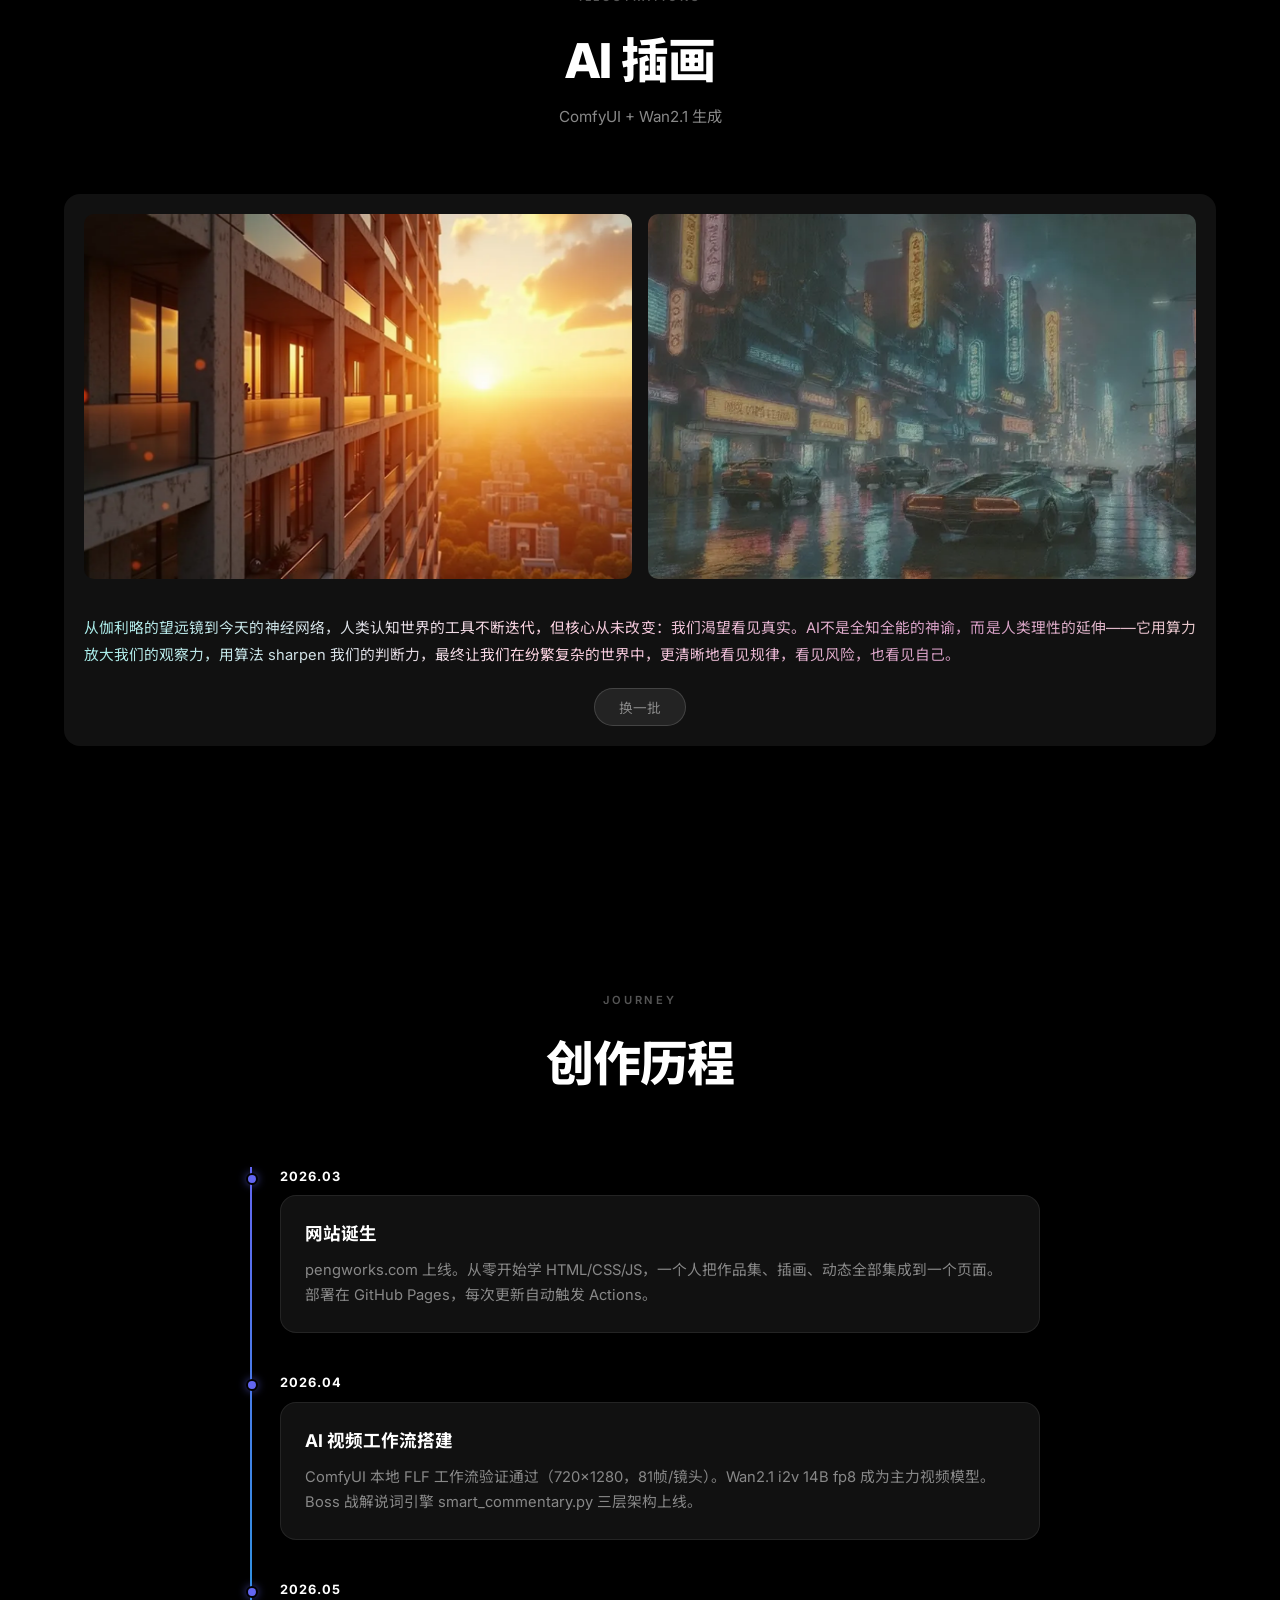
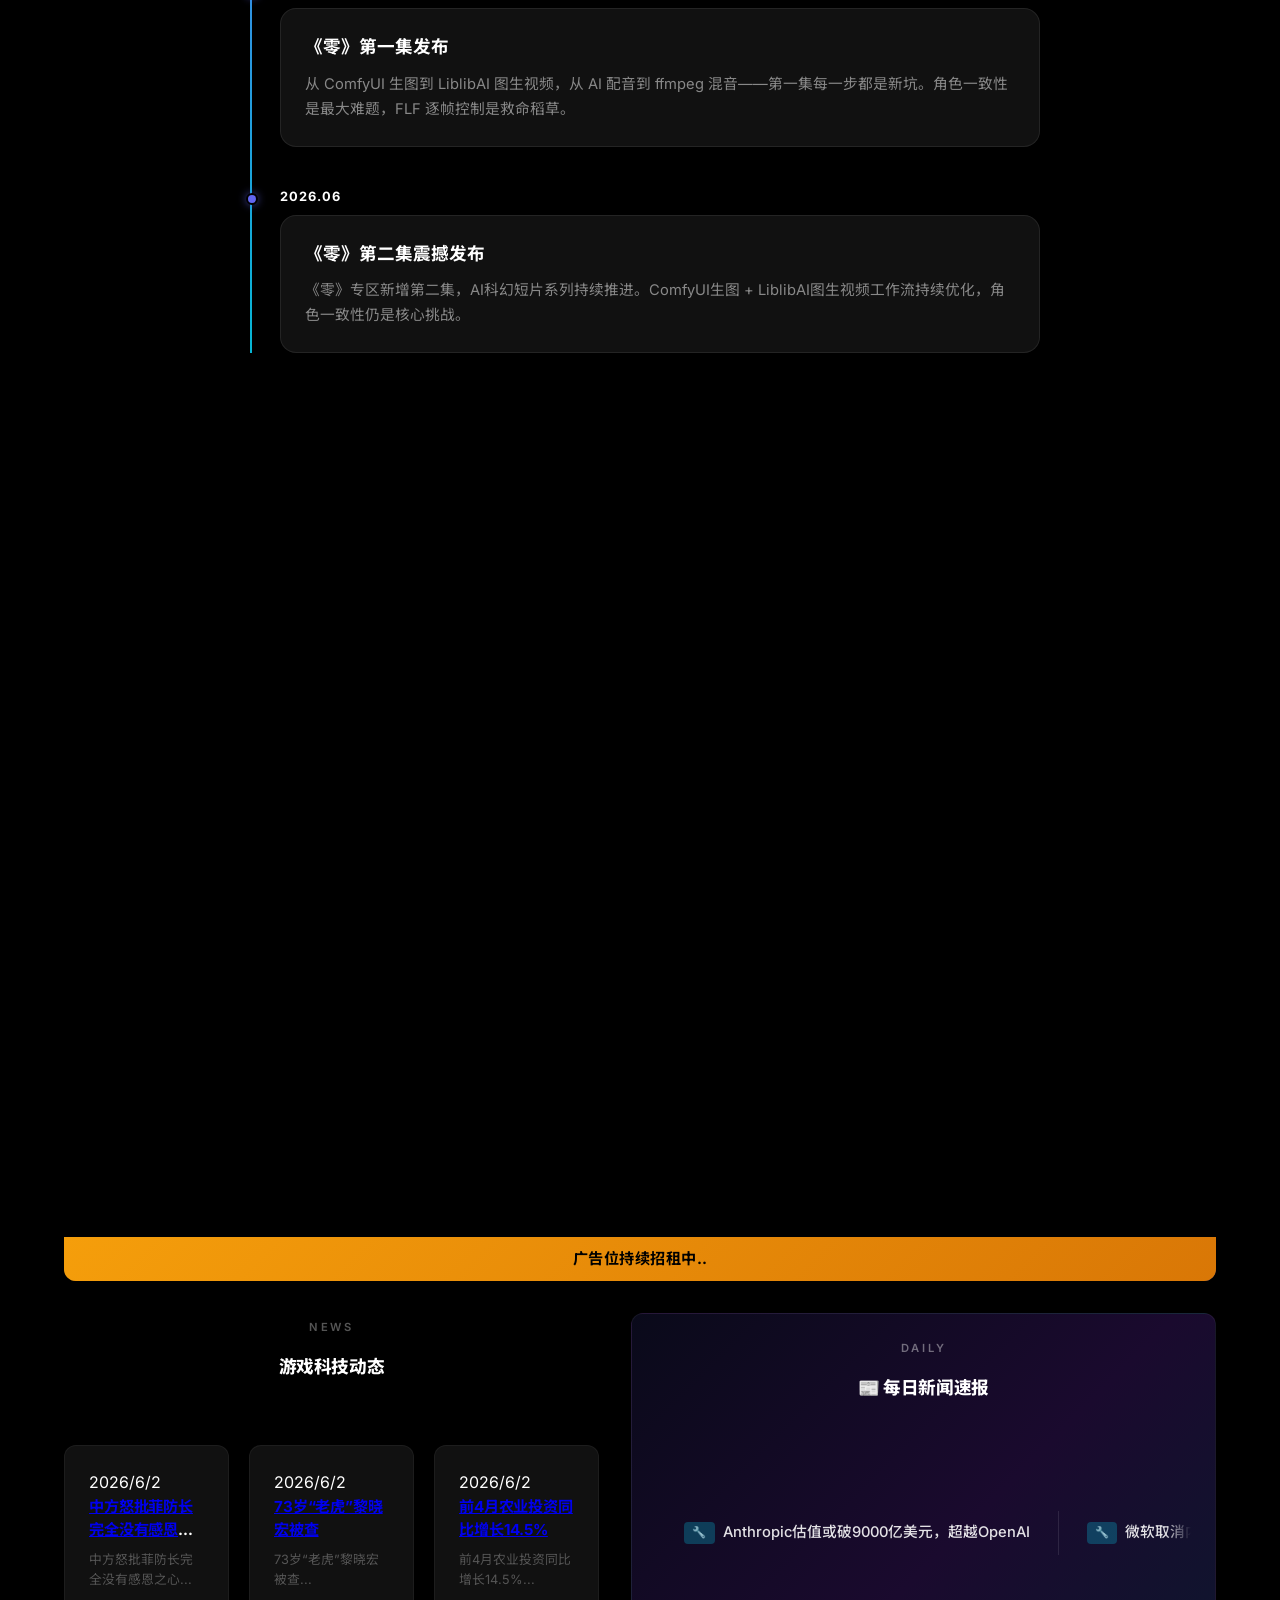
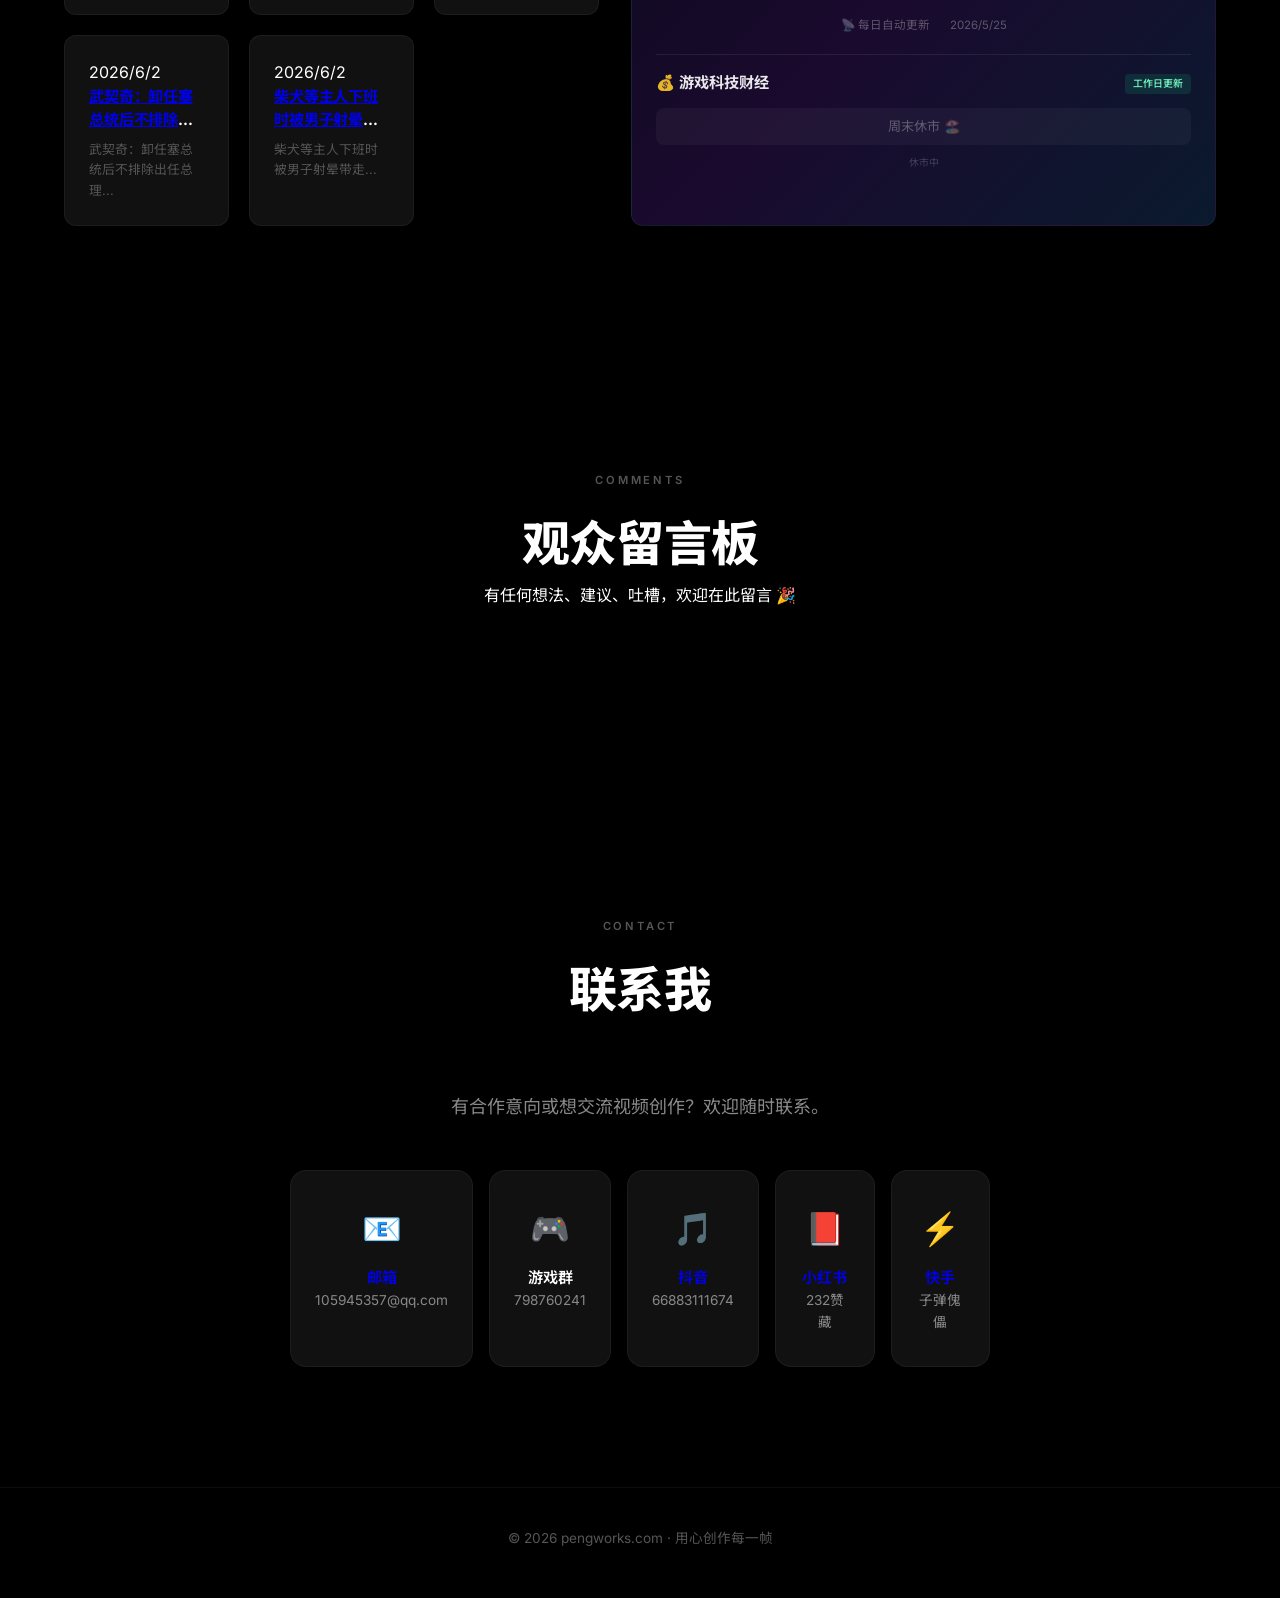
==== commit d9f88715: "feat: 魂系列+怀旧专区加视频；创作历程顺序修正" ====
--- a/index.html
+++ b/index.html
@@ -249,17 +249,17 @@
                     </div>
                 </div>
                 <div class="journey-item">
+                    <div class="journey-date">2026.05</div>
+                    <div class="journey-card">
+                        <h3>《零》第一集发布</h3>
+                        <p>从 ComfyUI 生图到 LiblibAI 图生视频，从 AI 配音到 ffmpeg 混音——第一集每一步都是新坑。角色一致性是最大难题，FLF 逐帧控制是救命稻草。</p>
+                    </div>
+                </div>
+                <div class="journey-item">
                     <div class="journey-date">2026.06</div>
                     <div class="journey-card">
                         <h3>《零》第二集震撼发布</h3>
                         <p>《零》专区新增第二集，AI科幻短片系列持续推进。ComfyUI生图 + LiblibAI图生视频工作流持续优化，角色一致性仍是核心挑战。</p>
-                    </div>
-                </div>
-                <div class="journey-item">
-                    <div class="journey-date">2026.05</div>
-                    <div class="journey-card">
-                        <h3>《零》第一集发布</h3>
-                        <p>从 ComfyUI 生图到 LiblibAI 图生视频，从 AI 配音到 ffmpeg 混音——第一集每一步都是新坑。角色一致性是最大难题，FLF 逐帧控制是救命稻草。</p>
                     </div>
                 </div>
             </div>
--- a/style.css
+++ b/style.css
@@ -987,9 +987,40 @@
     color: #fff;
 }
 
-/* 播放列表 iframe 高度调小 */
+.work-embed[data-workid] {
+    display: flex;
+    flex-direction: column;
+    padding-top: 0;
+    height: auto;
+    overflow: hidden;
+}
+
+/* 播放列表 iframe：覆盖 absolute 定位，改为正常文档流 */
 .work-embed[data-workid] iframe {
+    position: relative;
+    top: auto;
+    left: auto;
+    width: 100%;
     height: 220px;
+    border: none;
+    flex-shrink: 0;
+}
+
+/* 大卡片里的播放列表 iframe 高一点 */
+.work-card-large .work-embed[data-workid] iframe {
+    height: 315px;
+}
+
+/* 手机端播放列表 iframe 高度 */
+@media (max-width: 768px) {
+    .work-embed[data-workid] iframe {
+        height: 56.25vw;
+        max-height: 220px;
+    }
+    
+    .work-card-large .work-embed[data-workid] iframe {
+        max-height: 260px;
+    }
 }
 
 /* ========== Profile Avatar ========== */
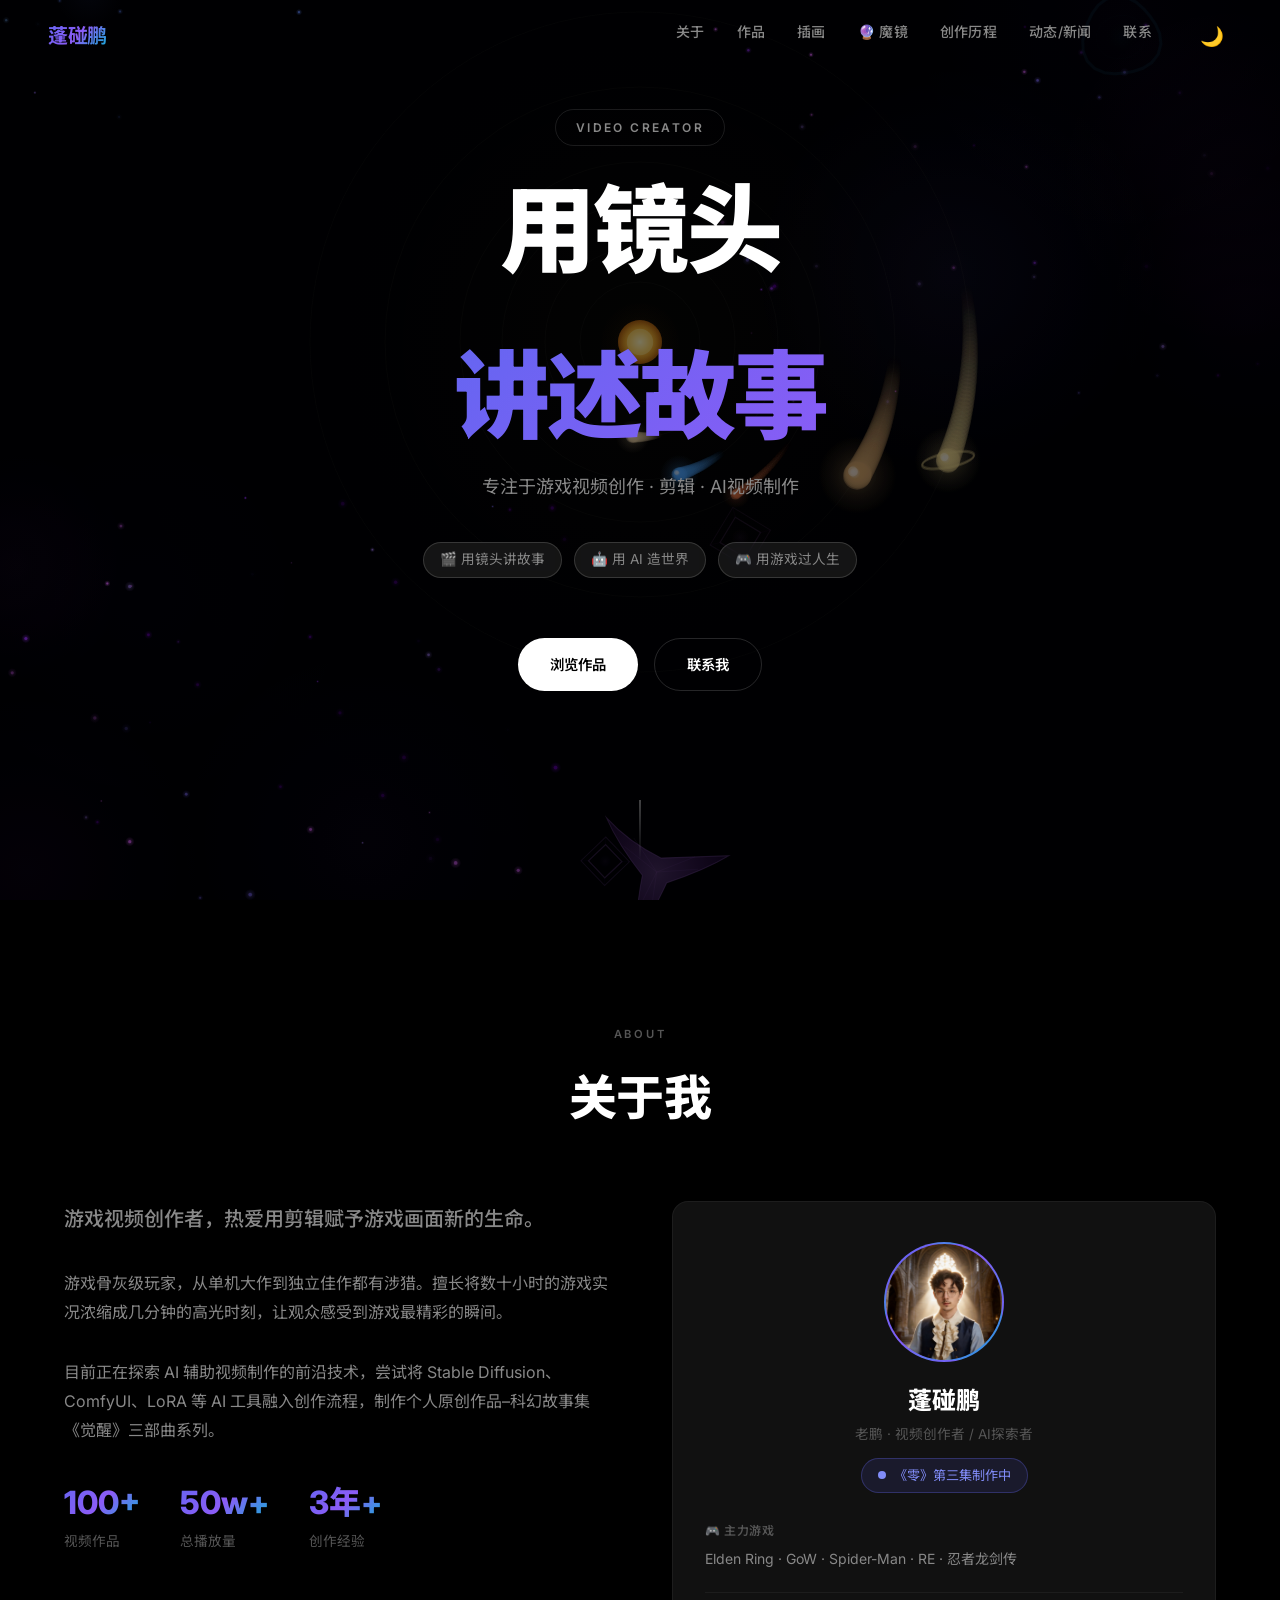
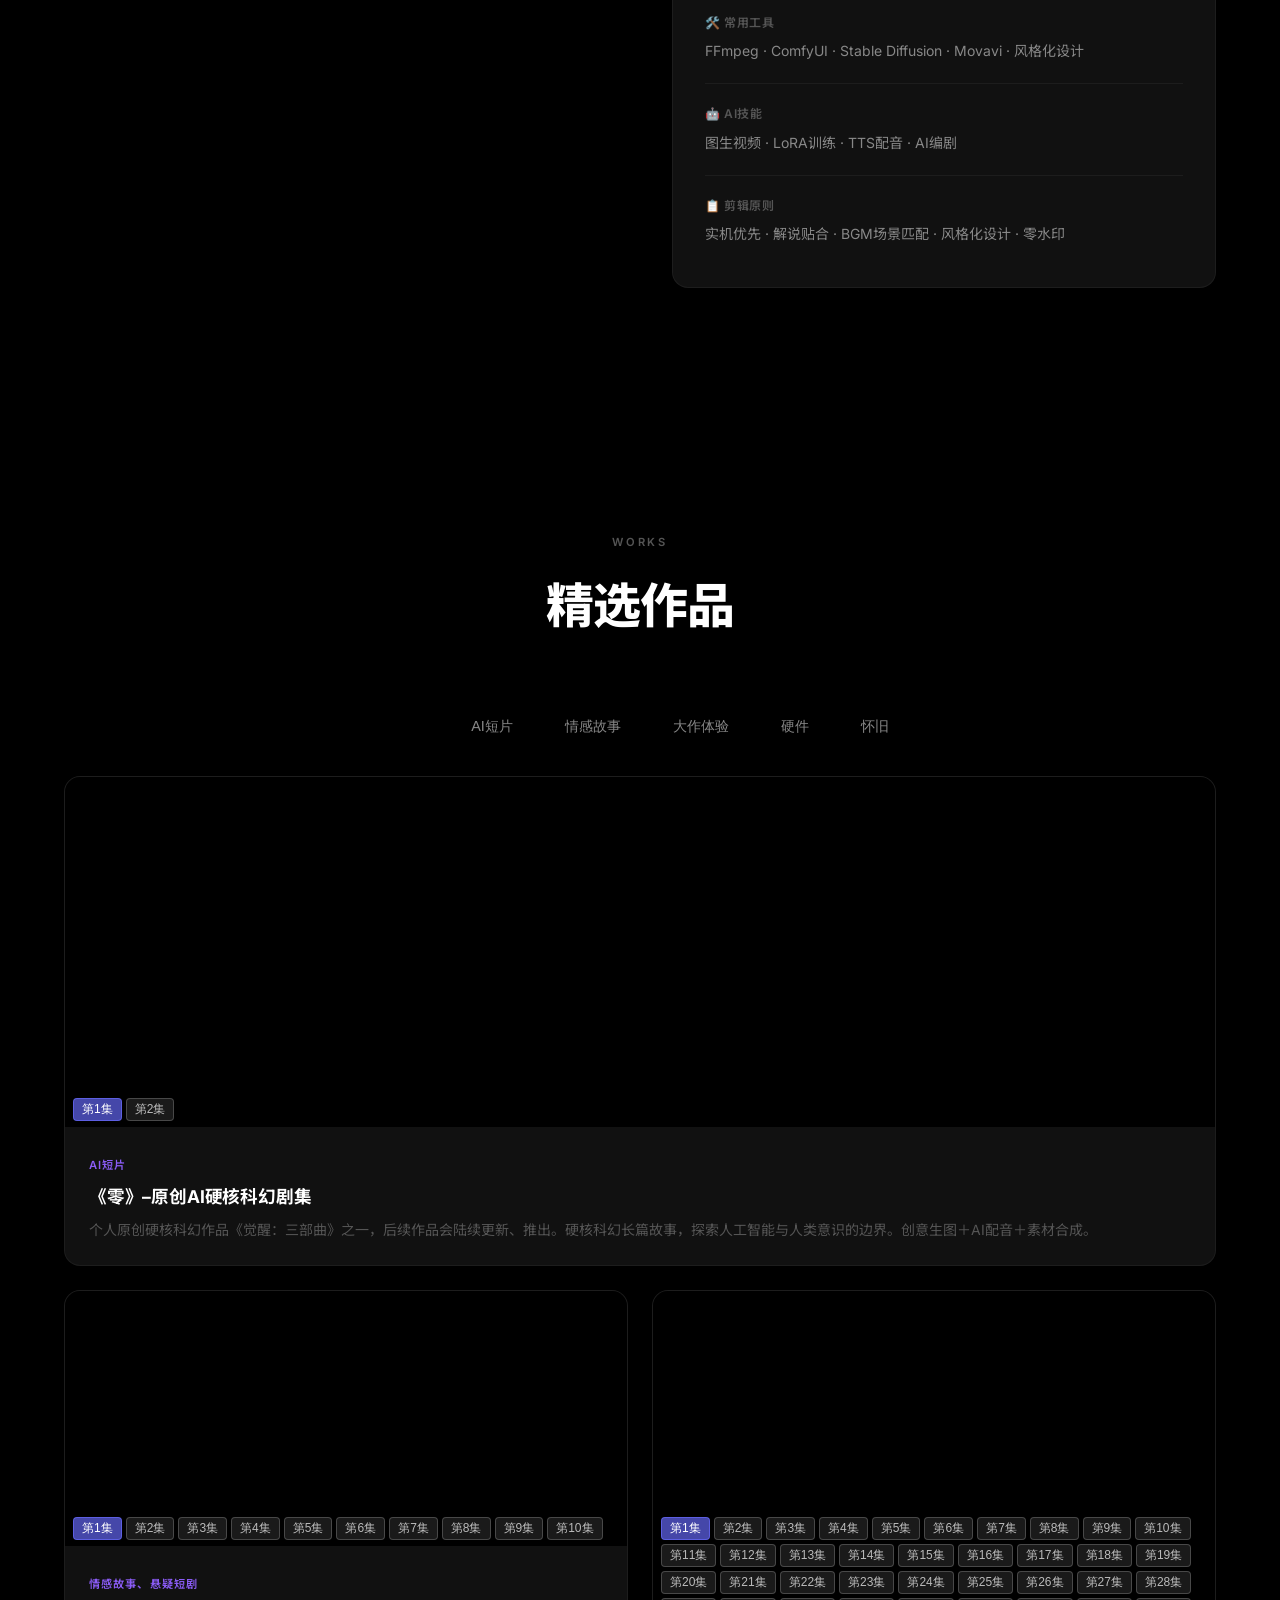
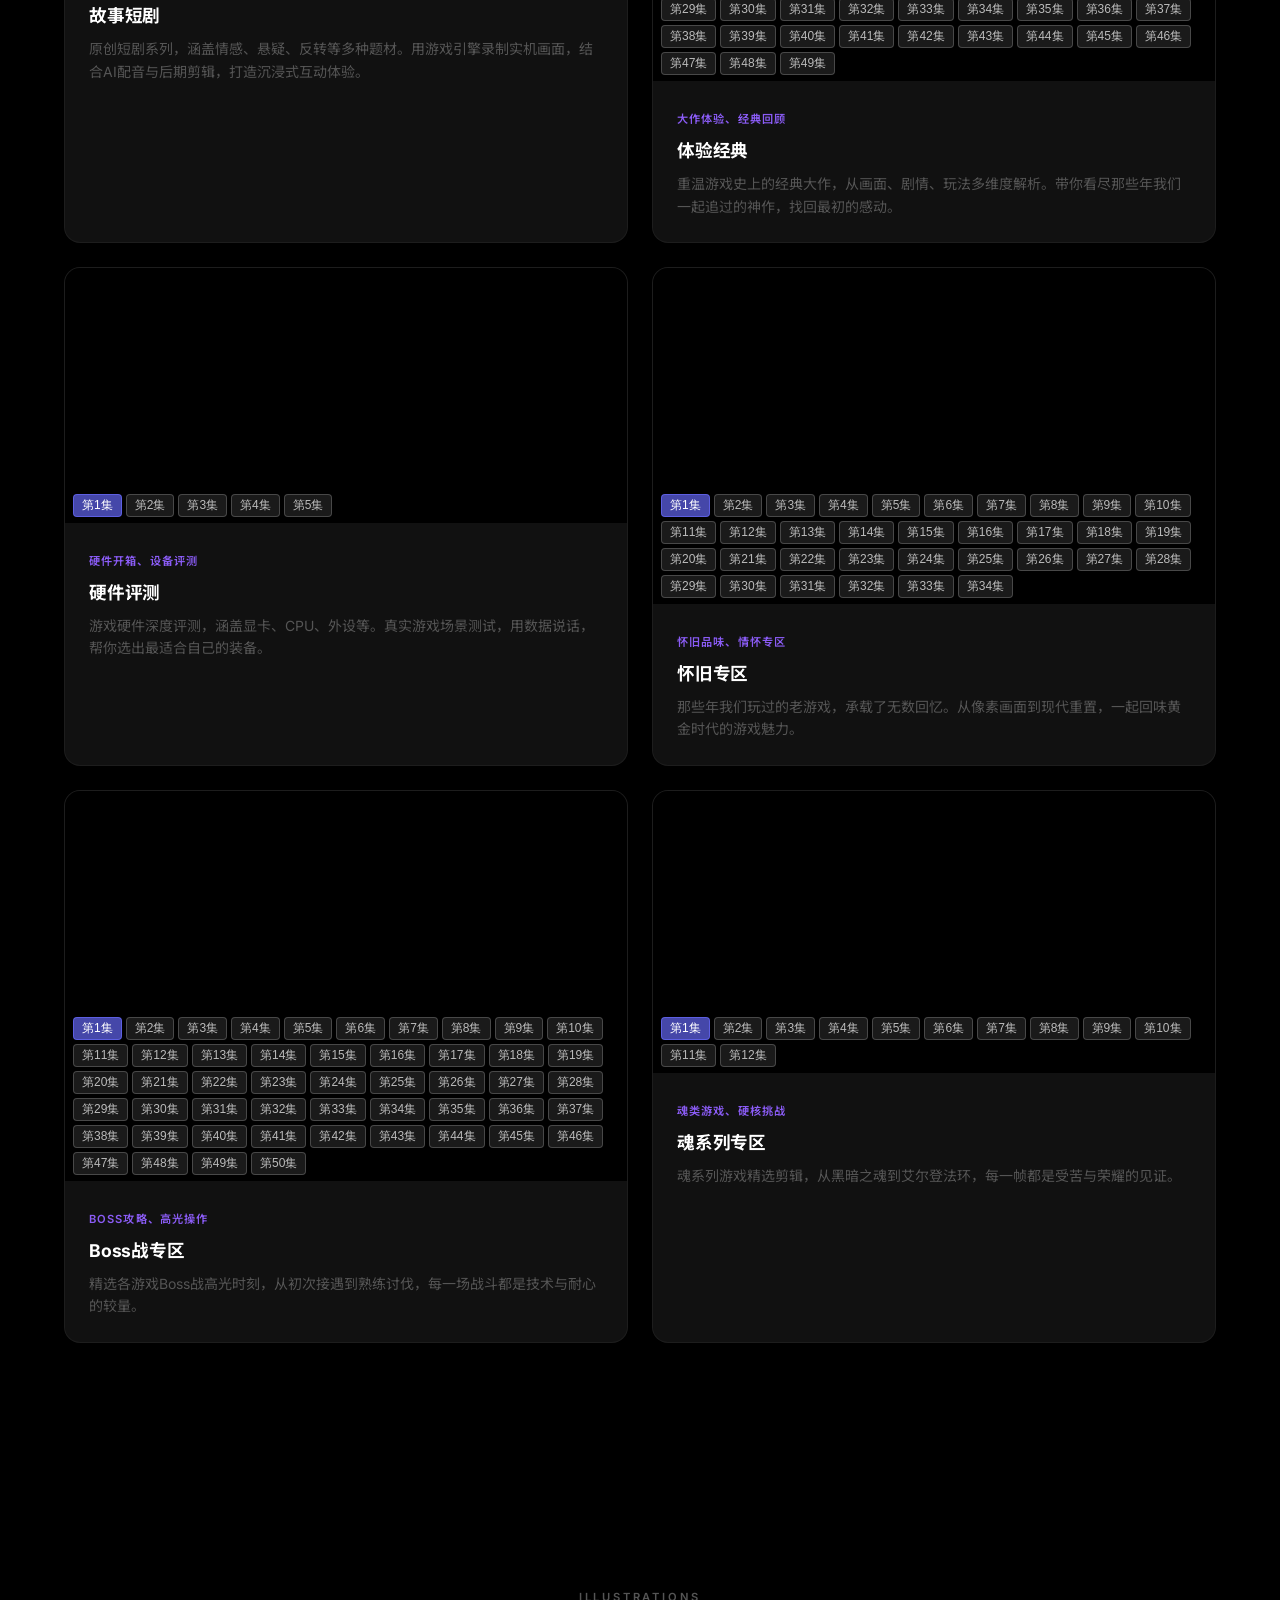
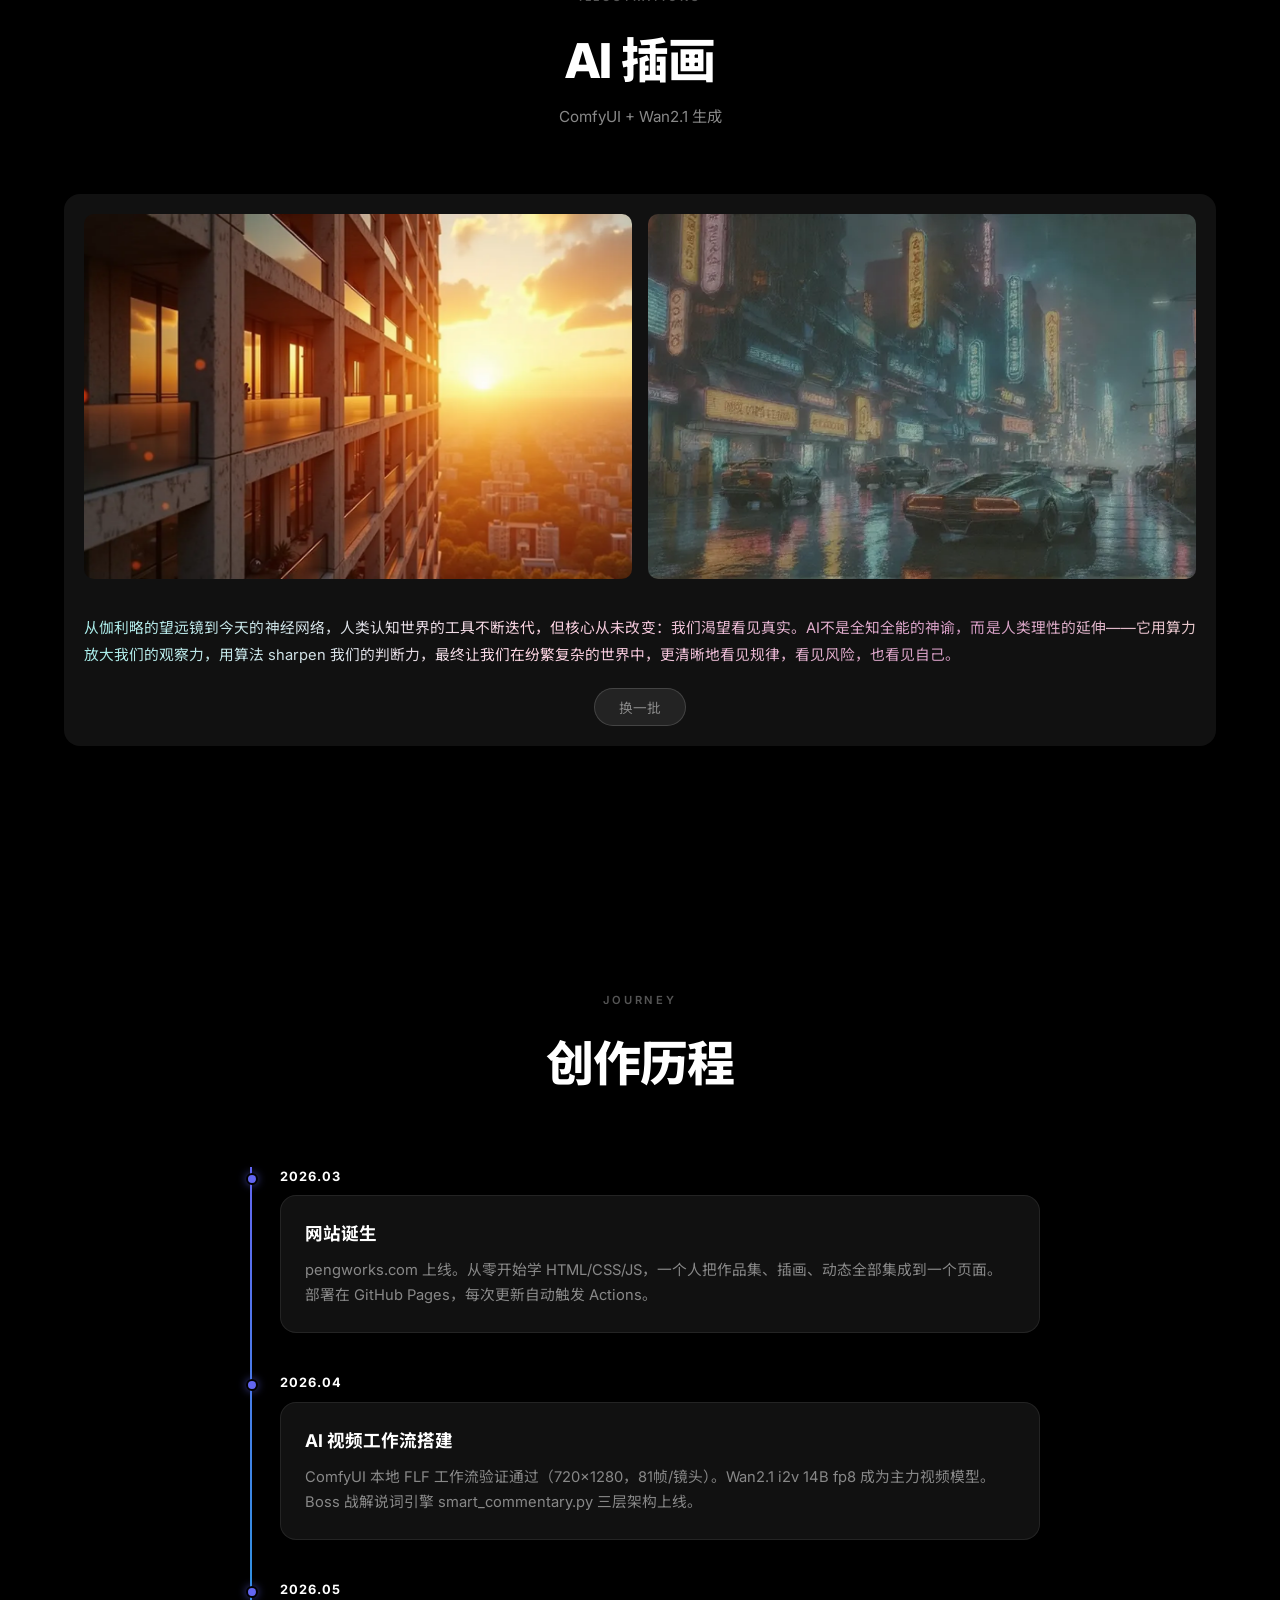
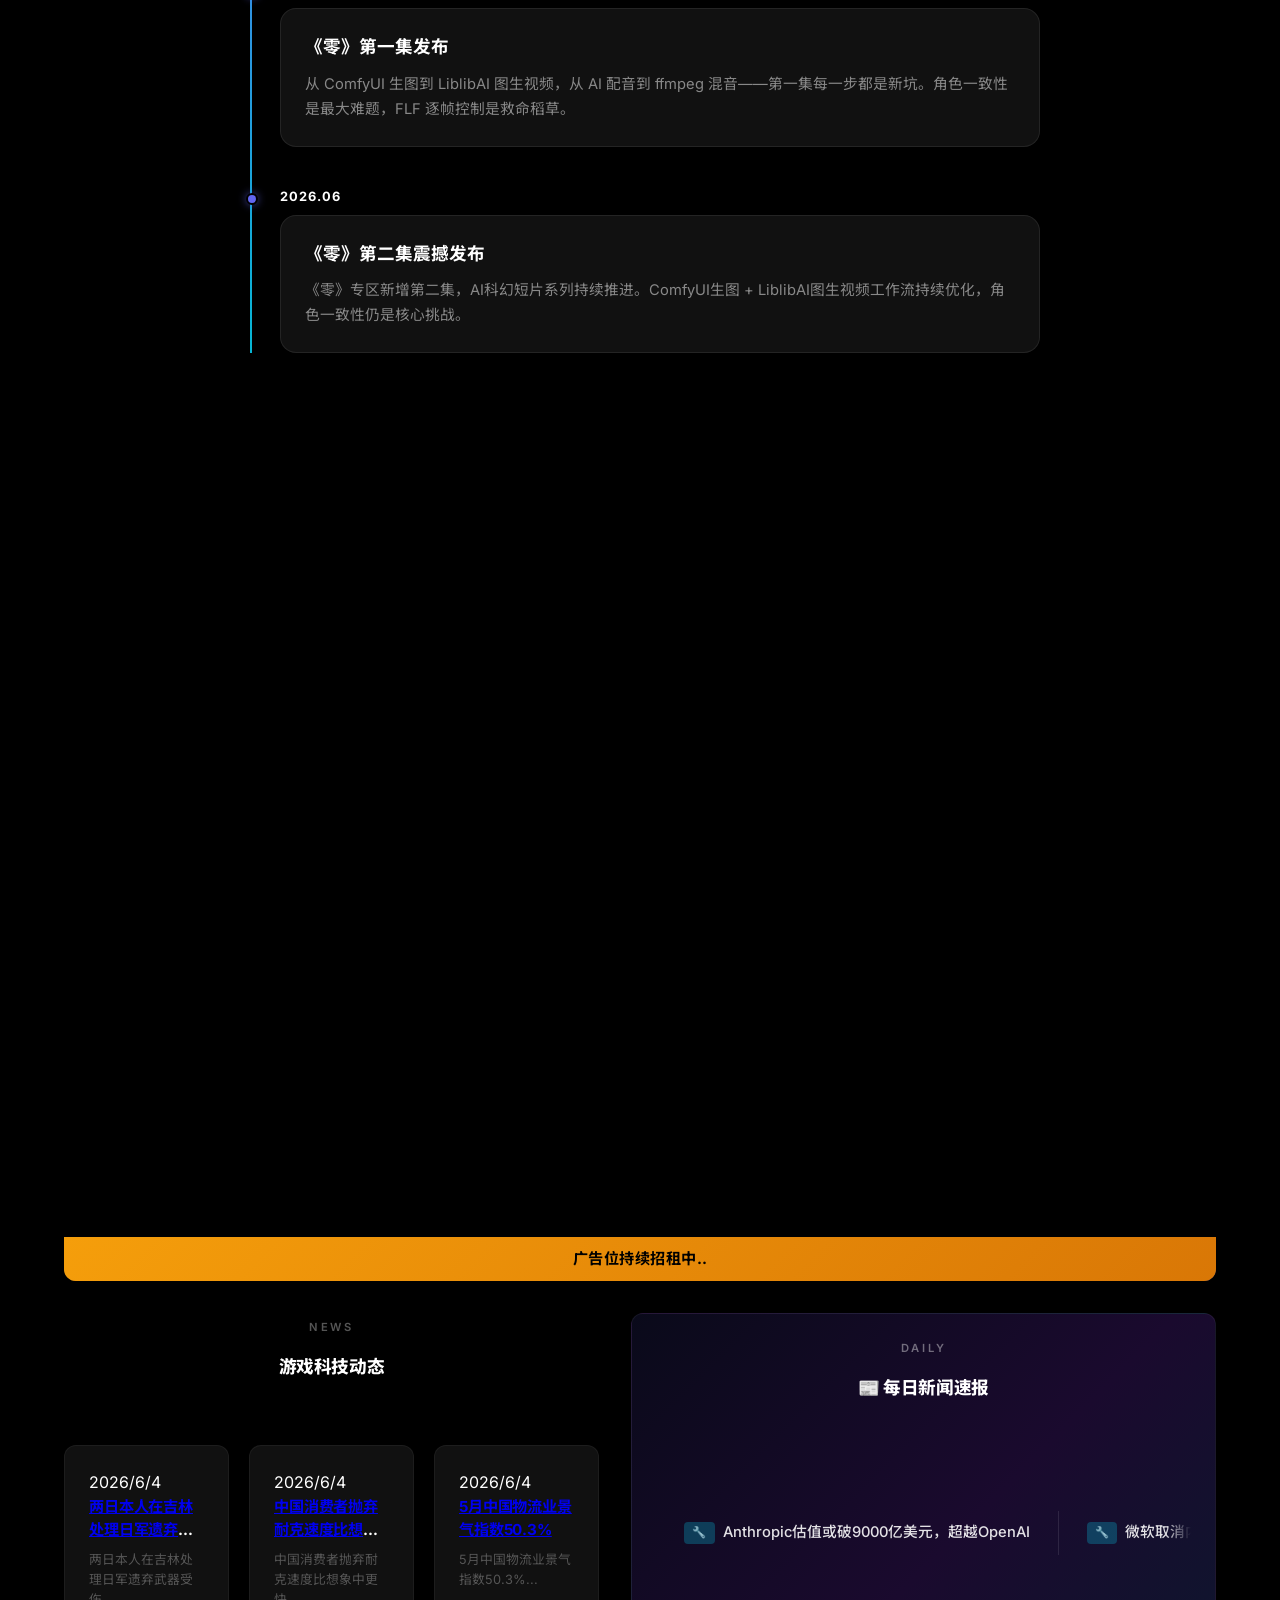
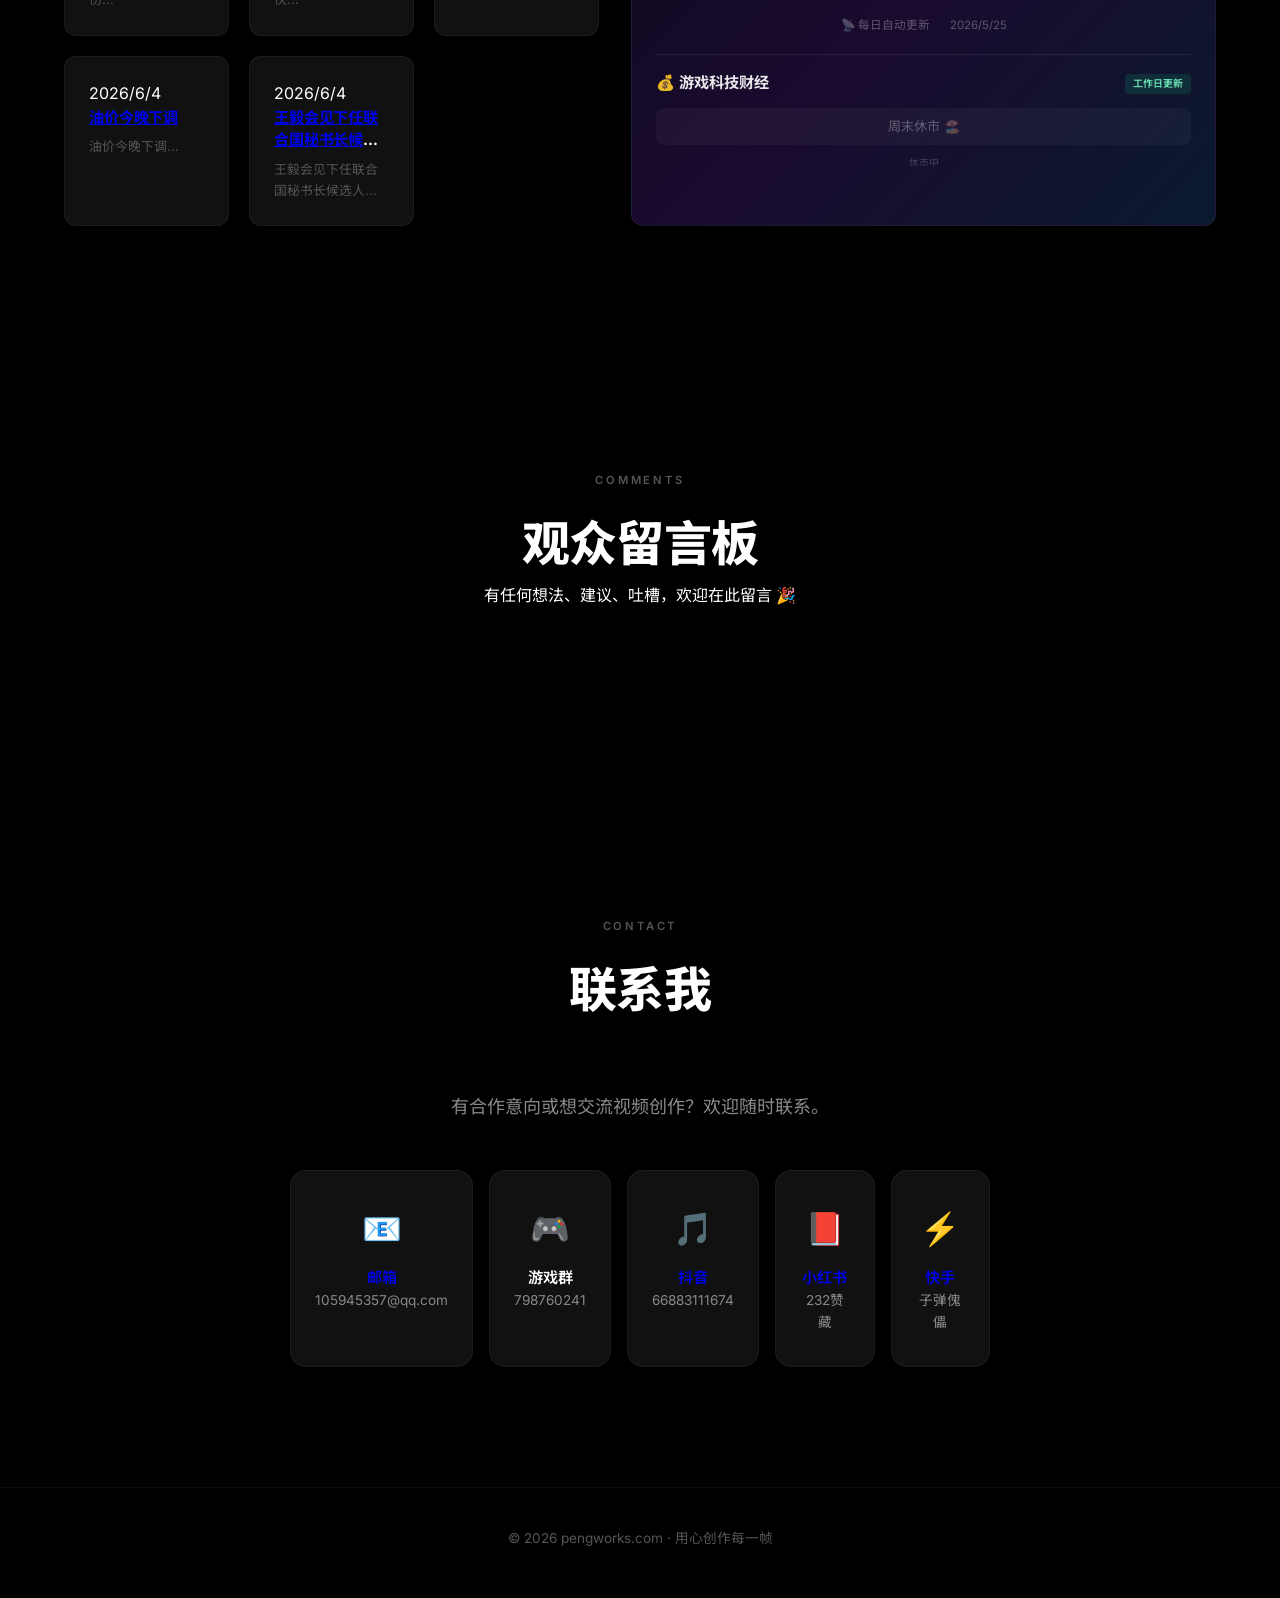
==== commit a0f57a8b: "feat: 添加魔镜AI颜值评分页面" ====
--- a/index.html
+++ b/index.html
@@ -65,6 +65,7 @@
             <a href="#about">关于</a>
             <a href="#works">作品</a>
             <a href="#illustrations">插画</a>
+            <a href="./mirror.html">🔮 魔镜</a>
             <a href="#journey">创作历程</a>
             <a href="#news">动态/新闻</a>
             <a href="#contact">联系</a>
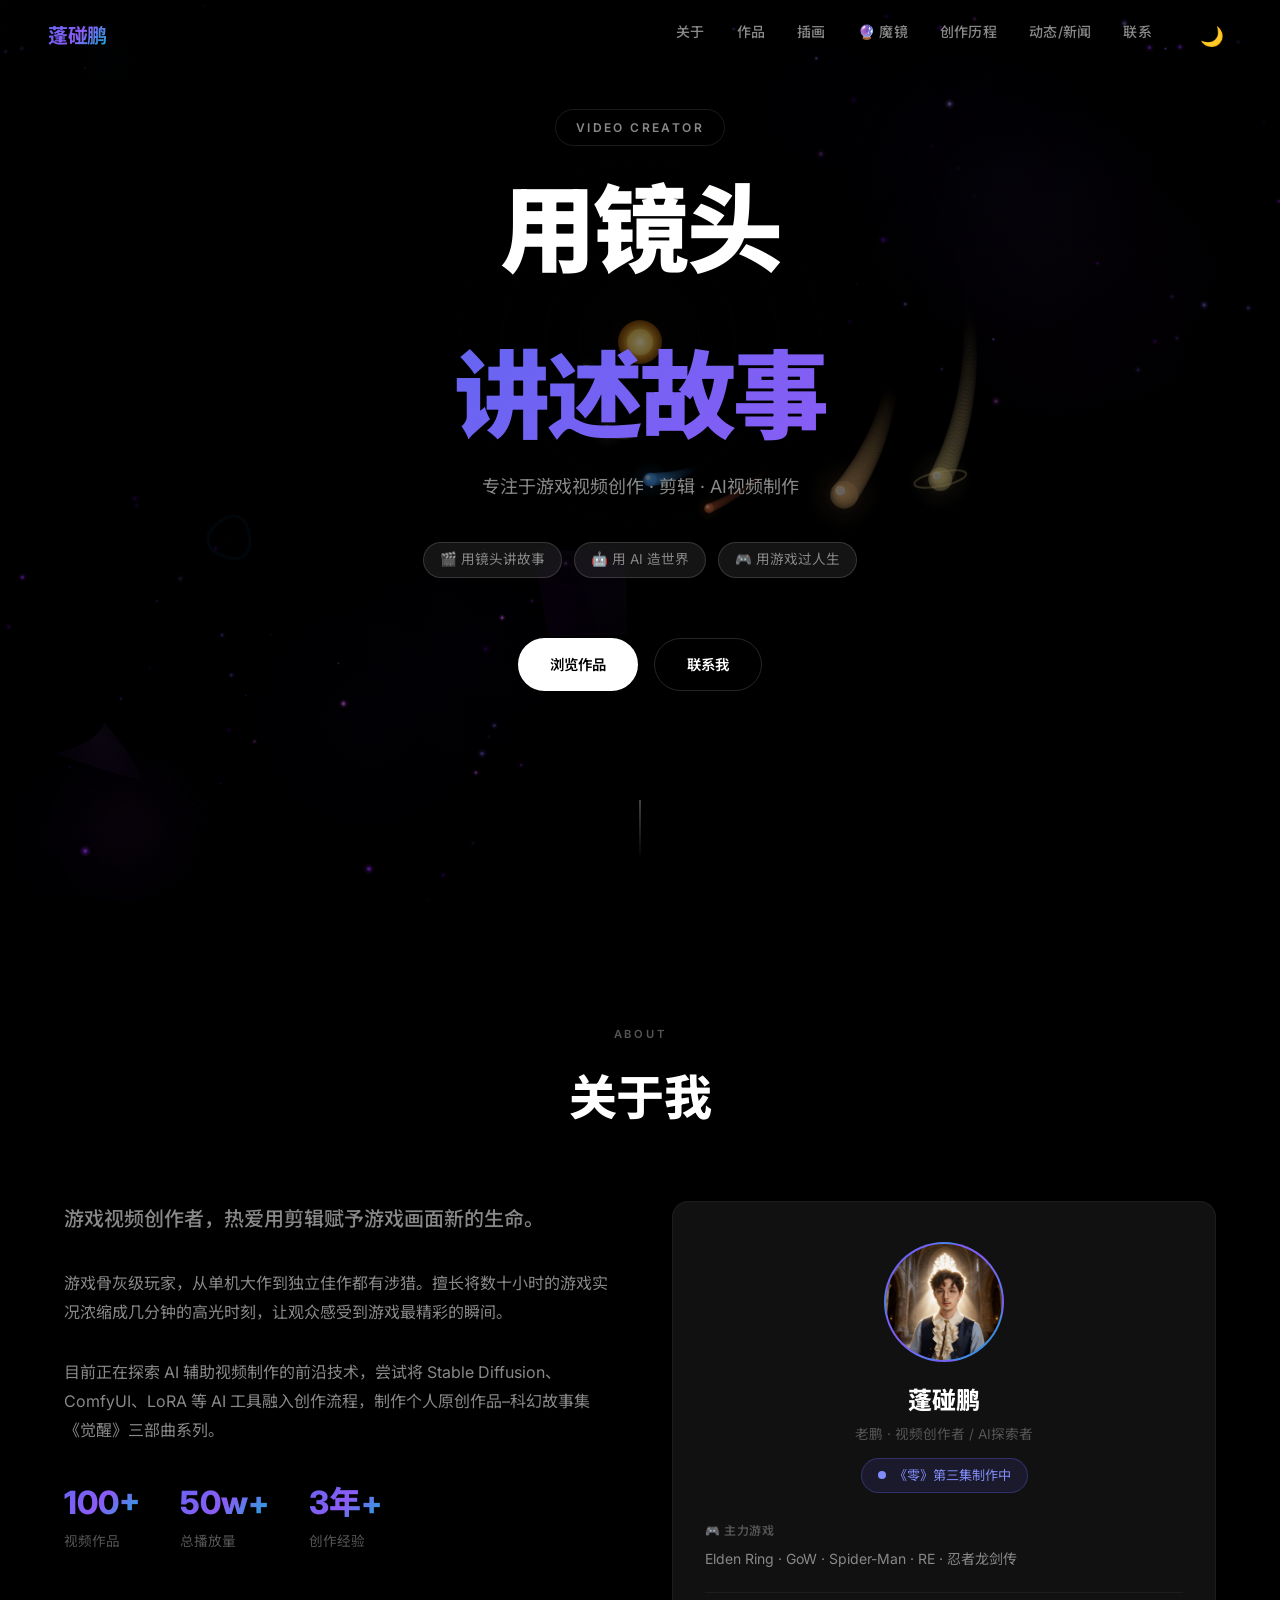
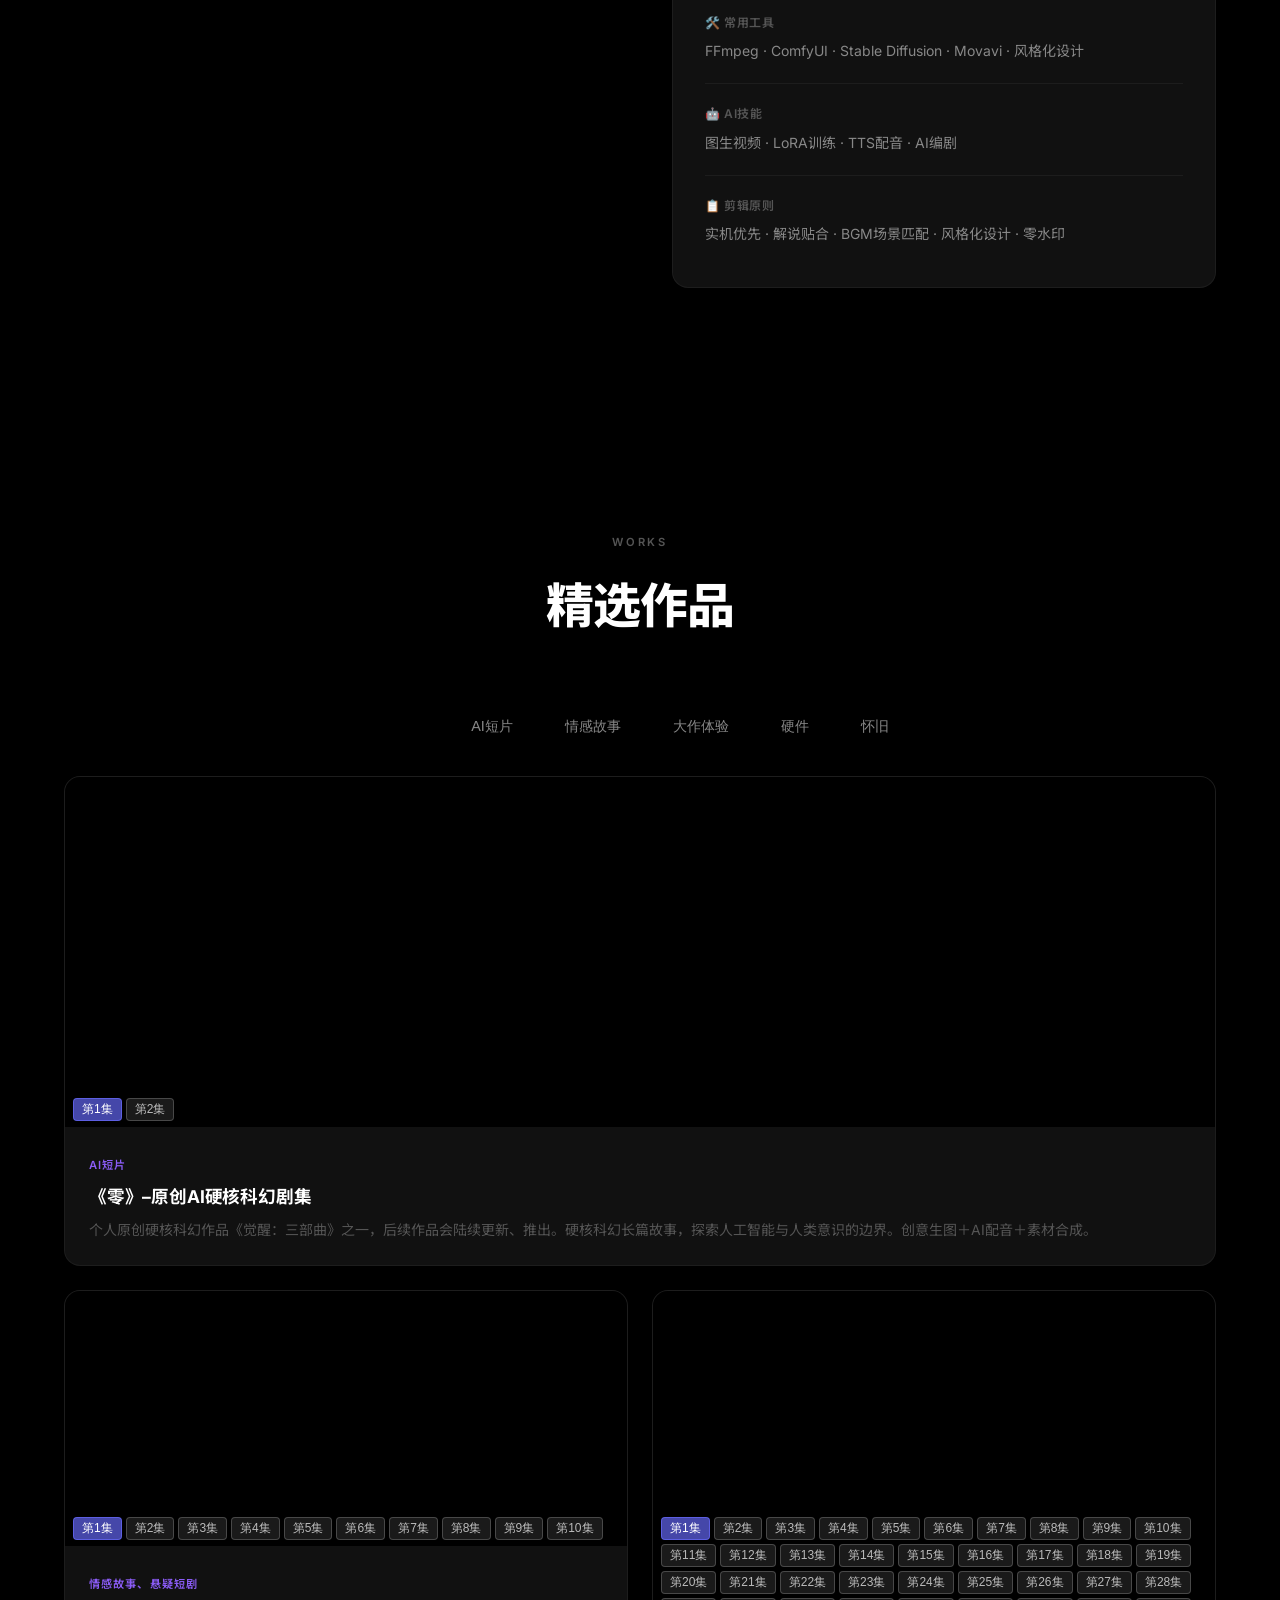
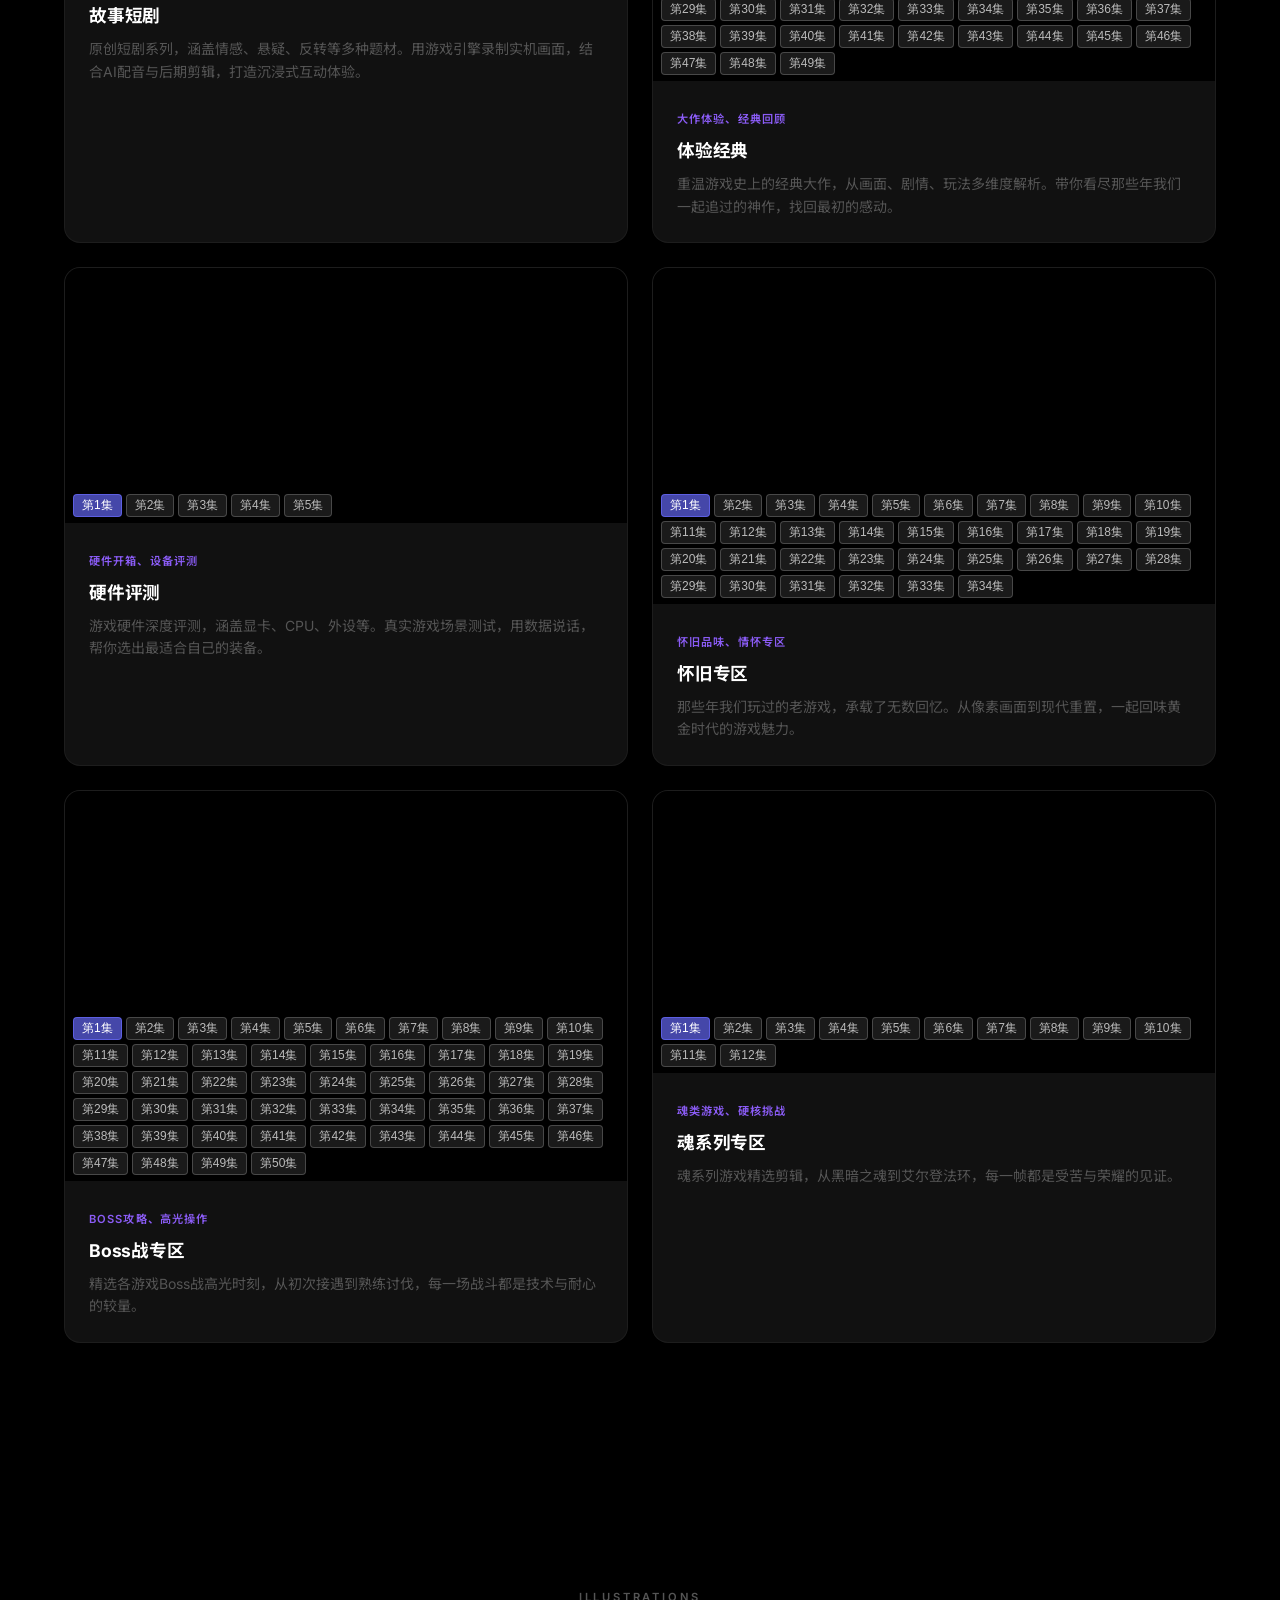
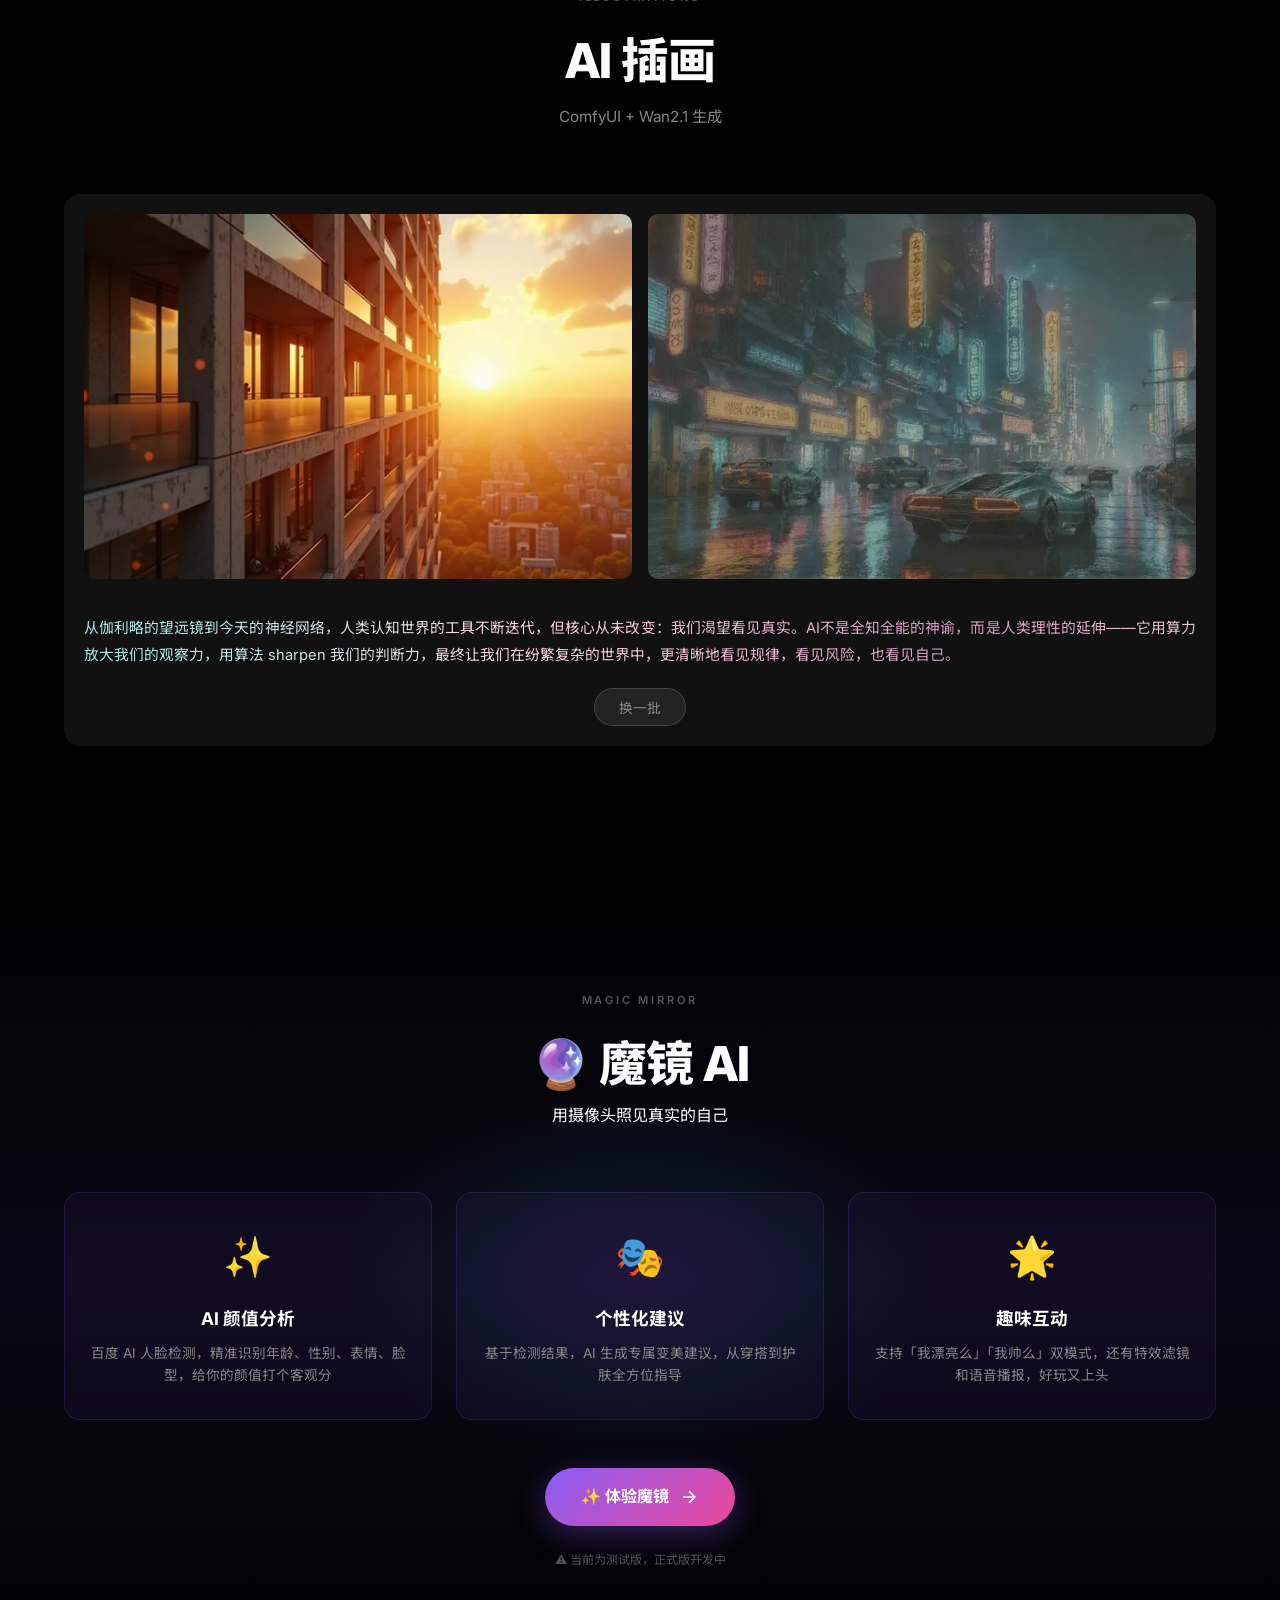
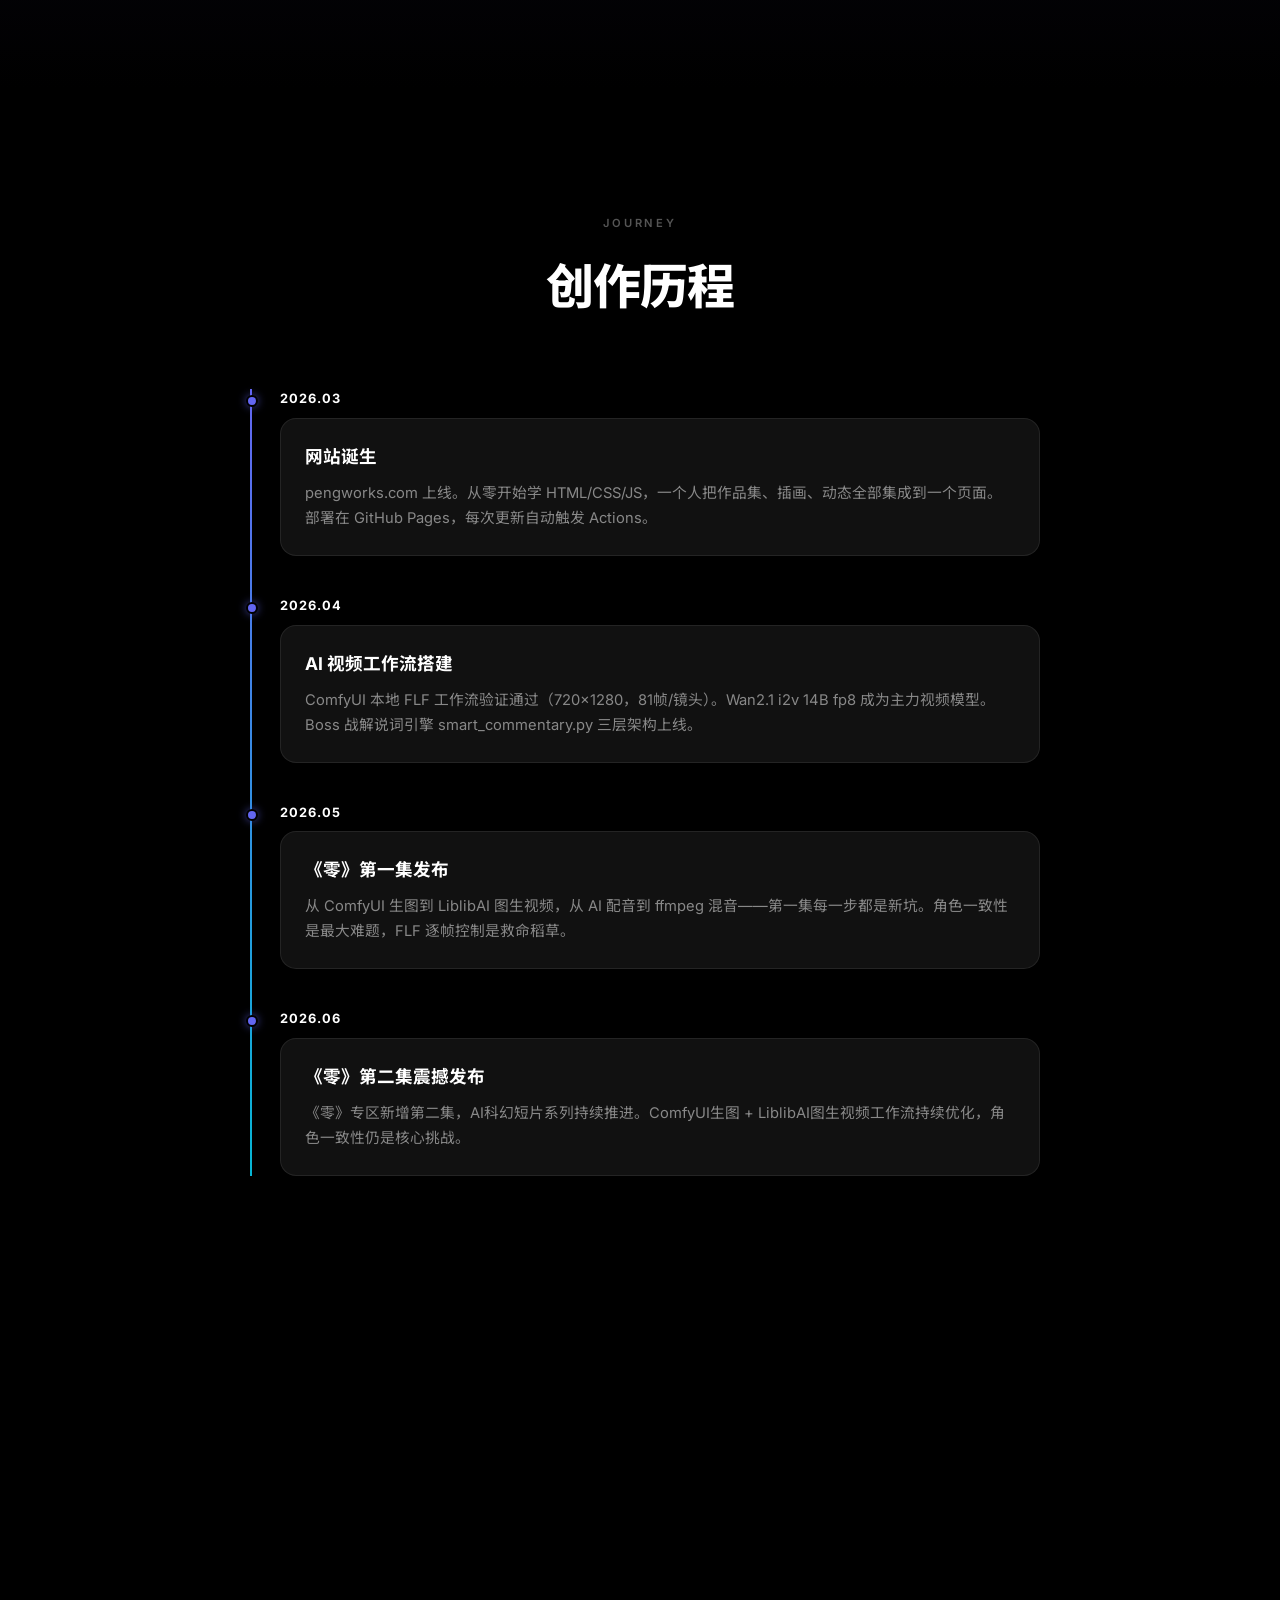
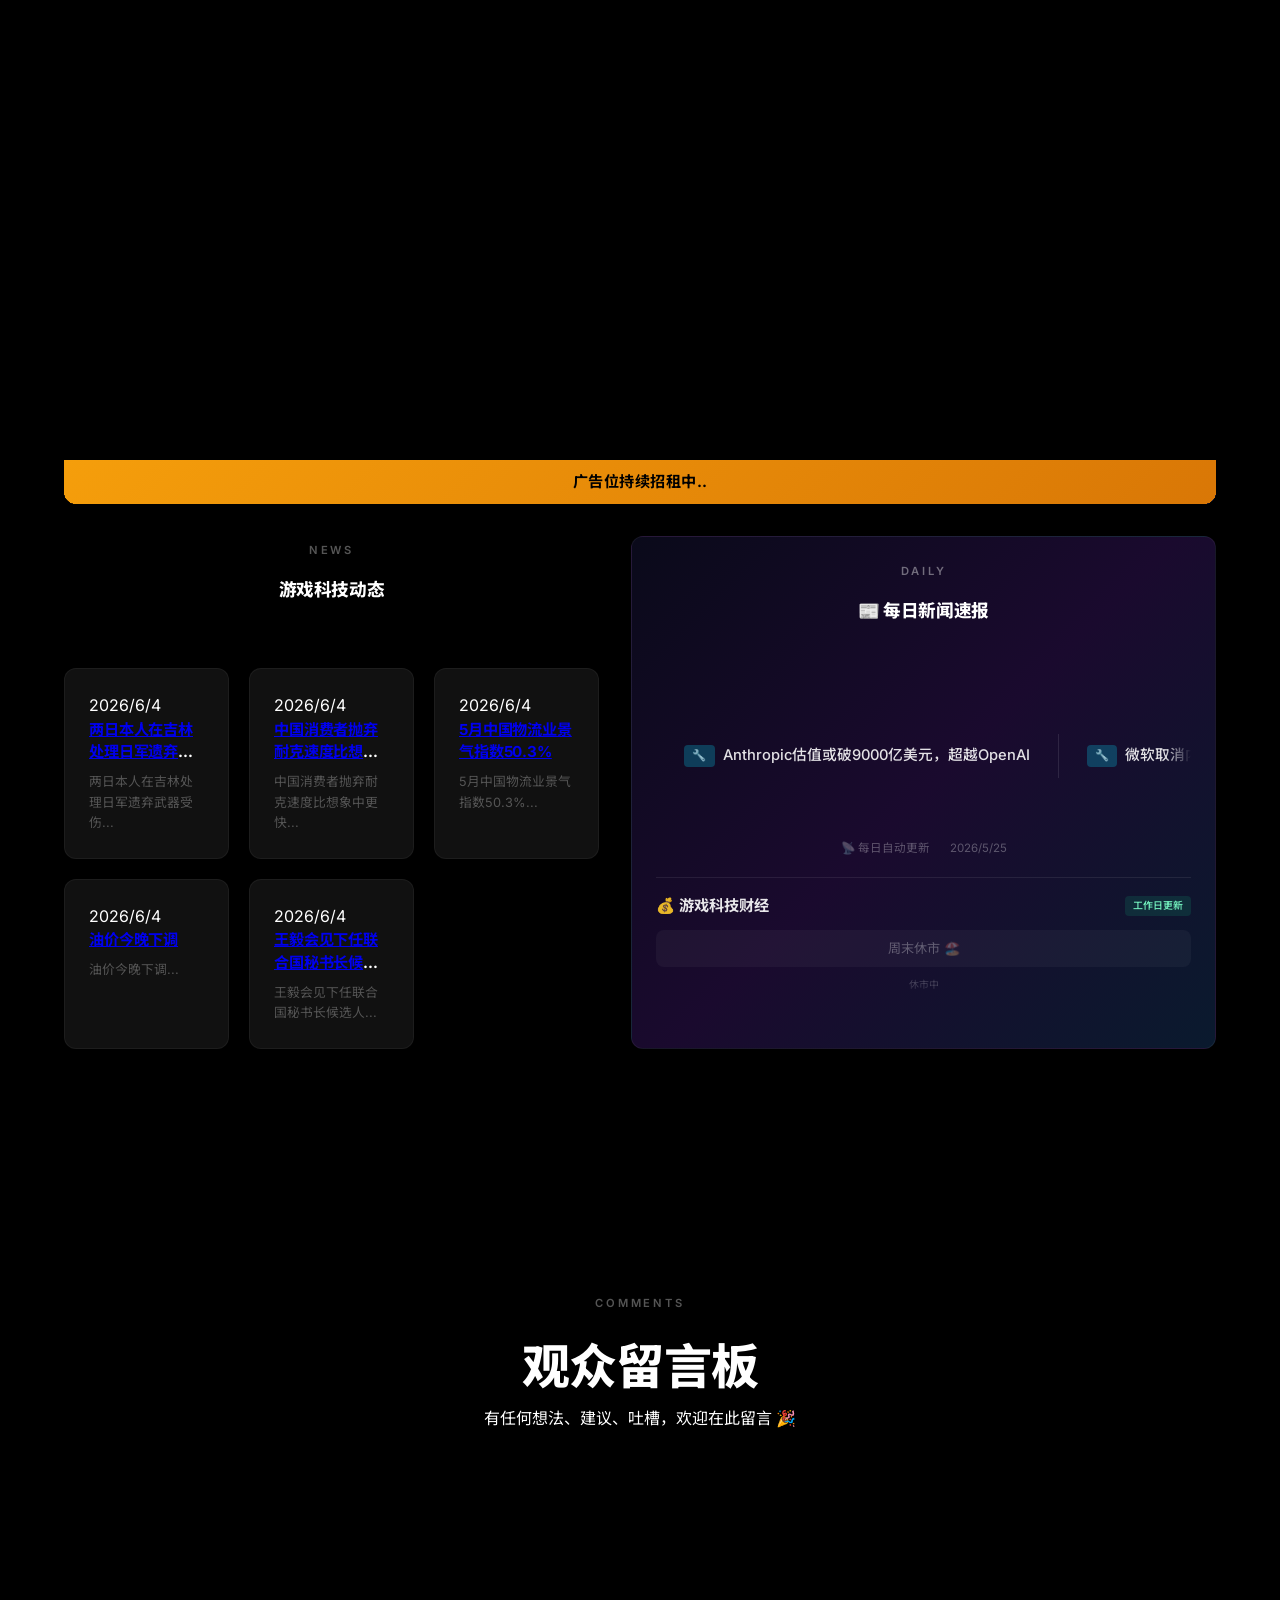
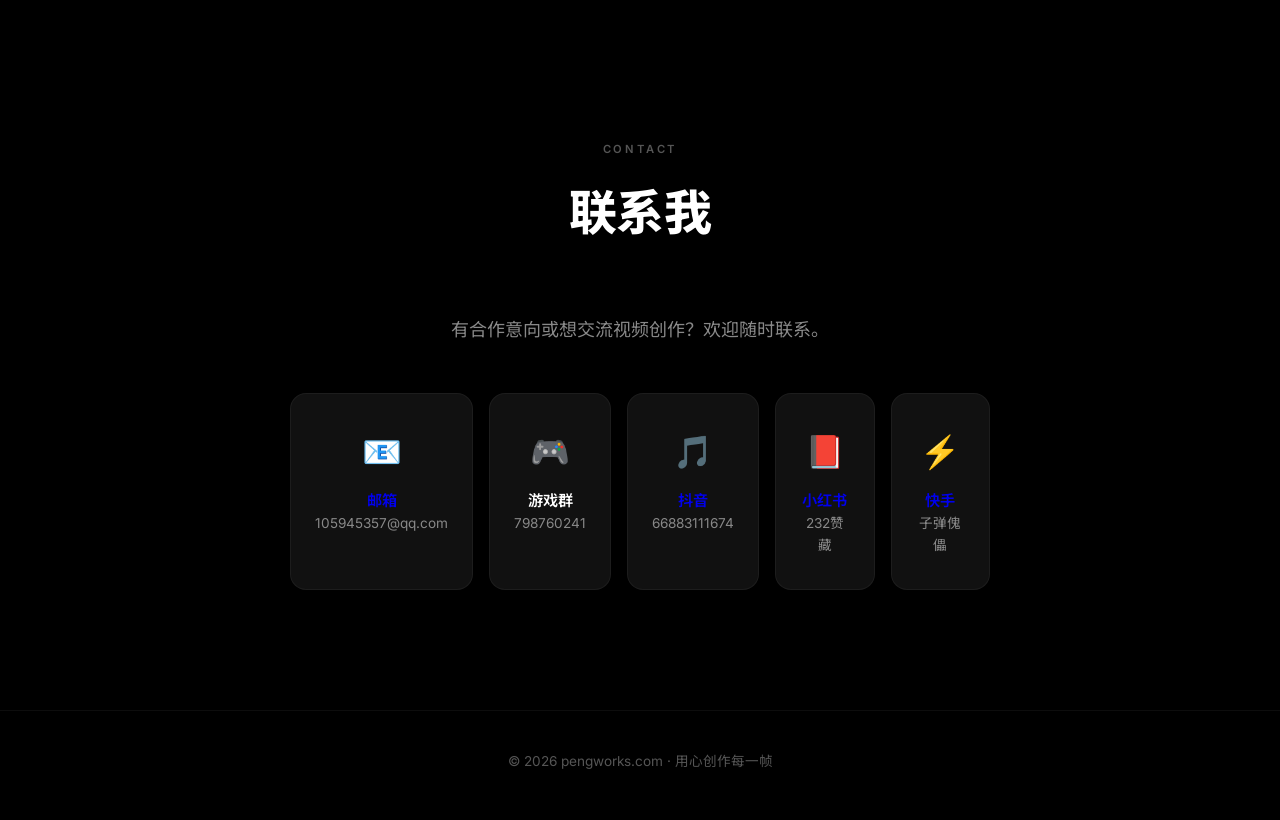
==== commit 45c89d6d: "feat: 新增魔镜AI介绍区（插画与创作历程之间）" ====
--- a/index.html
+++ b/index.html
@@ -227,6 +227,42 @@
         </div>
     </section>
 
+    <!-- 🔮 魔镜 AI 颜值评分 -->
+    <section class="section section-mirror" id="mirror">
+        <div class="mirror-glow"></div>
+        <div class="container">
+            <div class="section-header">
+                <span class="section-tag">MAGIC MIRROR</span>
+                <h2 class="section-title">🔮 魔镜 AI</h2>
+                <p class="section-desc">用摄像头照见真实的自己</p>
+            </div>
+            <div class="mirror-intro">
+                <div class="mirror-card">
+                    <div class="mirror-icon">✨</div>
+                    <h3>AI 颜值分析</h3>
+                    <p>百度 AI 人脸检测，精准识别年龄、性别、表情、脸型，给你的颜值打个客观分</p>
+                </div>
+                <div class="mirror-card">
+                    <div class="mirror-icon">🎭</div>
+                    <h3>个性化建议</h3>
+                    <p>基于检测结果，AI 生成专属变美建议，从穿搭到护肤全方位指导</p>
+                </div>
+                <div class="mirror-card">
+                    <div class="mirror-icon">🌟</div>
+                    <h3>趣味互动</h3>
+                    <p>支持「我漂亮么」「我帅么」双模式，还有特效滤镜和语音播报，好玩又上头</p>
+                </div>
+            </div>
+            <div class="mirror-cta">
+                <a href="./mirror.html" class="btn-mirror">
+                    <span>✨ 体验魔镜</span>
+                    <svg width="20" height="20" viewBox="0 0 24 24" fill="none" stroke="currentColor" stroke-width="2"><path d="M5 12h14M12 5l7 7-7 7"/></svg>
+                </a>
+            </div>
+            <p class="mirror-note">⚠️ 当前为测试版，正式版开发中</p>
+        </div>
+    </section>
+
     <!-- 创作历程 -->
     <section class="section" id="journey">
         <div class="container">
--- a/style.css
+++ b/style.css
@@ -625,6 +625,94 @@
 .contact-card p {
     font-size: 0.85rem;
     color: var(--text-secondary);
+}
+
+/* ========== Mirror Section ========== */
+.section-mirror {
+    position: relative;
+    background: linear-gradient(180deg, var(--bg-primary) 0%, #0a0815 50%, var(--bg-primary) 100%);
+}
+
+.mirror-glow {
+    position: absolute;
+    top: 50%;
+    left: 50%;
+    transform: translate(-50%, -50%);
+    width: 600px;
+    height: 400px;
+    background: radial-gradient(ellipse, rgba(139, 92, 246, 0.12) 0%, rgba(6, 182, 212, 0.06) 40%, transparent 70%);
+    pointer-events: none;
+}
+
+.mirror-intro {
+    display: grid;
+    grid-template-columns: repeat(3, 1fr);
+    gap: 24px;
+    margin-bottom: 48px;
+}
+
+.mirror-card {
+    background: rgba(139, 92, 246, 0.06);
+    border: 1px solid rgba(139, 92, 246, 0.15);
+    border-radius: var(--radius);
+    padding: 32px 24px;
+    text-align: center;
+    transition: var(--transition);
+}
+
+.mirror-card:hover {
+    background: rgba(139, 92, 246, 0.10);
+    border-color: rgba(139, 92, 246, 0.3);
+    transform: translateY(-4px);
+}
+
+.mirror-icon {
+    font-size: 2.5rem;
+    margin-bottom: 16px;
+}
+
+.mirror-card h3 {
+    font-size: 1.1rem;
+    font-weight: 700;
+    margin-bottom: 10px;
+    color: var(--text-primary);
+}
+
+.mirror-card p {
+    font-size: 0.85rem;
+    color: var(--text-secondary);
+    line-height: 1.6;
+}
+
+.mirror-cta {
+    text-align: center;
+    margin-bottom: 24px;
+}
+
+.btn-mirror {
+    display: inline-flex;
+    align-items: center;
+    gap: 10px;
+    padding: 16px 36px;
+    background: linear-gradient(135deg, #8b5cf6 0%, #ec4899 100%);
+    border-radius: 100px;
+    color: #fff;
+    font-size: 1rem;
+    font-weight: 700;
+    text-decoration: none;
+    transition: var(--transition);
+    box-shadow: 0 8px 32px rgba(139, 92, 246, 0.35);
+}
+
+.btn-mirror:hover {
+    transform: translateY(-3px) scale(1.03);
+    box-shadow: 0 12px 40px rgba(139, 92, 246, 0.5);
+}
+
+.mirror-note {
+    text-align: center;
+    font-size: 0.75rem;
+    color: var(--text-tertiary);
 }
 
 /* ========== Footer ========== */
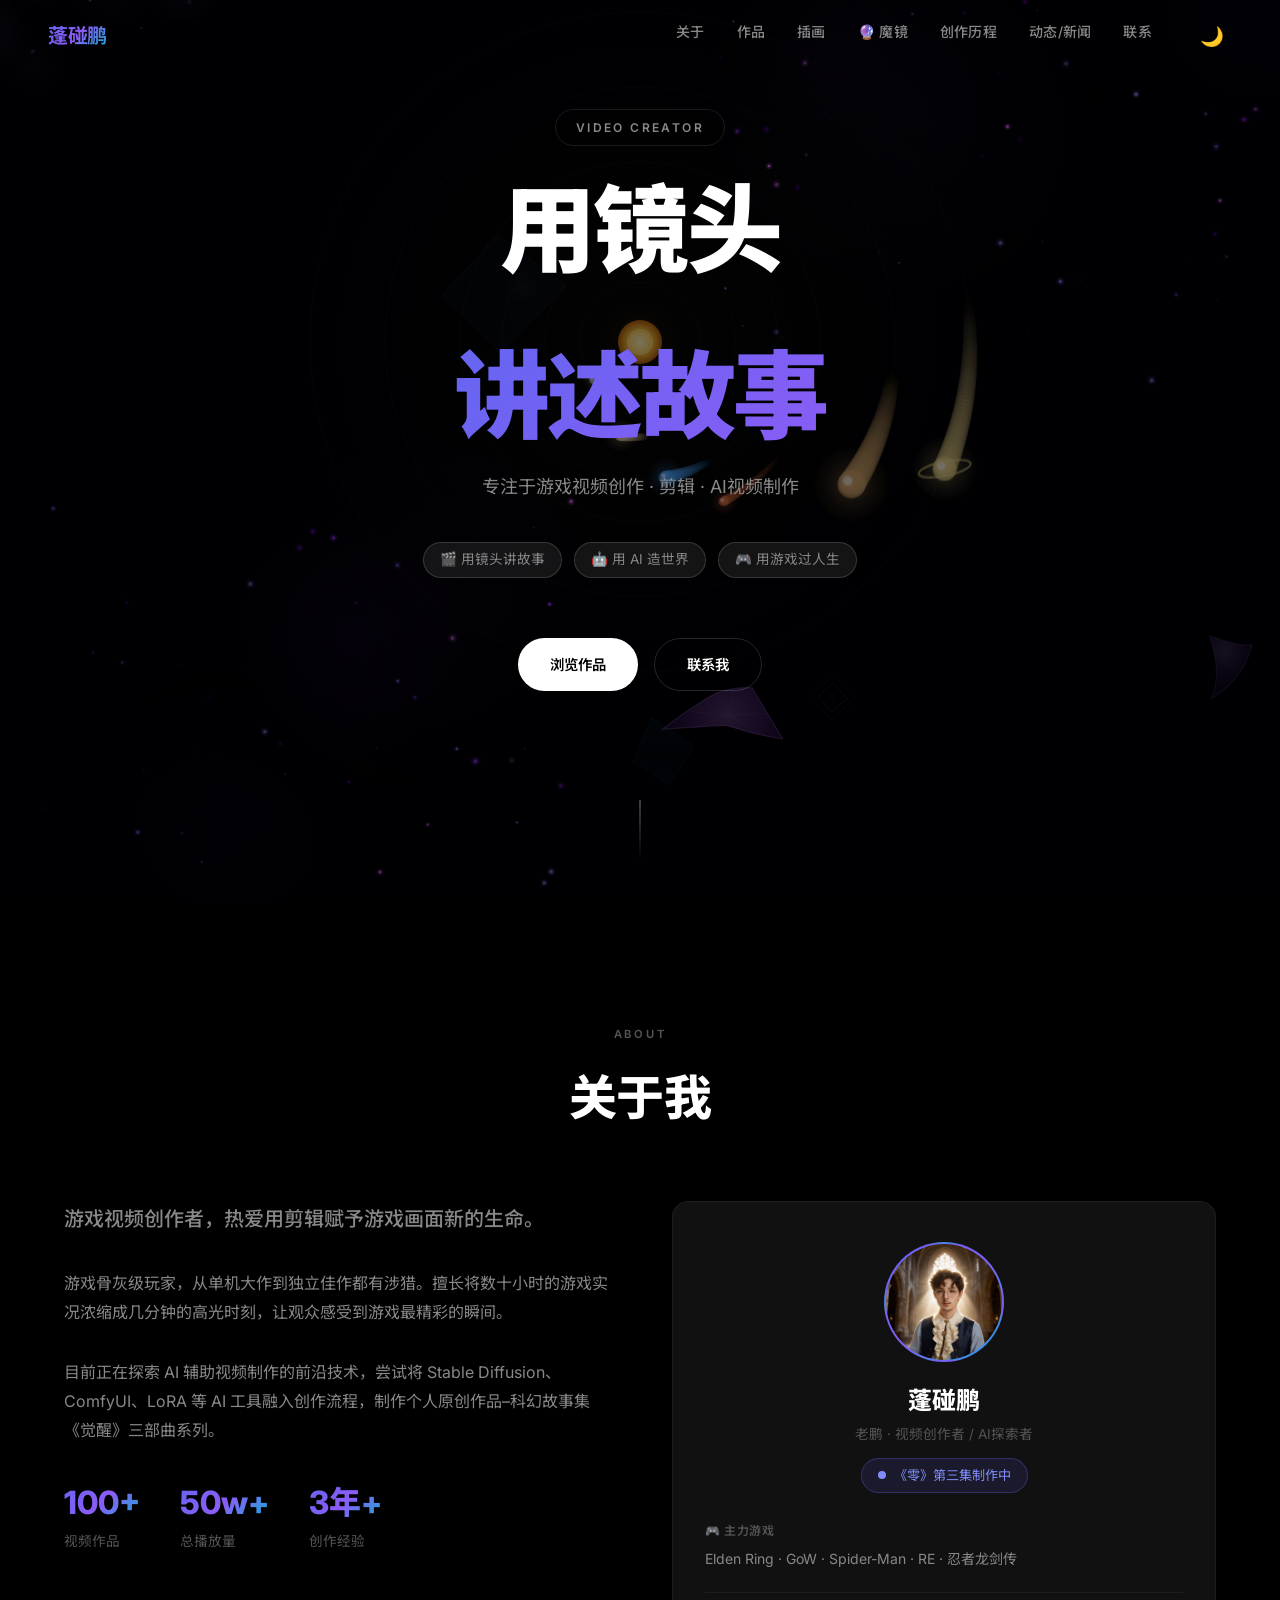
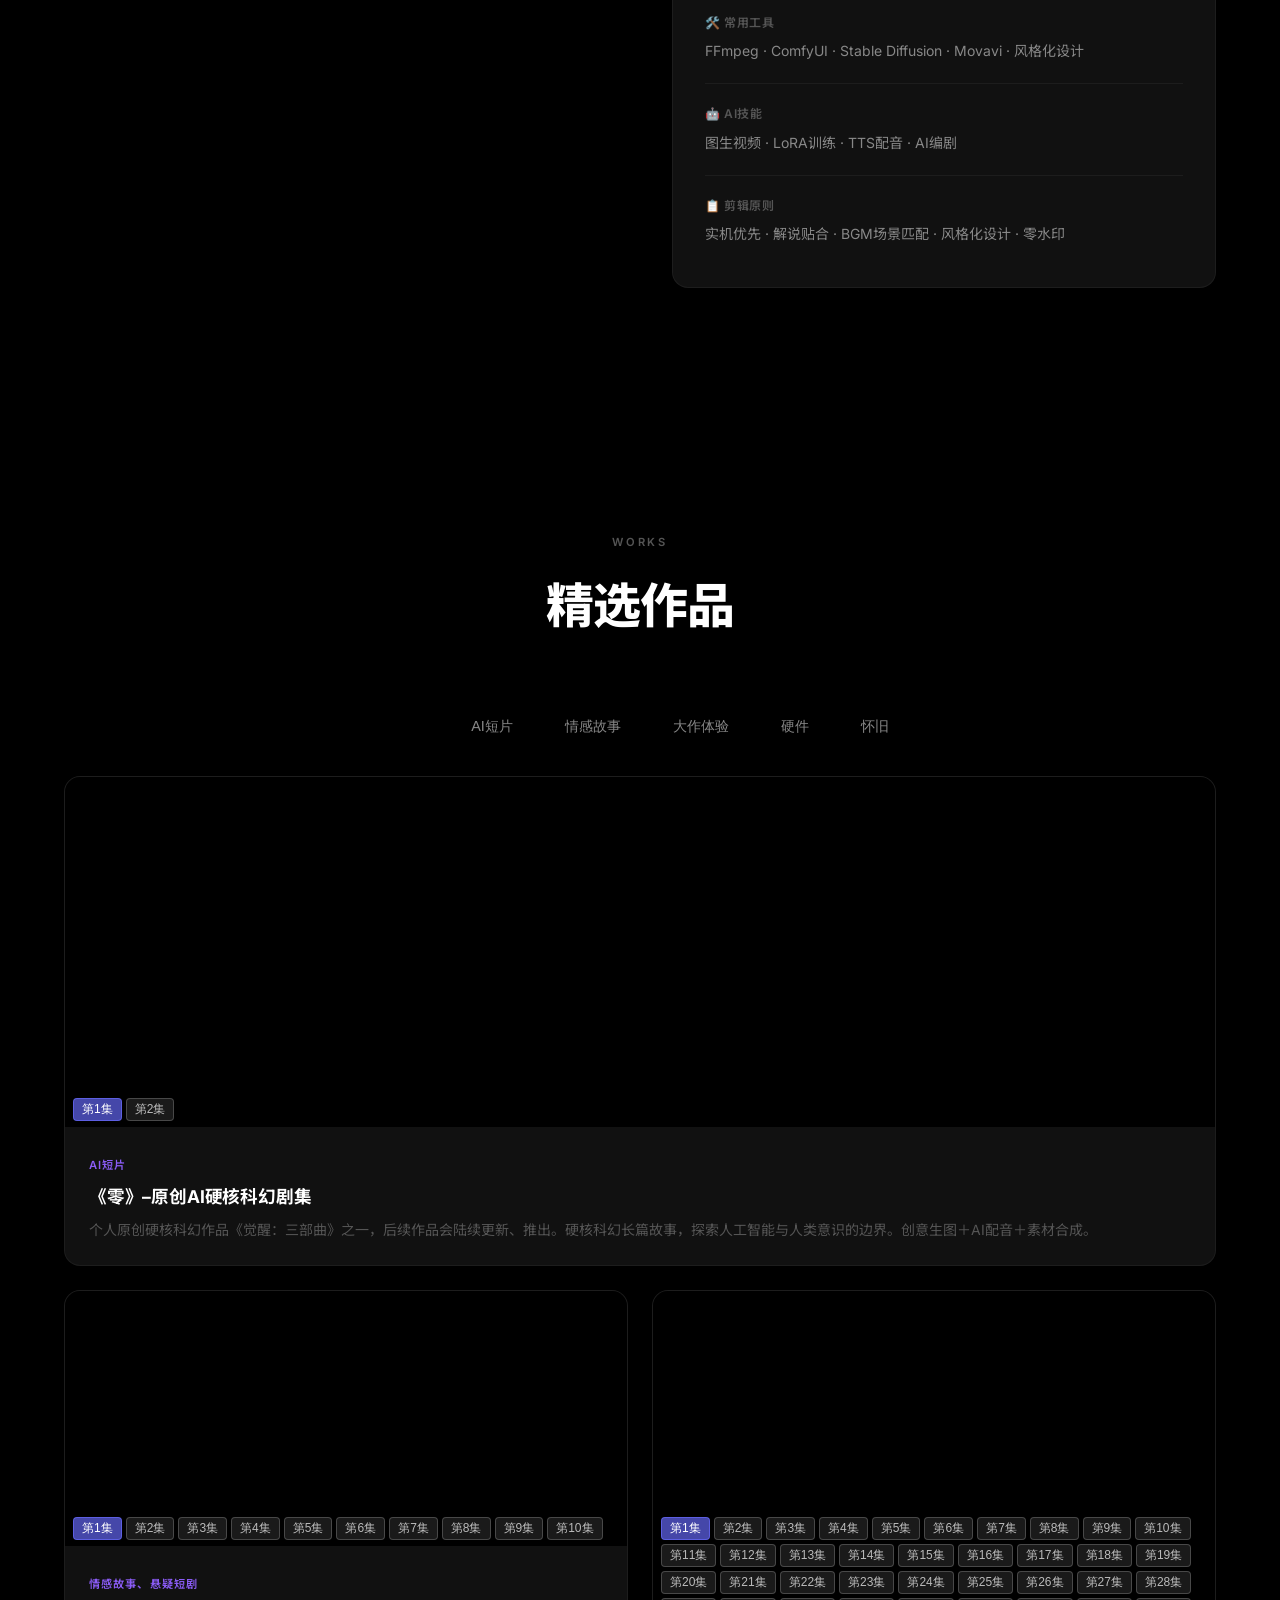
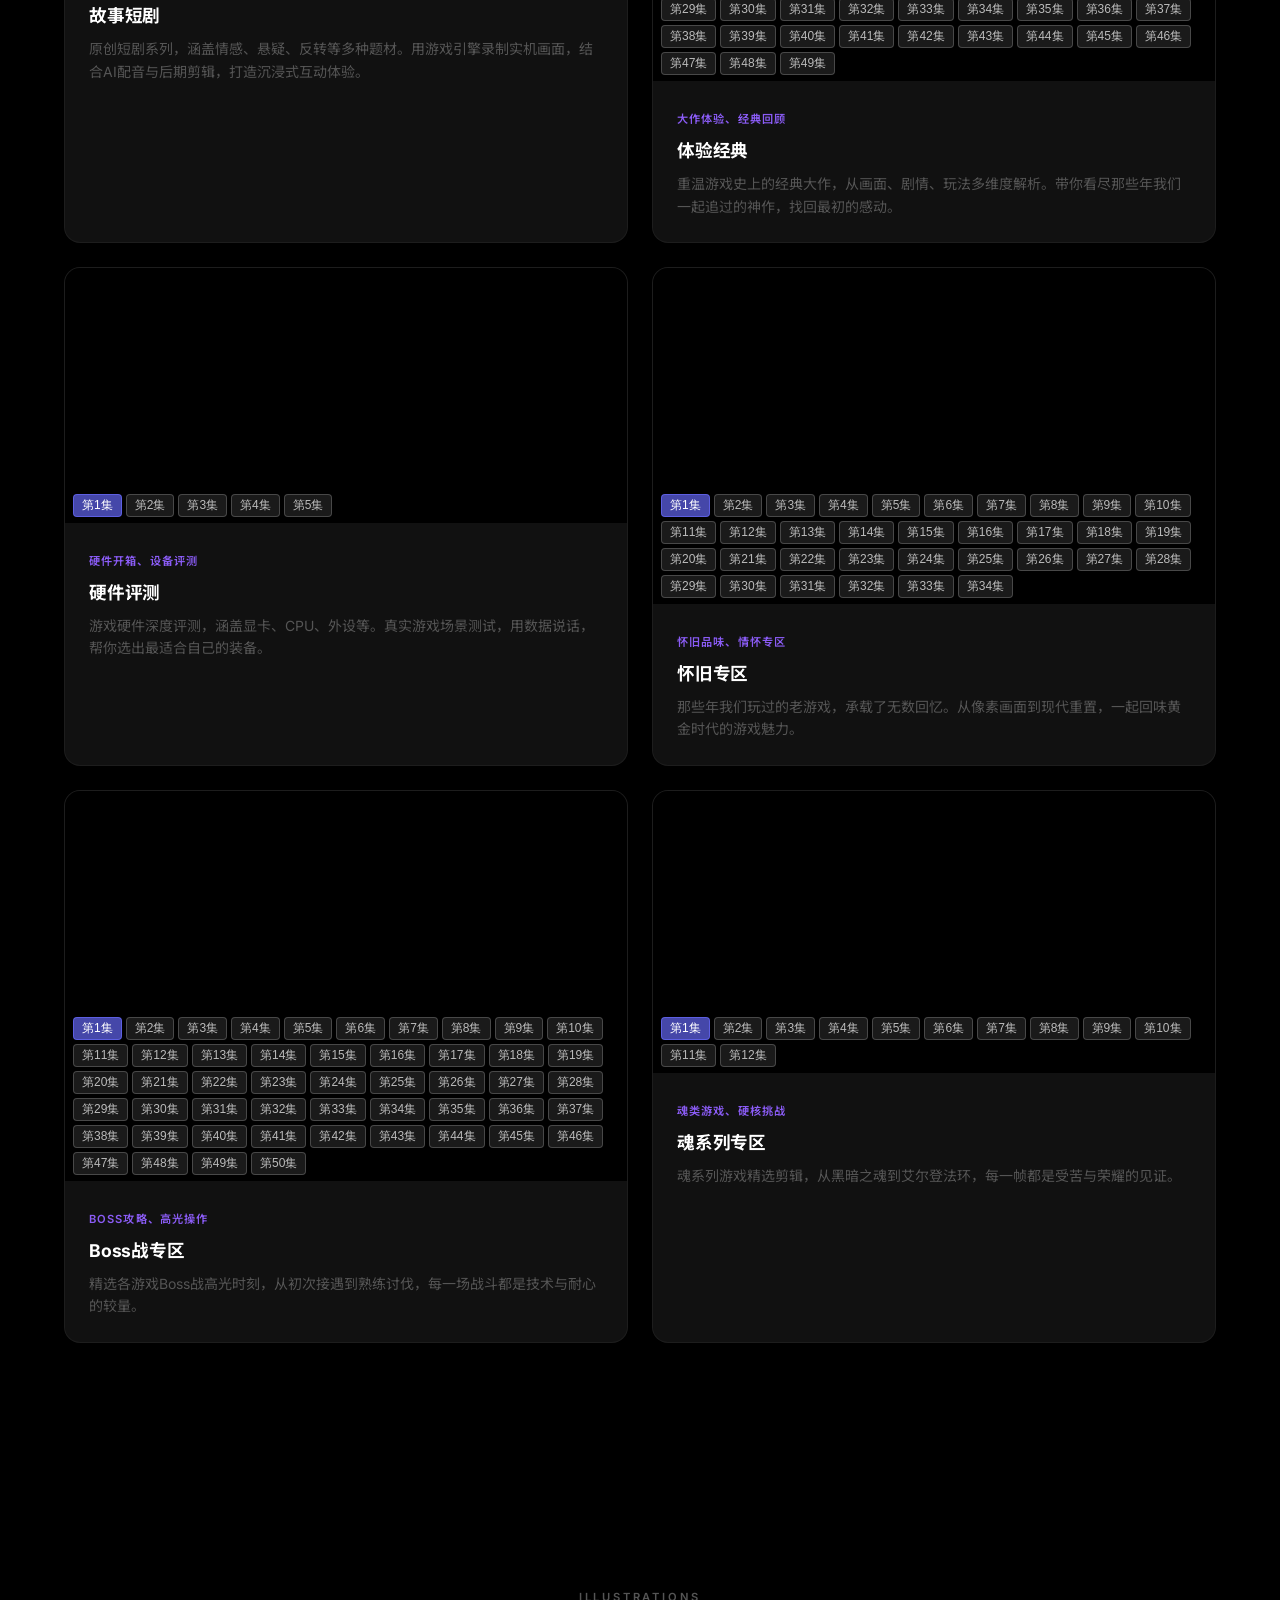
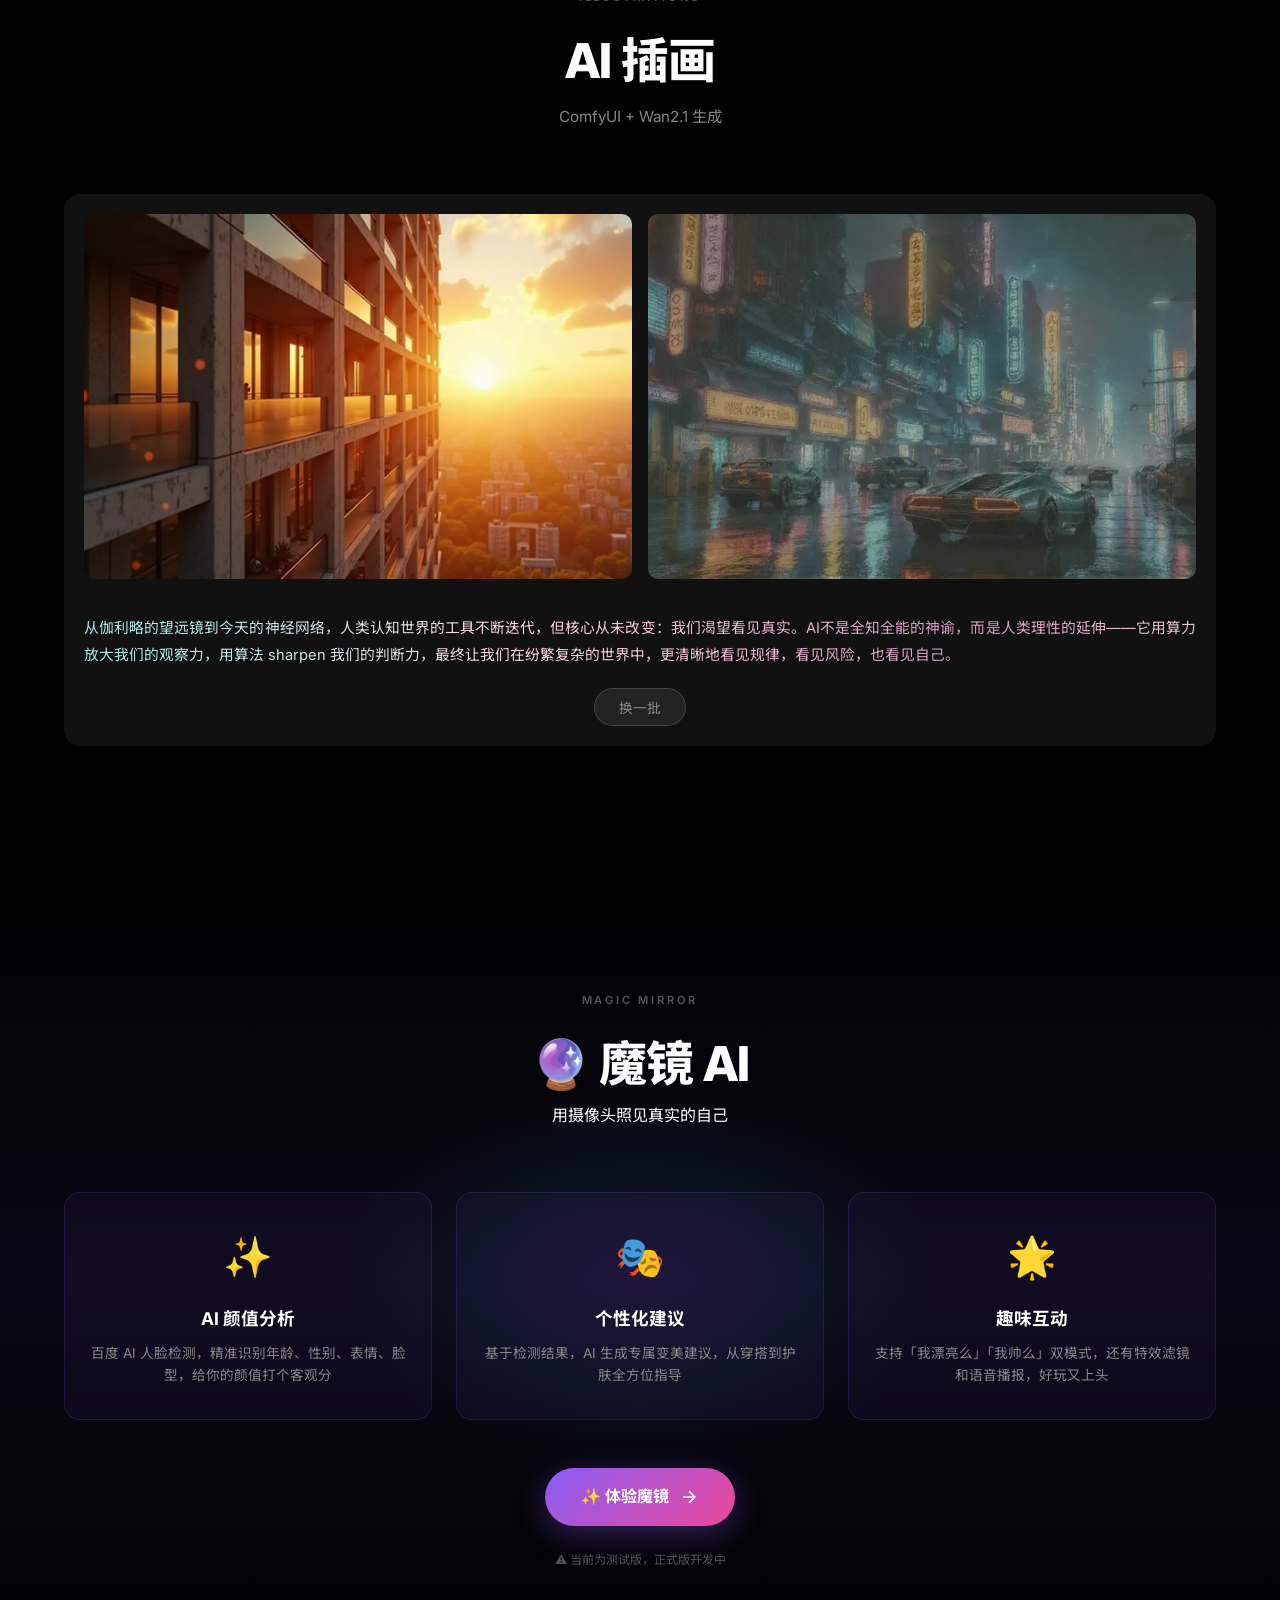
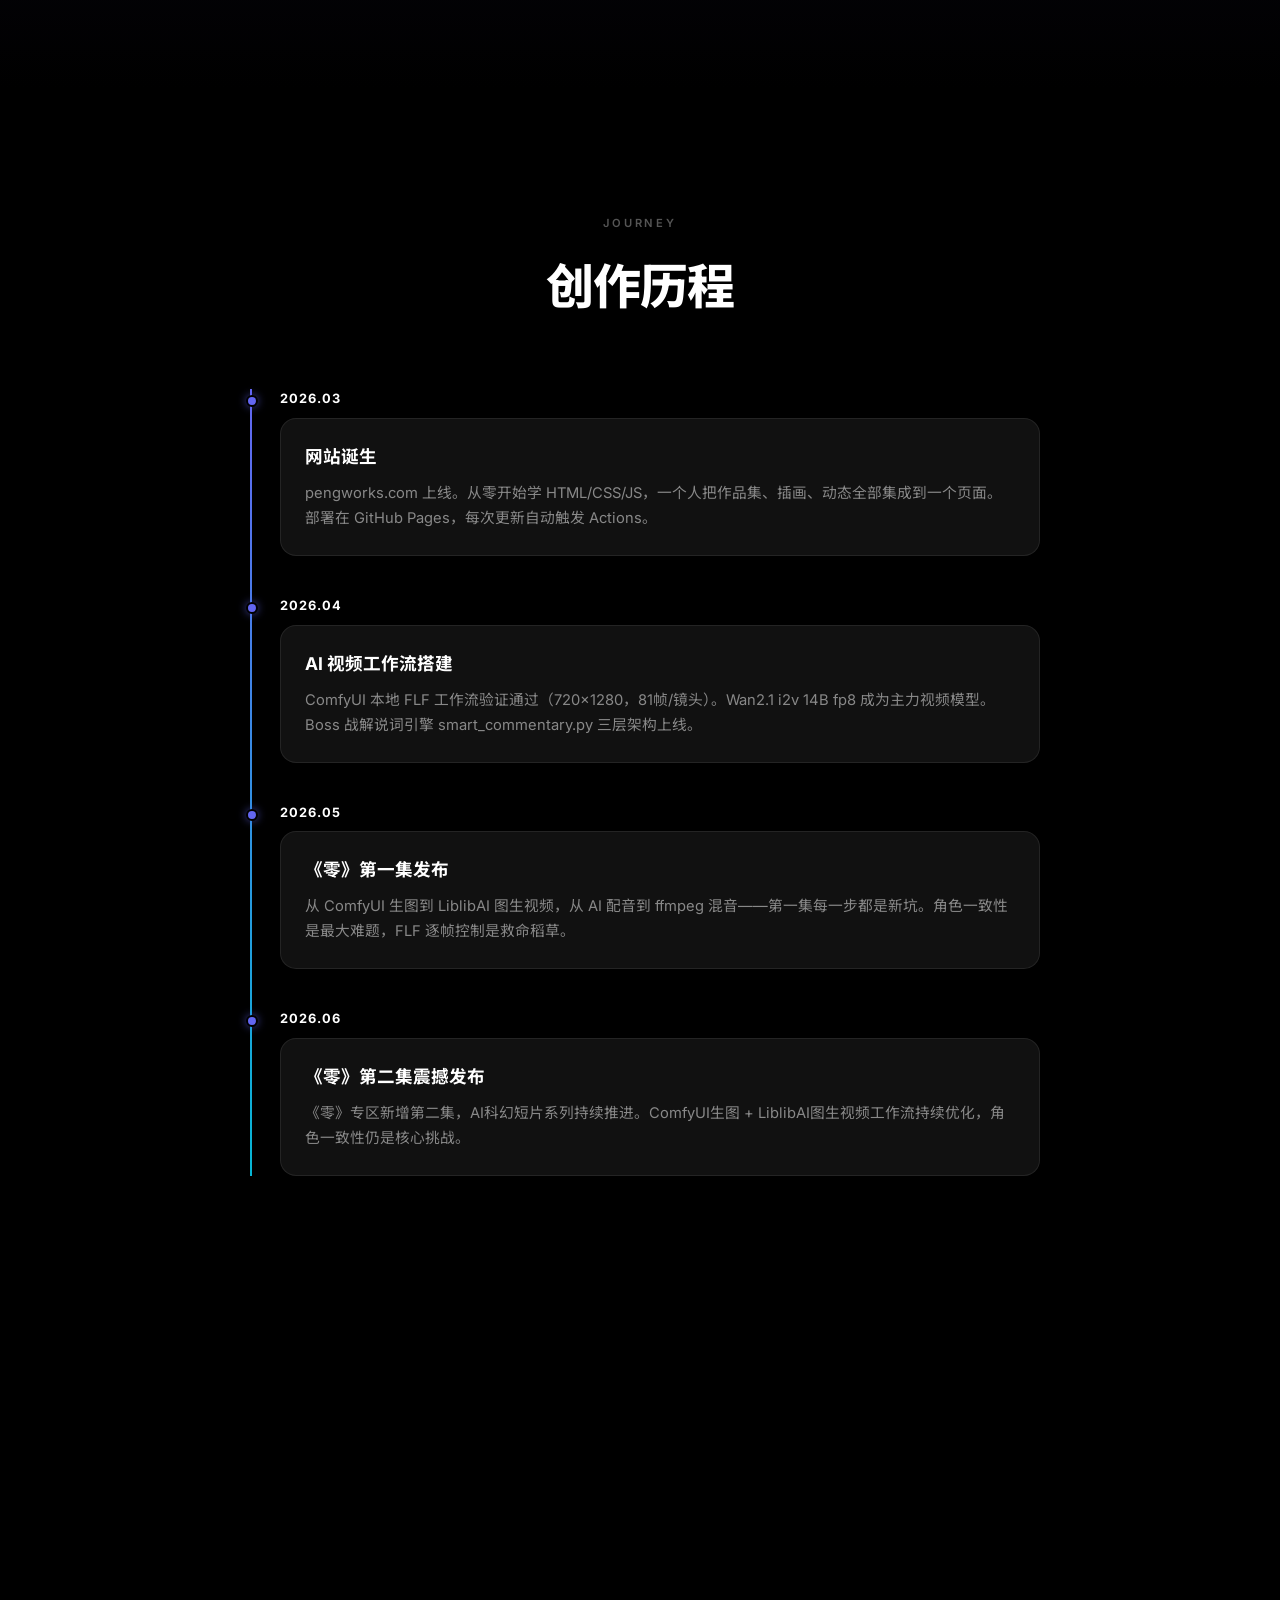
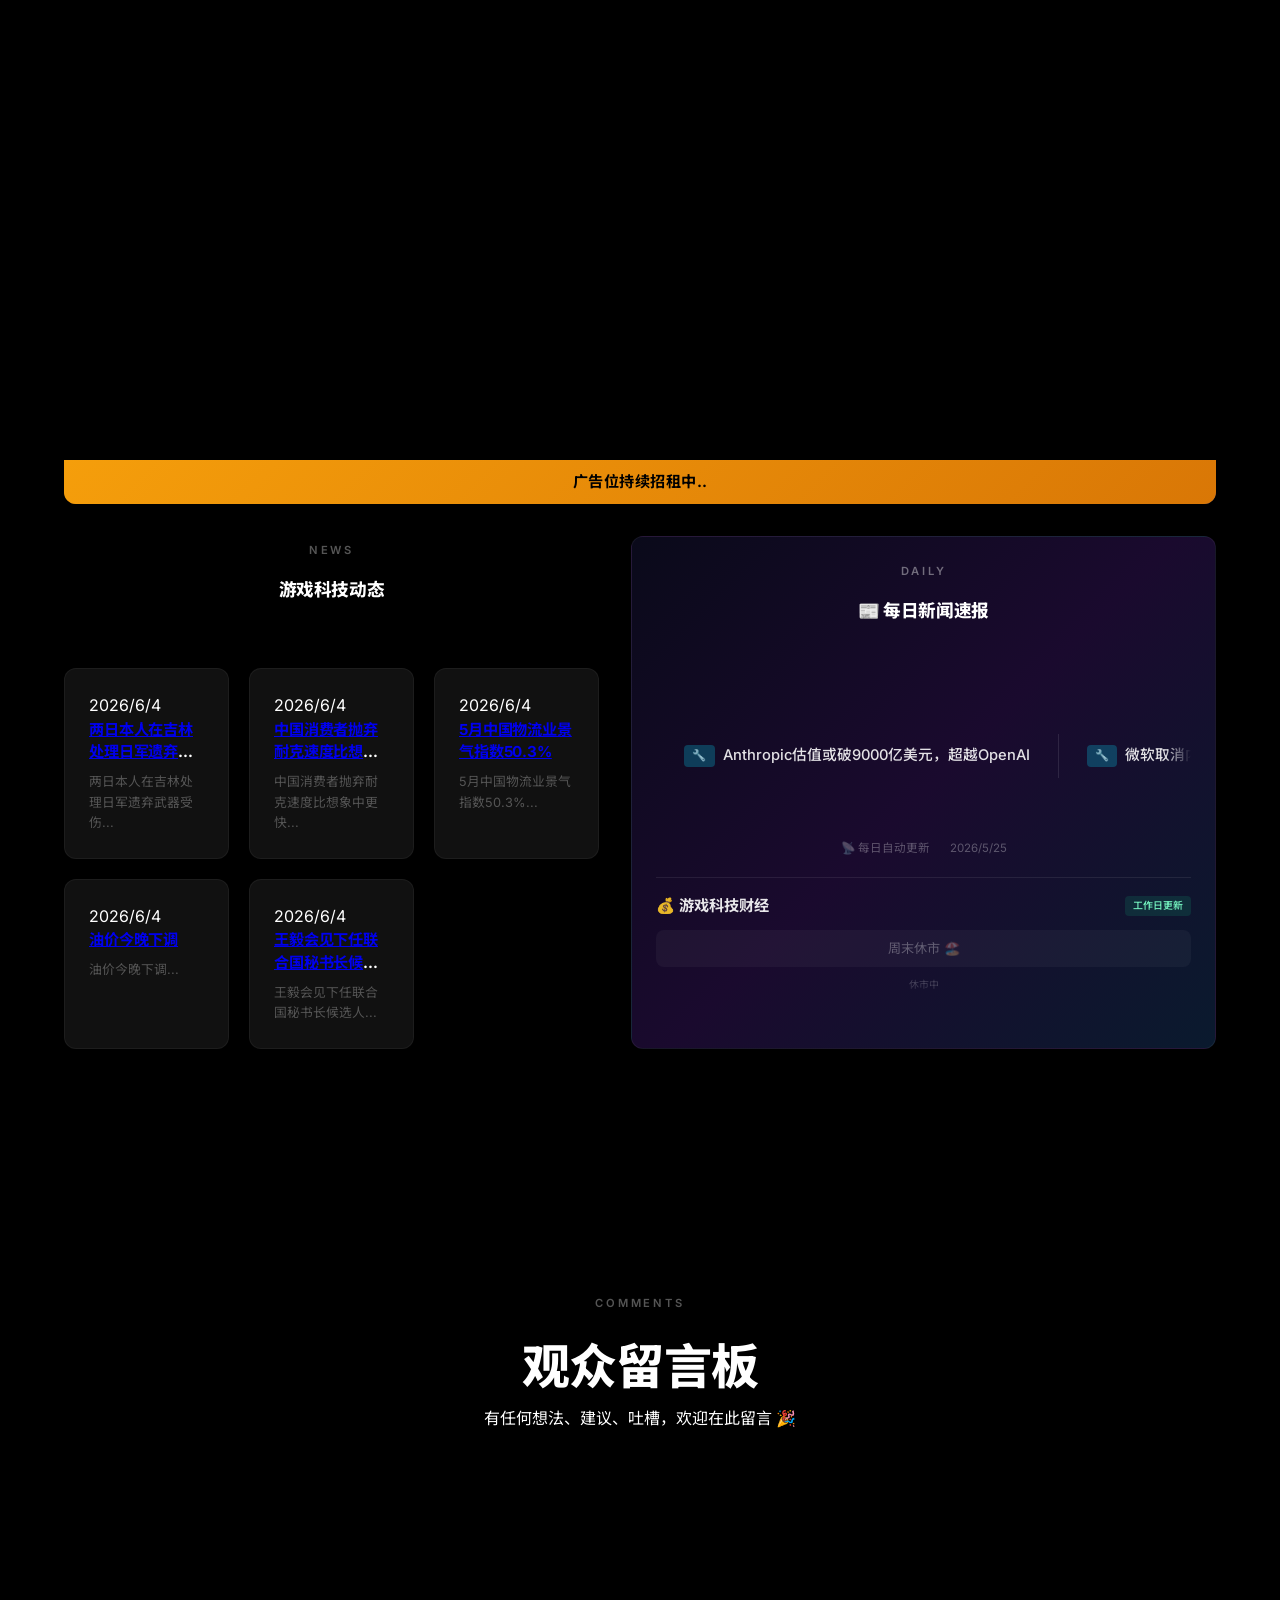
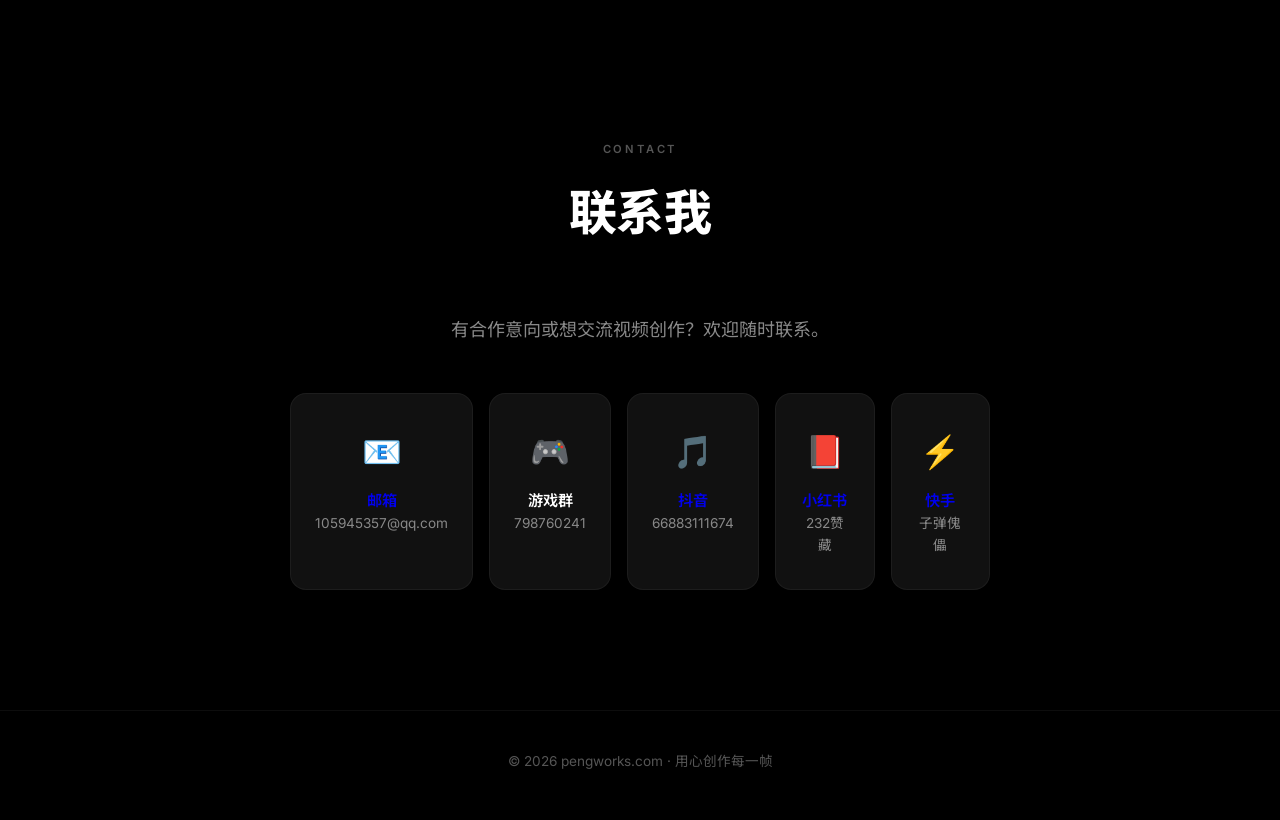
==== commit e3372c24: "fix: 修复视频不显示（补充source src）+ 移除插画preload提升首页加载速度" ====
--- a/index.html
+++ b/index.html
@@ -79,10 +79,10 @@
         
         <!-- ✅ 银河系斜对角动画 + 太阳系 + 星光 -->
         <video class="hero-anim hero-anim-left" autoplay loop muted playsinline>
-            <source type="video/mp4">
+            <source src="videos/hero-anim-01.mp4" type="video/mp4">
         </video>
         <video class="hero-anim hero-anim-right" autoplay loop muted playsinline>
-            <source type="video/mp4">
+            <source src="videos/hero-anim-02.mp4" type="video/mp4">
         </video>
         
         <div class="hero-content">
@@ -459,18 +459,6 @@
         for (let i = 1; i <= 60; i++) {
             images.push('images/illustrations-webp/illust-' + String(i).padStart(2, '0') + '.webp');
         }
-        // 静默预加载所有插画到浏览器缓存（不阻塞页面）
-        (function preload() {
-            let i = 0;
-            function next() {
-                if (i >= images.length) return;
-                var img = new Image();
-                img.src = images[i++];
-                setTimeout(next, 80);
-            }
-            if (window.requestIdleCallback) requestIdleCallback(next);
-            else setTimeout(next, 1000);
-        })();
         const today = new Date();
         const seed = today.getFullYear() * 10000 + (today.getMonth() + 1) * 100 + today.getDate();
         function pick(offset) {
@@ -483,8 +471,14 @@
         function setIllustrations() {
             const img1 = document.getElementById('illustLeft');
             const img2 = document.getElementById('illustRight');
-            if (img1) img1.src = images[i1];
-            if (img2) img2.src = images[i2];
+            if (img1) {
+                img1.src = images[i1];
+                img1.onerror = () => console.warn('插画加载失败:', images[i1]);
+            }
+            if (img2) {
+                img2.src = images[i2];
+                img2.onerror = () => console.warn('插画加载失败:', images[i2]);
+            }
         }
         if (document.readyState === 'loading') {
             document.addEventListener('DOMContentLoaded', setIllustrations);
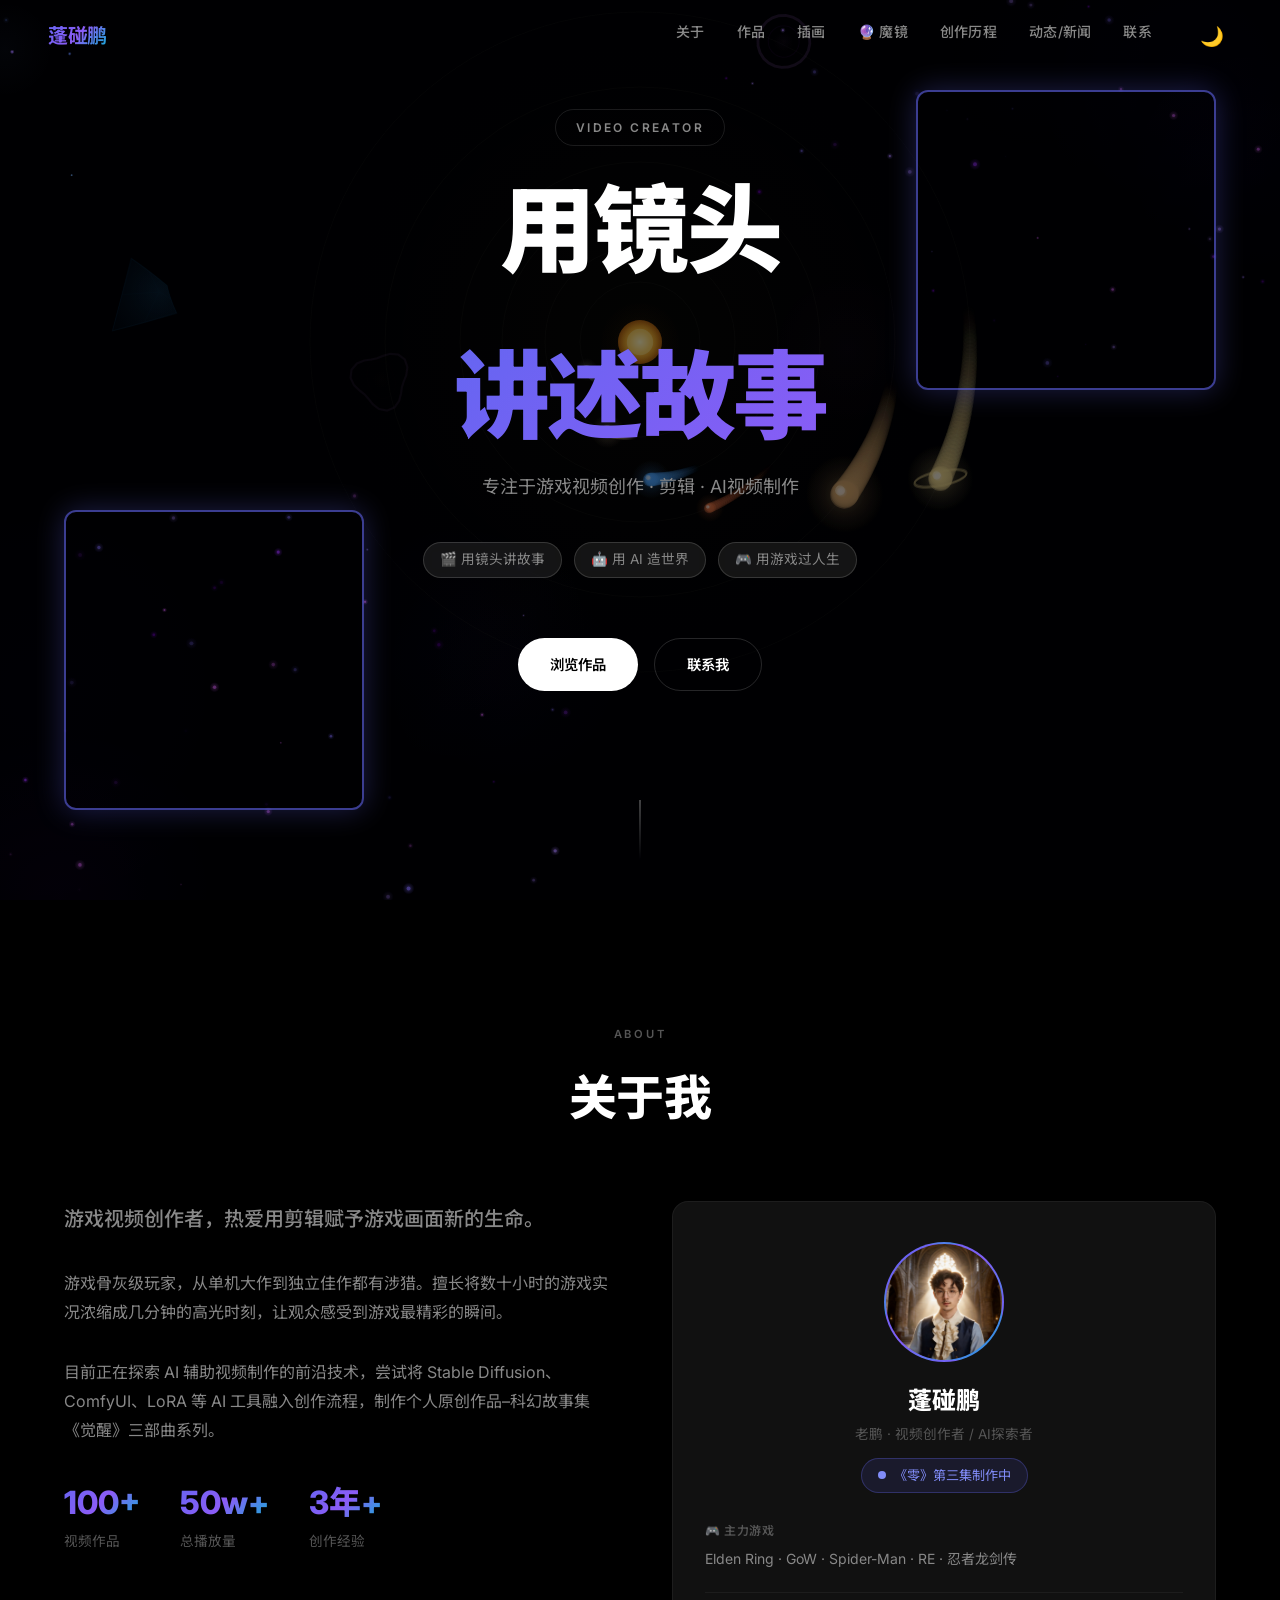
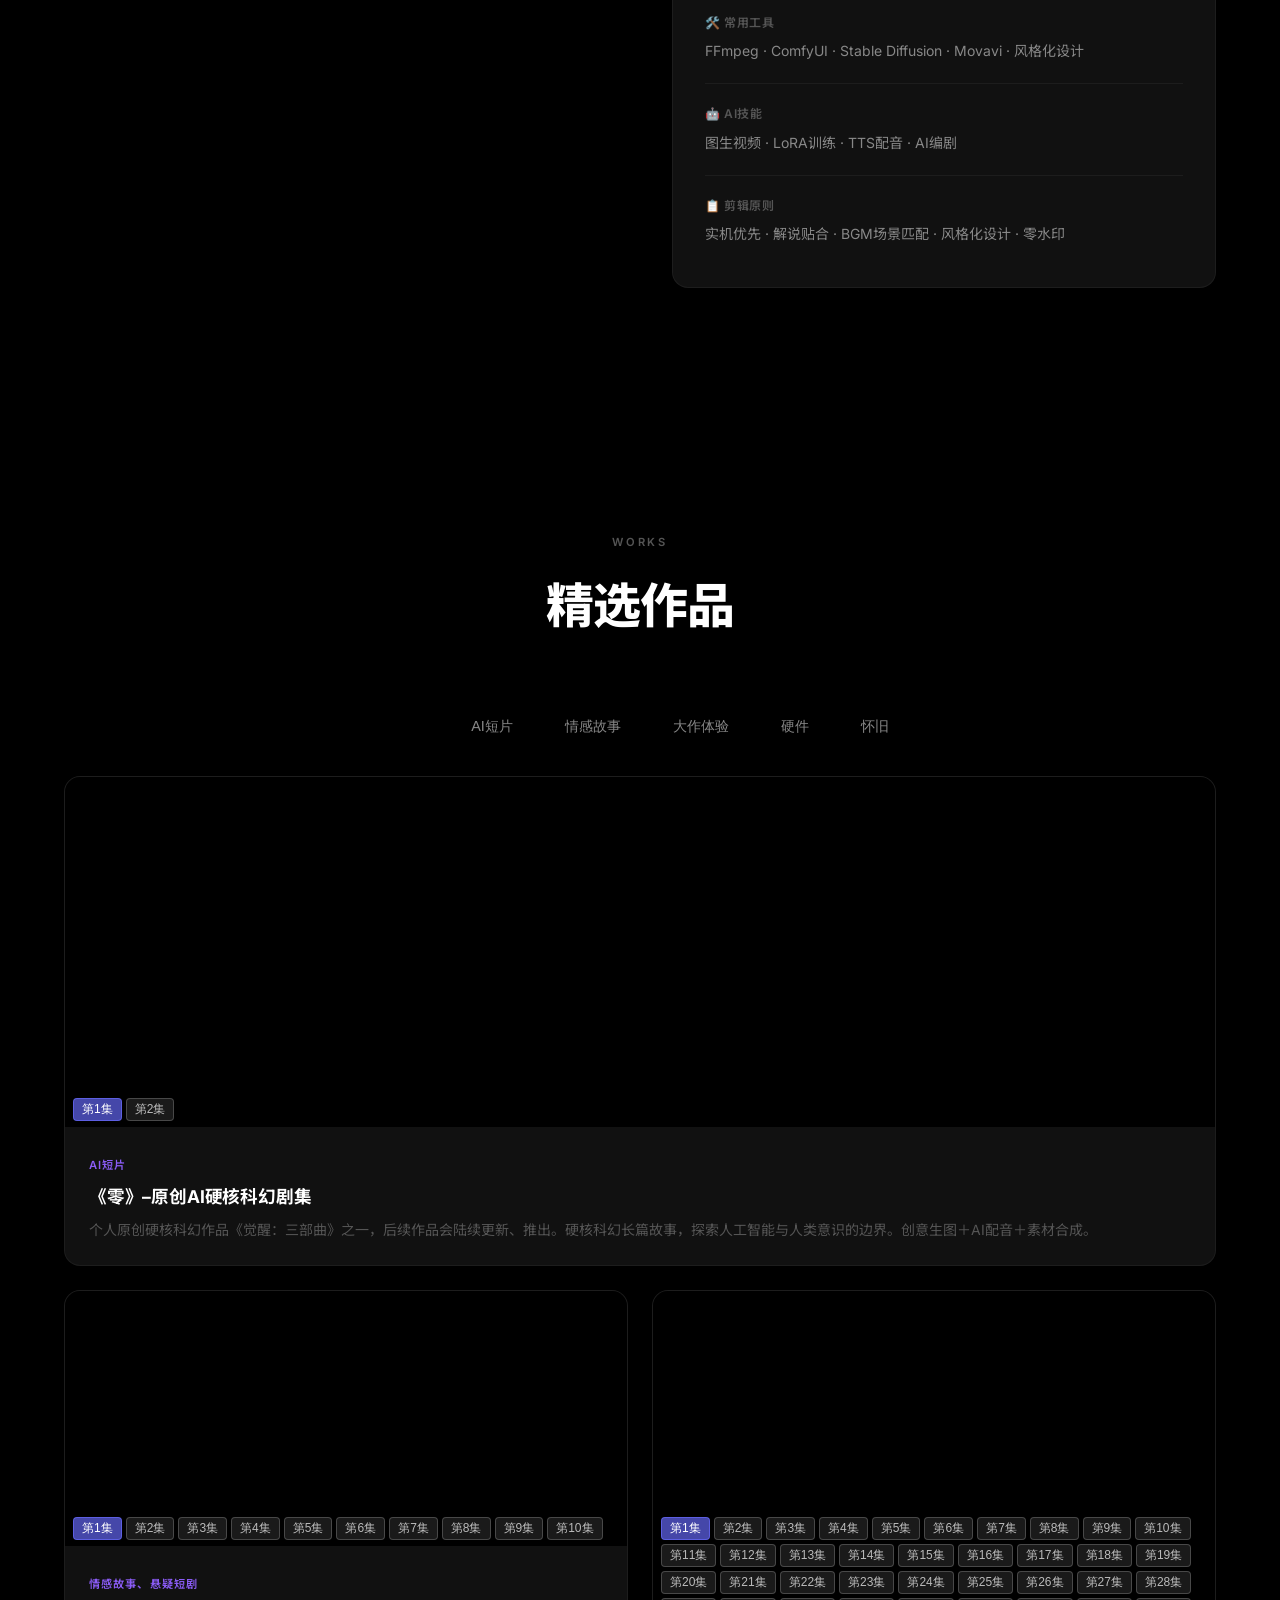
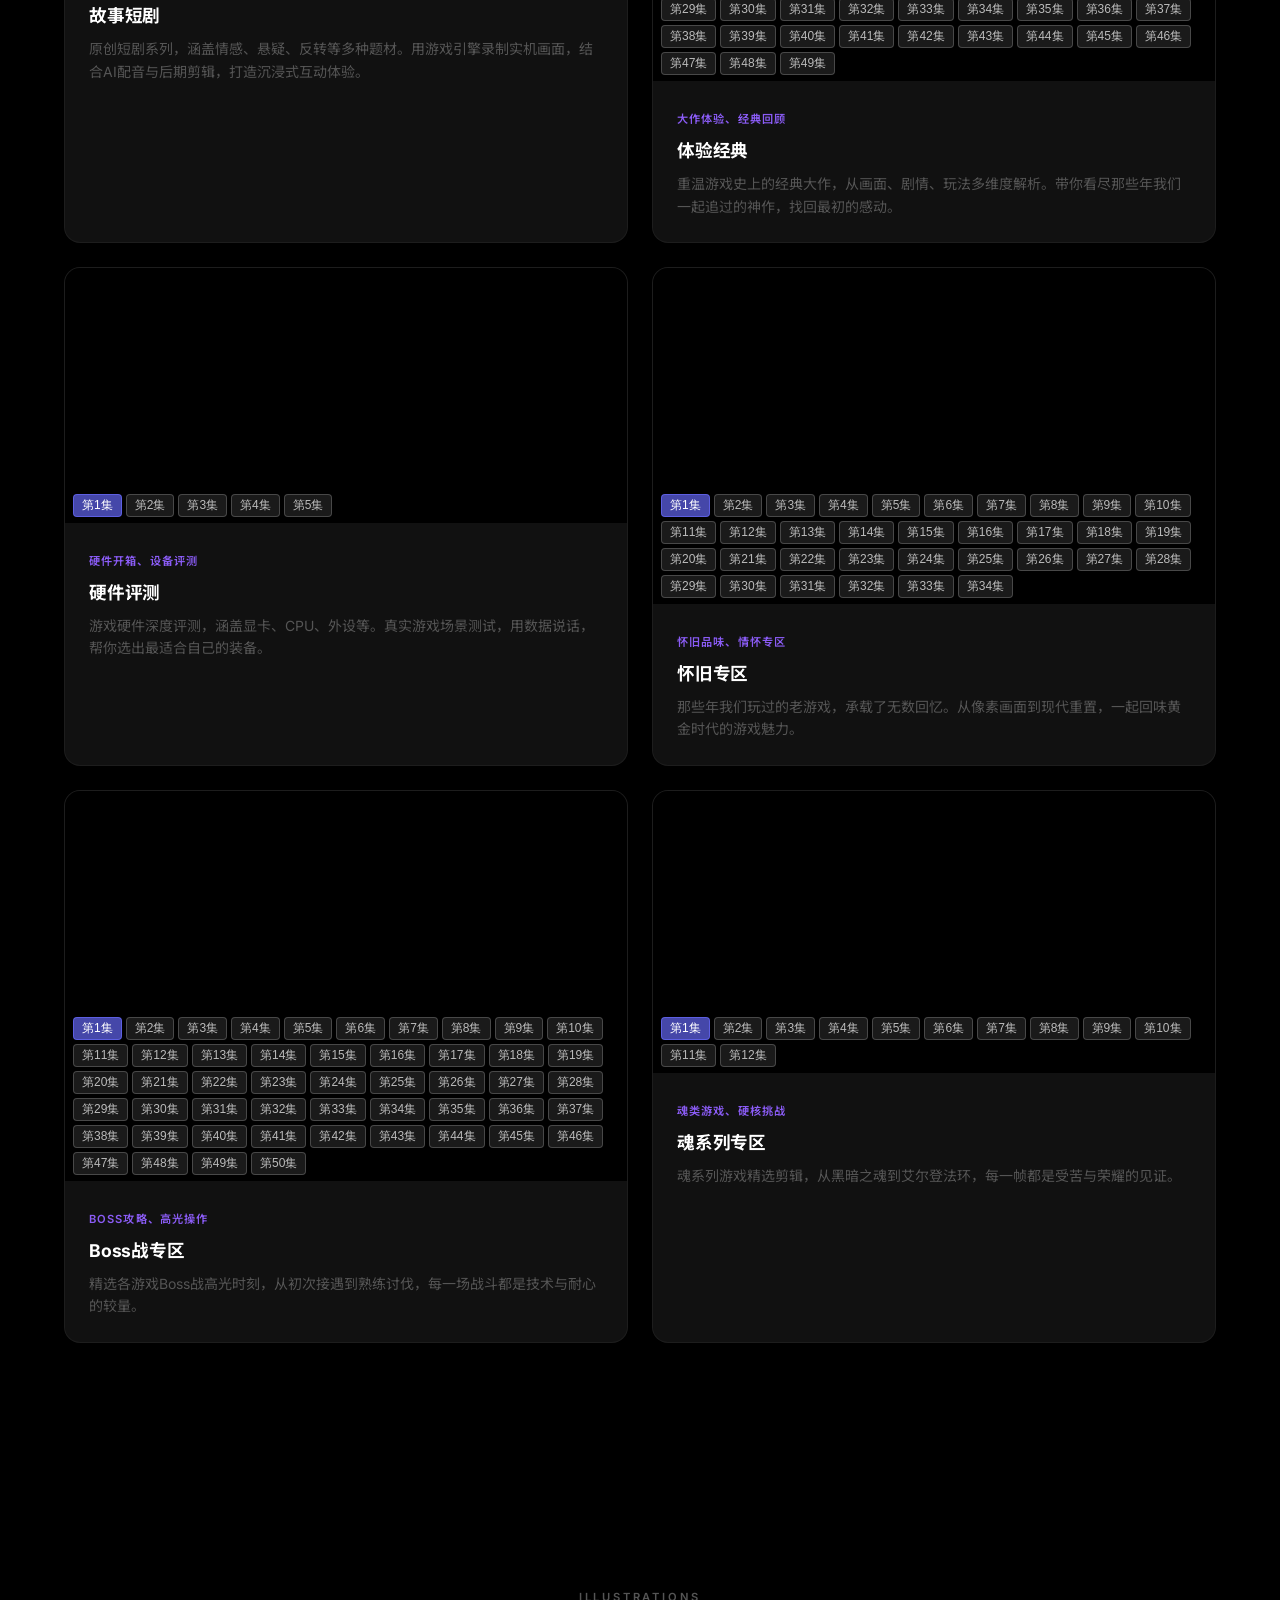
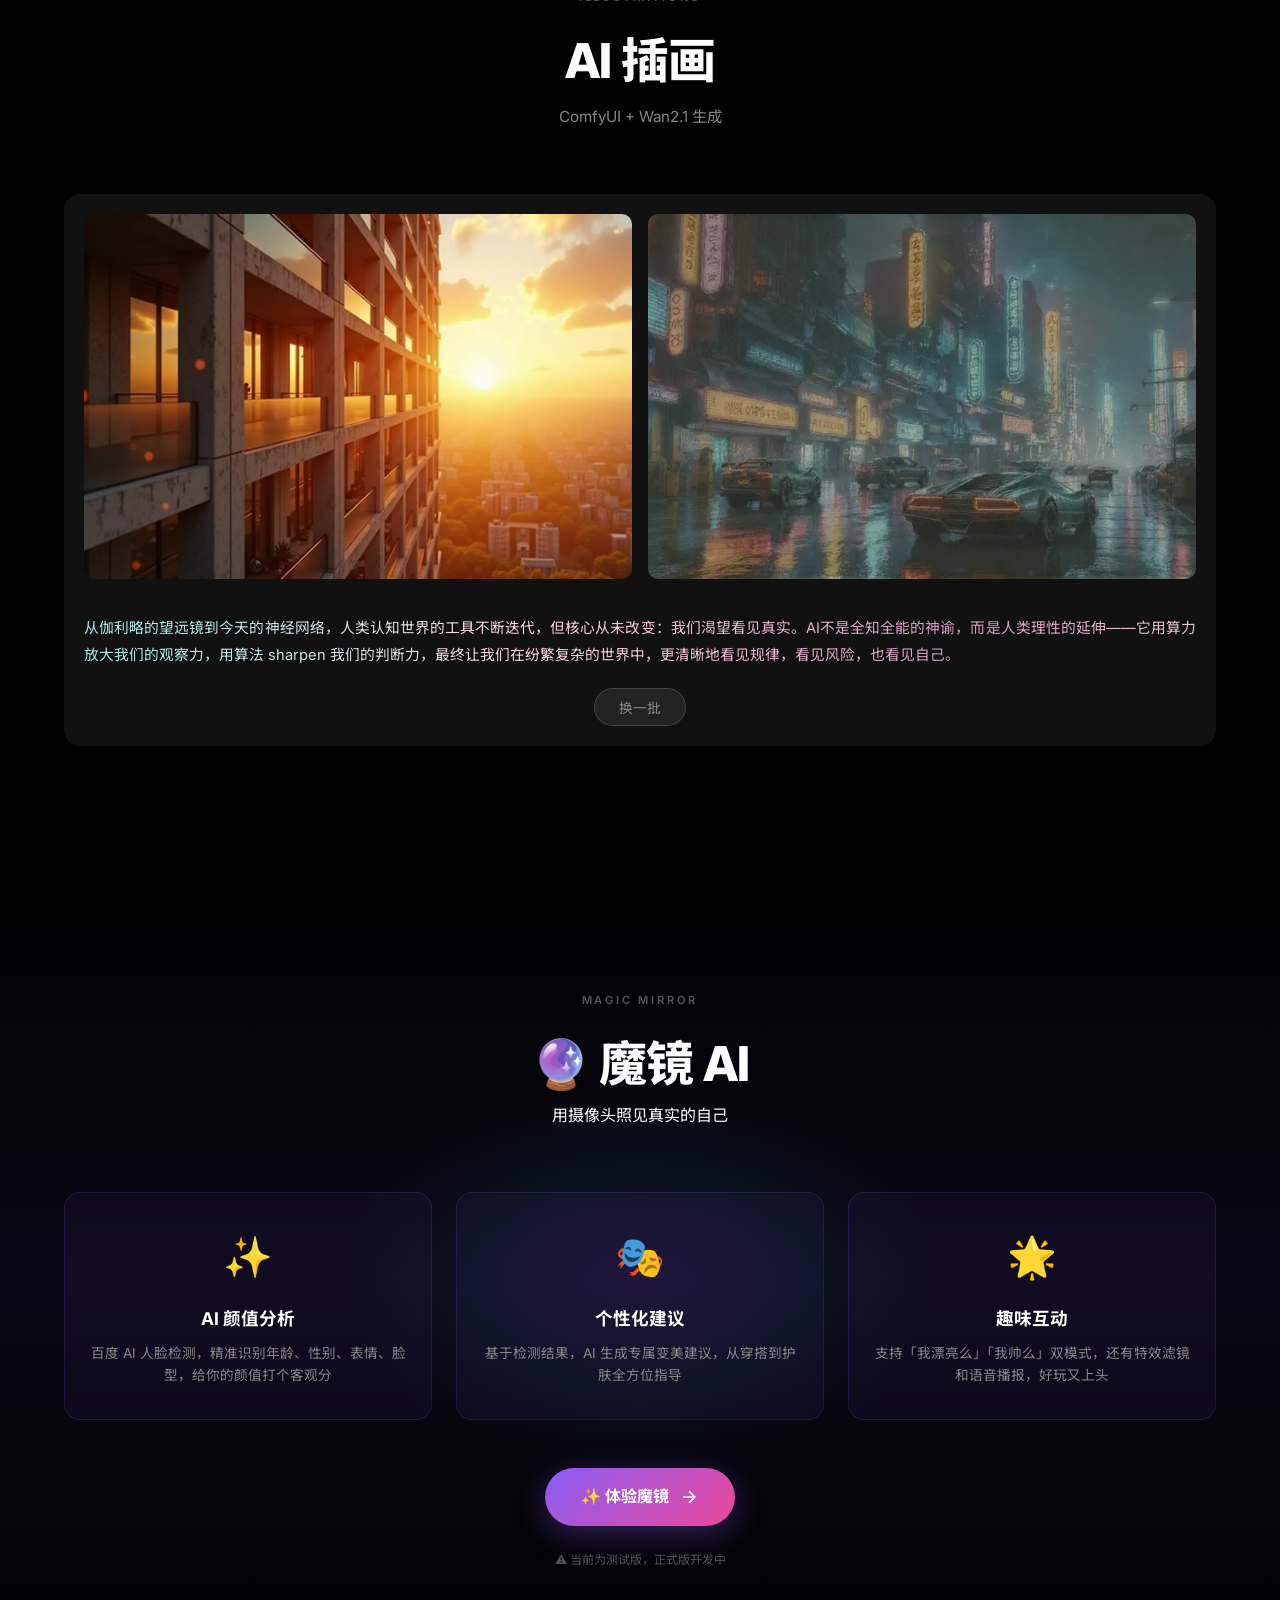
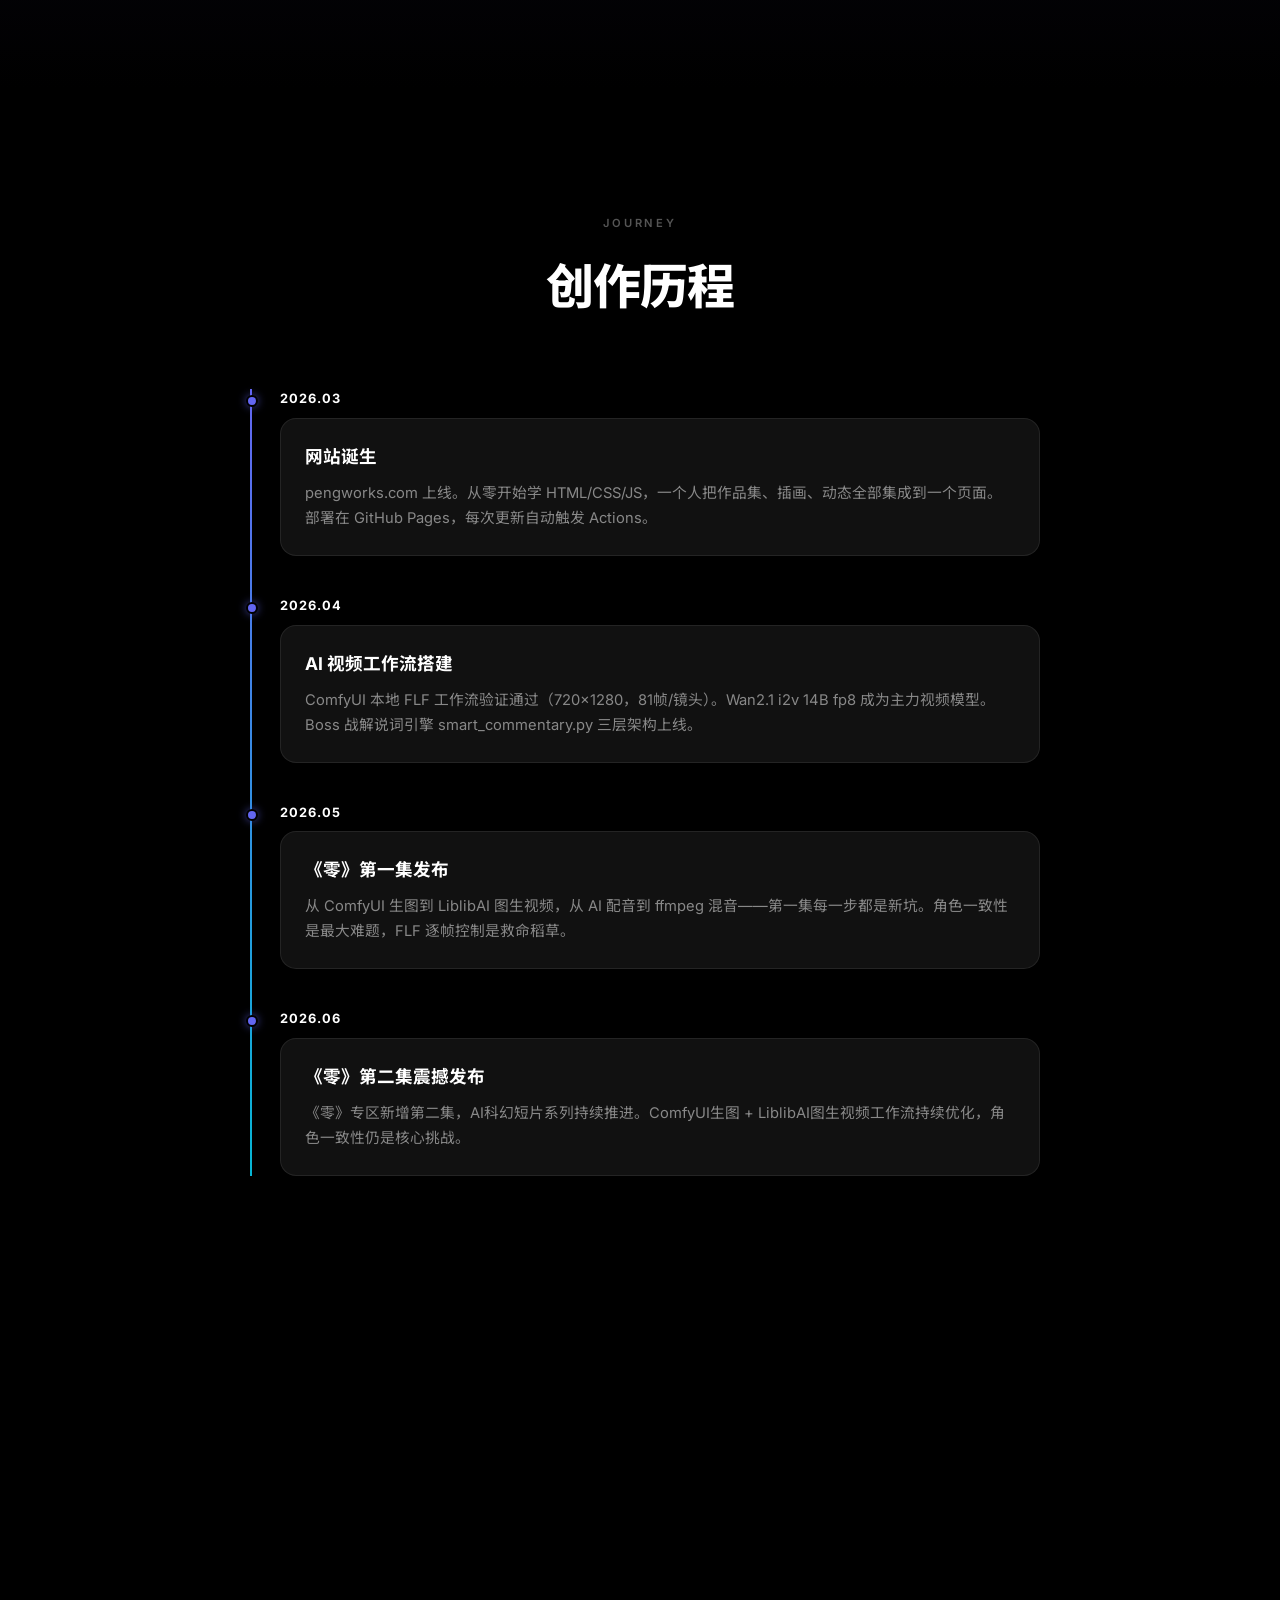
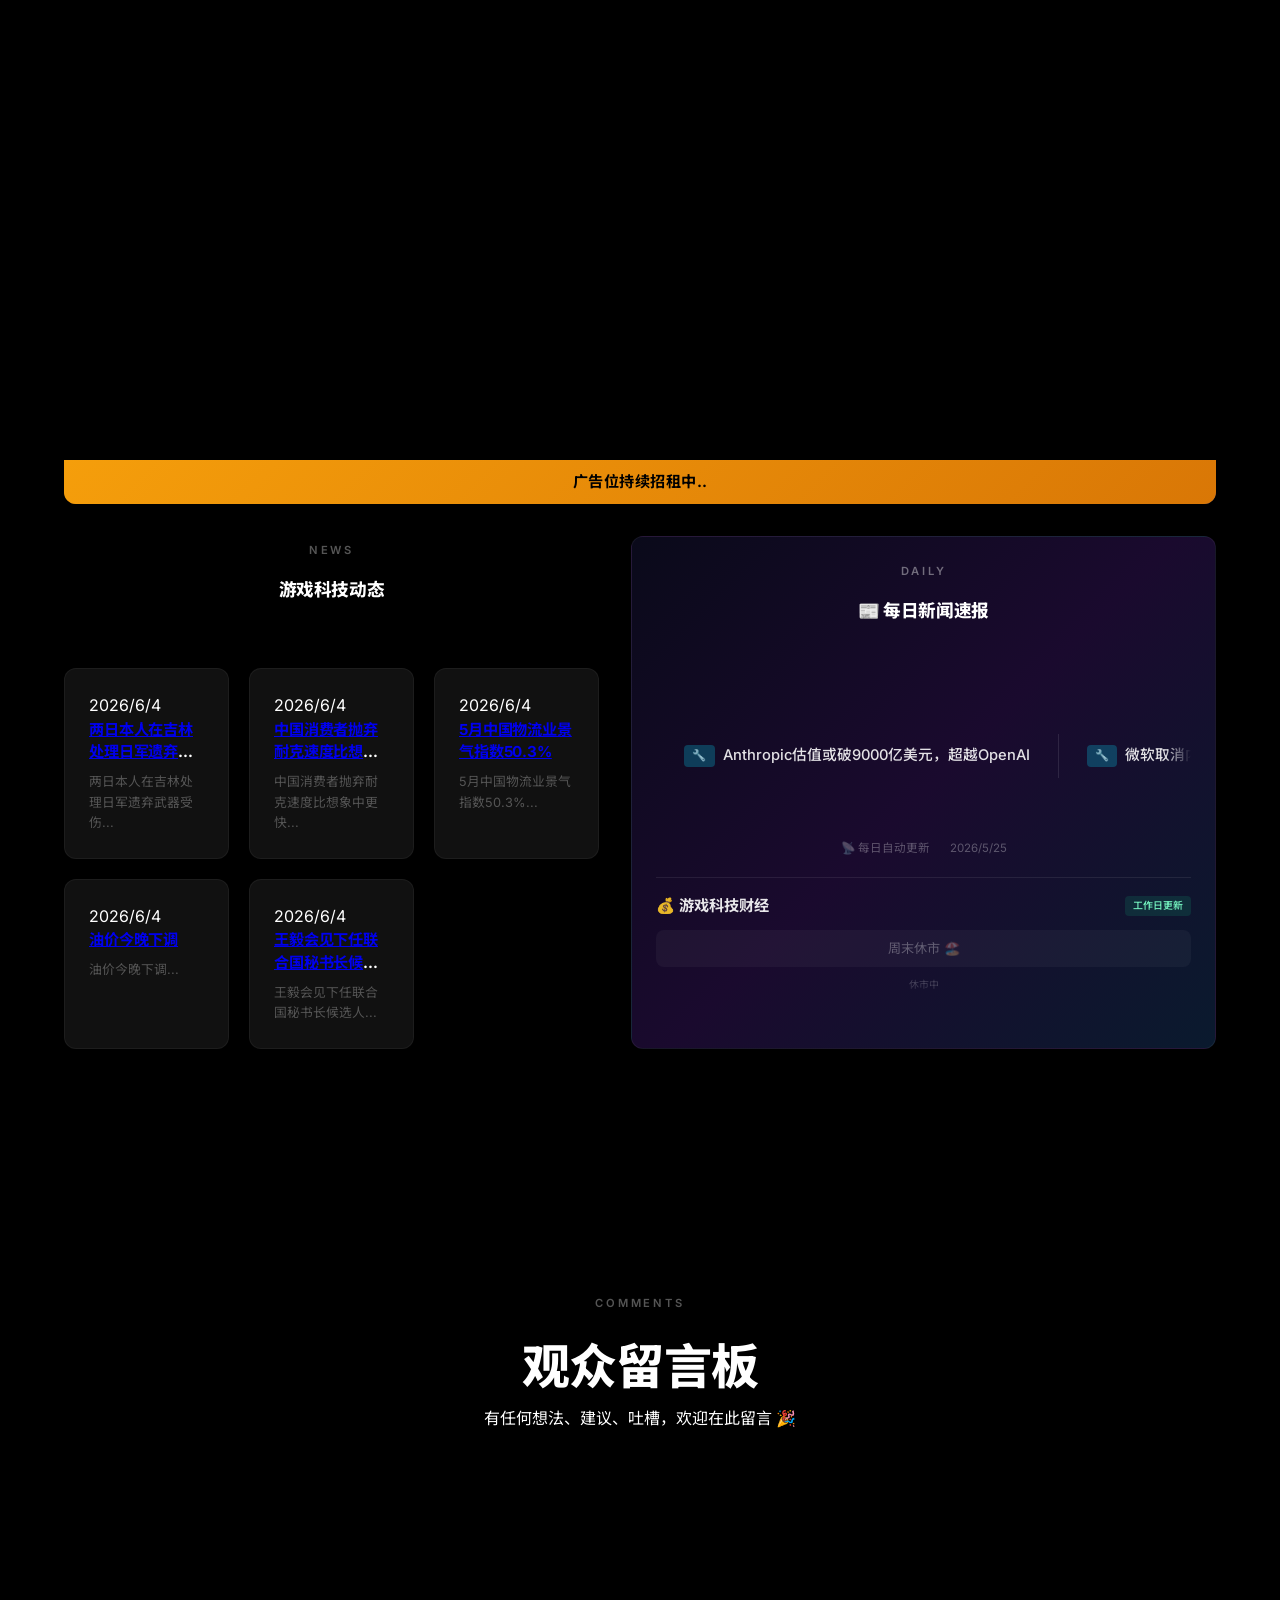
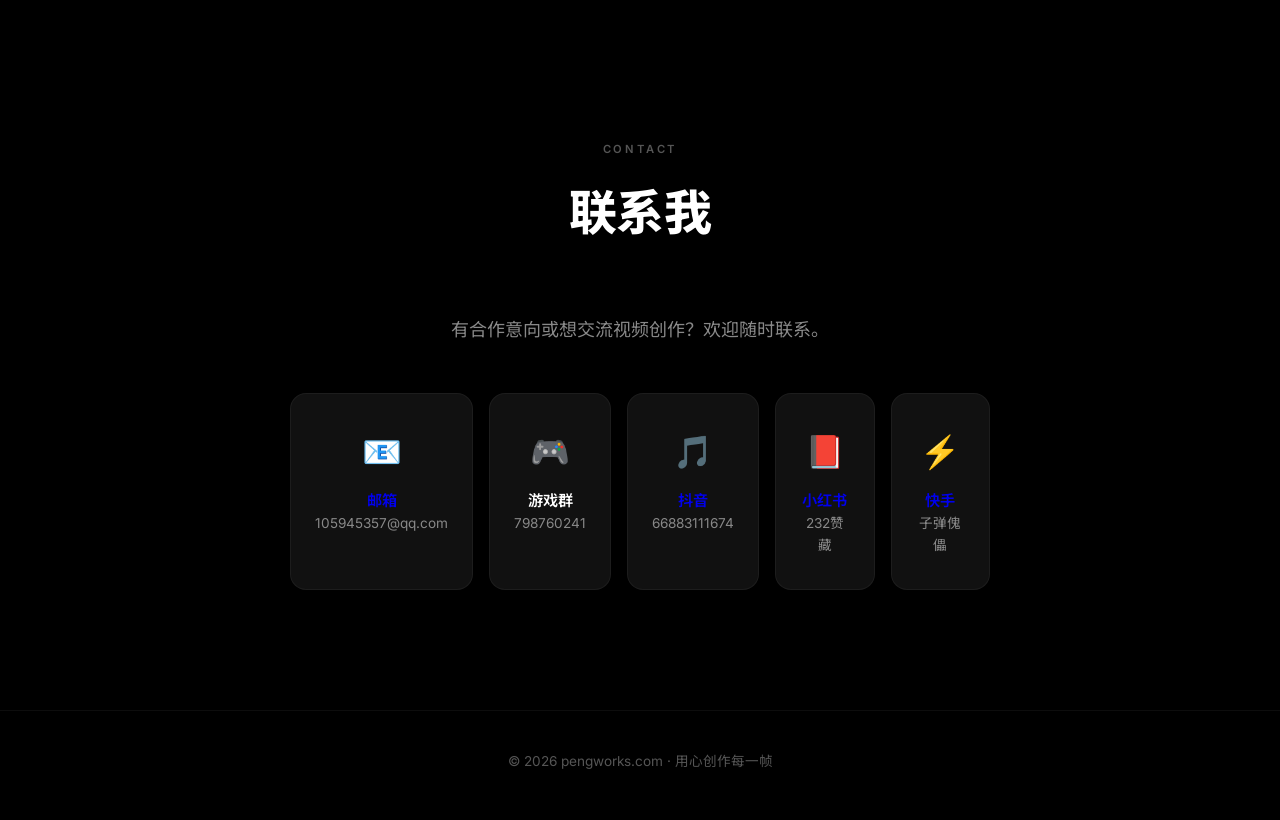
==== commit f98f2a23: "fix: 视频提高可见度(opacity:1+边框发光)，增加加载/错误日志便于F12调试" ====
--- a/index.html
+++ b/index.html
@@ -442,8 +442,13 @@
             if (s2) s2.src = videos[i2];
             const v1 = document.querySelector('.hero-anim-left');
             const v2 = document.querySelector('.hero-anim-right');
-            if (v1) { v1.load(); v1.play().catch(()=>{}); }
-            if (v2) { v2.load(); v2.play().catch(()=>{}); }
+            [v1, v2].forEach(v => {
+                if (!v) return;
+                v.load();
+                v.play().catch(e => console.warn('视频自动播放失败:', e.message));
+                v.onloadeddata = () => console.log('视频加载成功:', v.currentSrc);
+                v.onerror = () => console.error('视频加载失败:', v.currentSrc);
+            });
         }
         if (document.readyState === 'loading') {
             document.addEventListener('DOMContentLoaded', setVideos);
--- a/style.css
+++ b/style.css
@@ -1134,9 +1134,12 @@
     width: 300px;
     height: 300px;
     z-index: 5;
-    opacity: 0.6;
+    opacity: 1;
     pointer-events: none;
     object-fit: cover;
+    border: 2px solid rgba(99,102,241,0.6);
+    border-radius: 12px;
+    box-shadow: 0 0 30px rgba(99,102,241,0.3);
 }
 
 .hero-anim-left {
